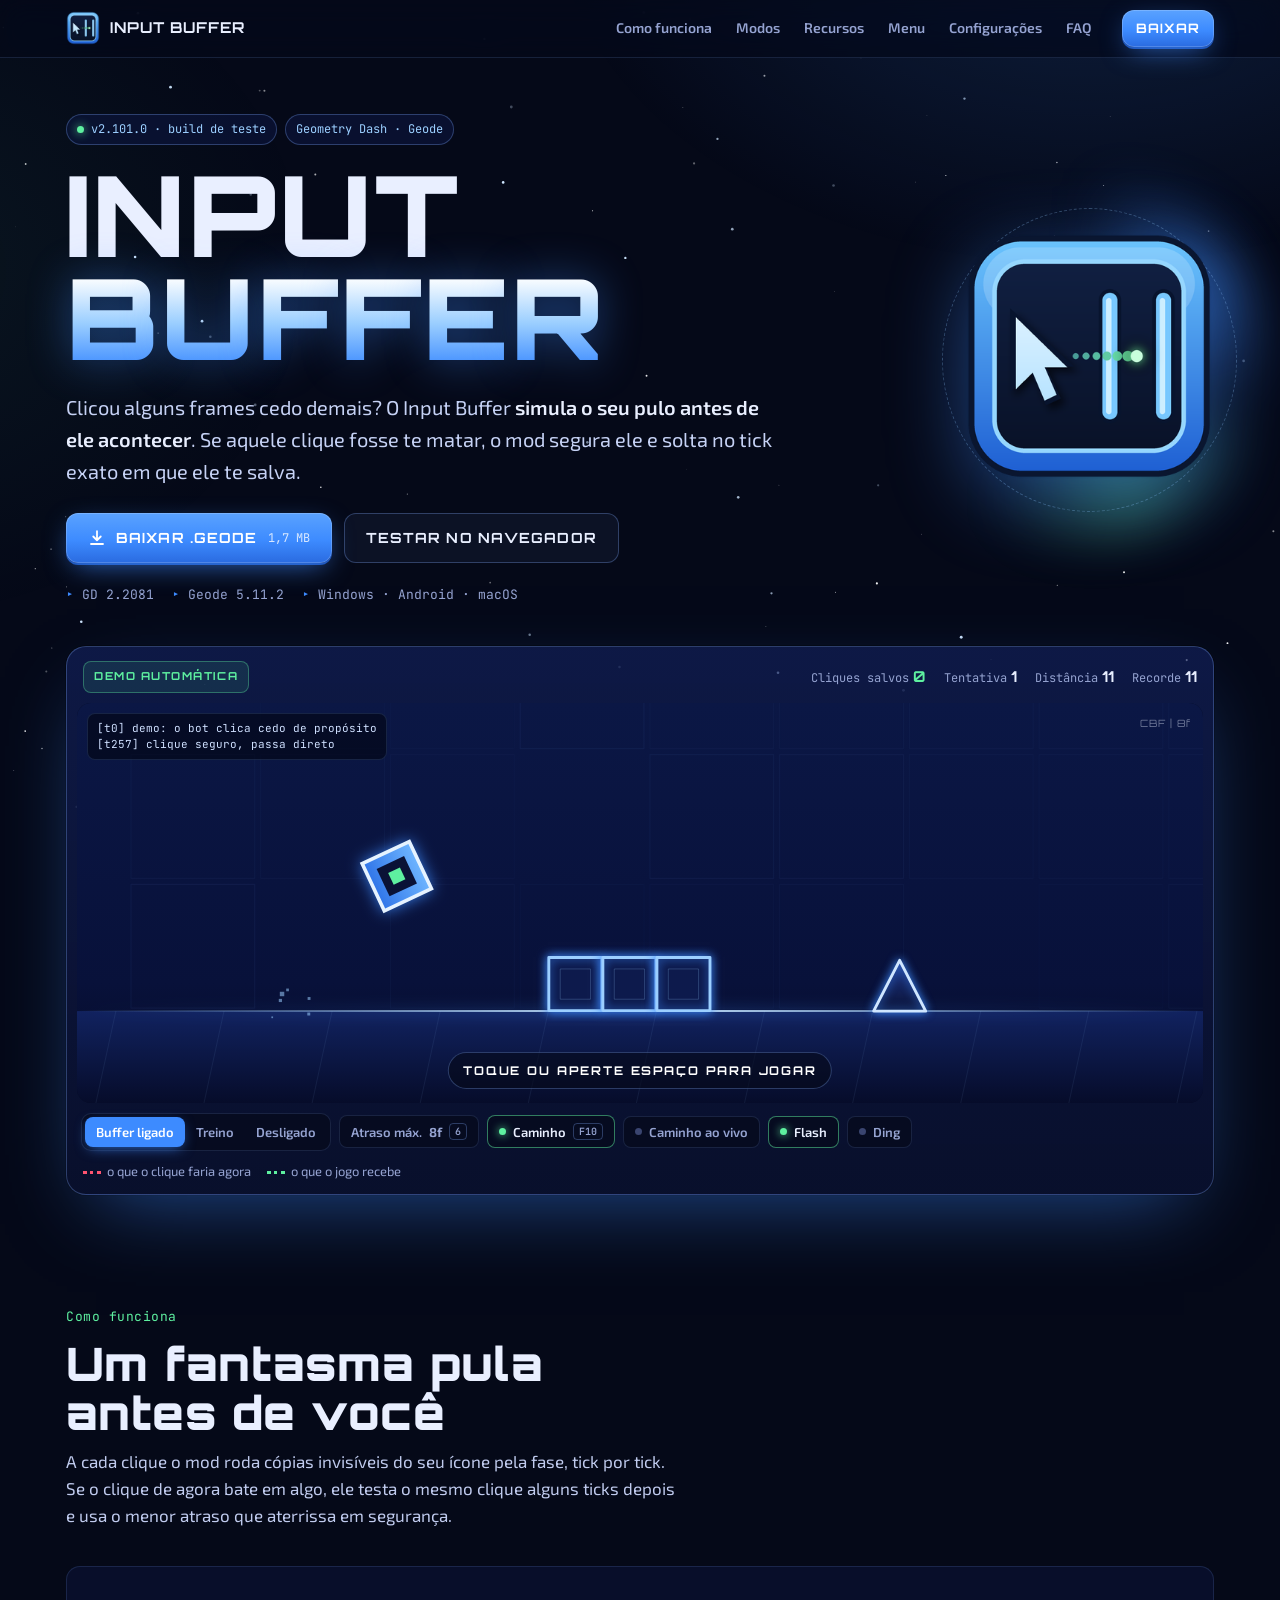
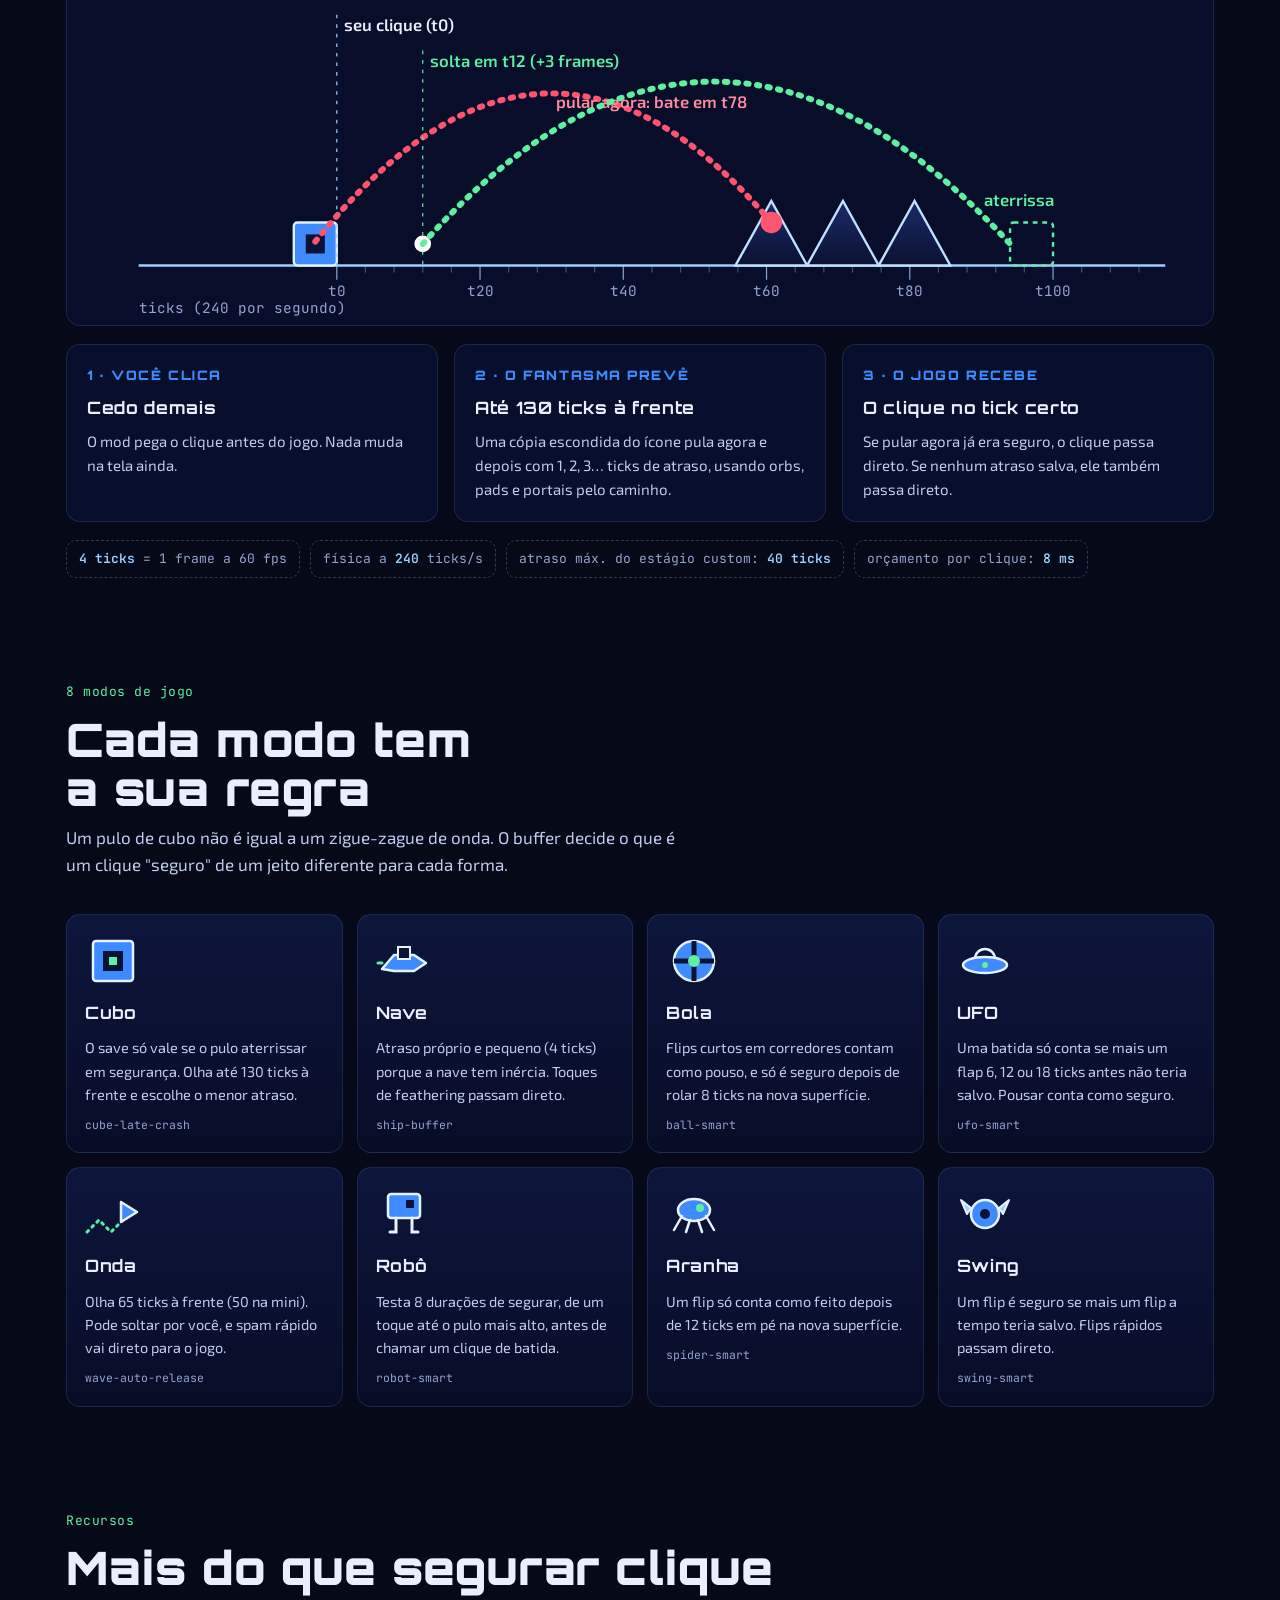
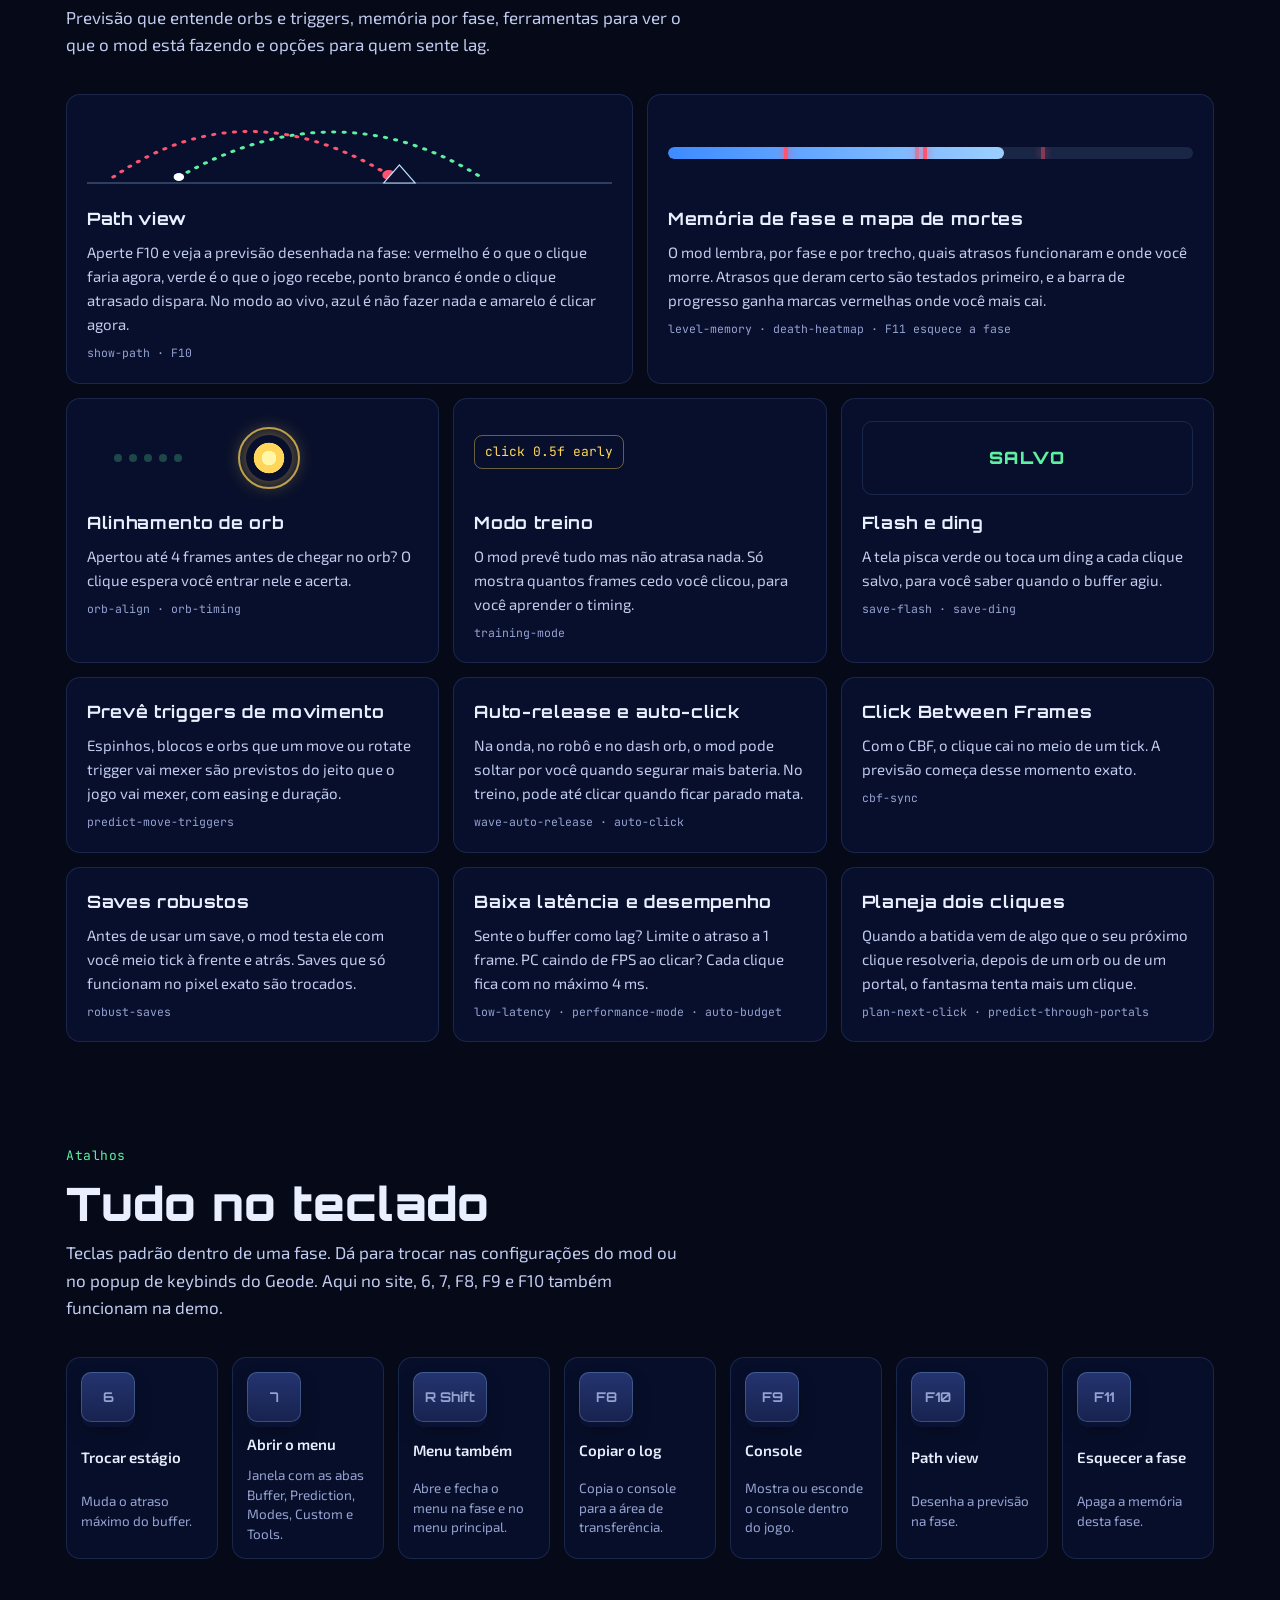
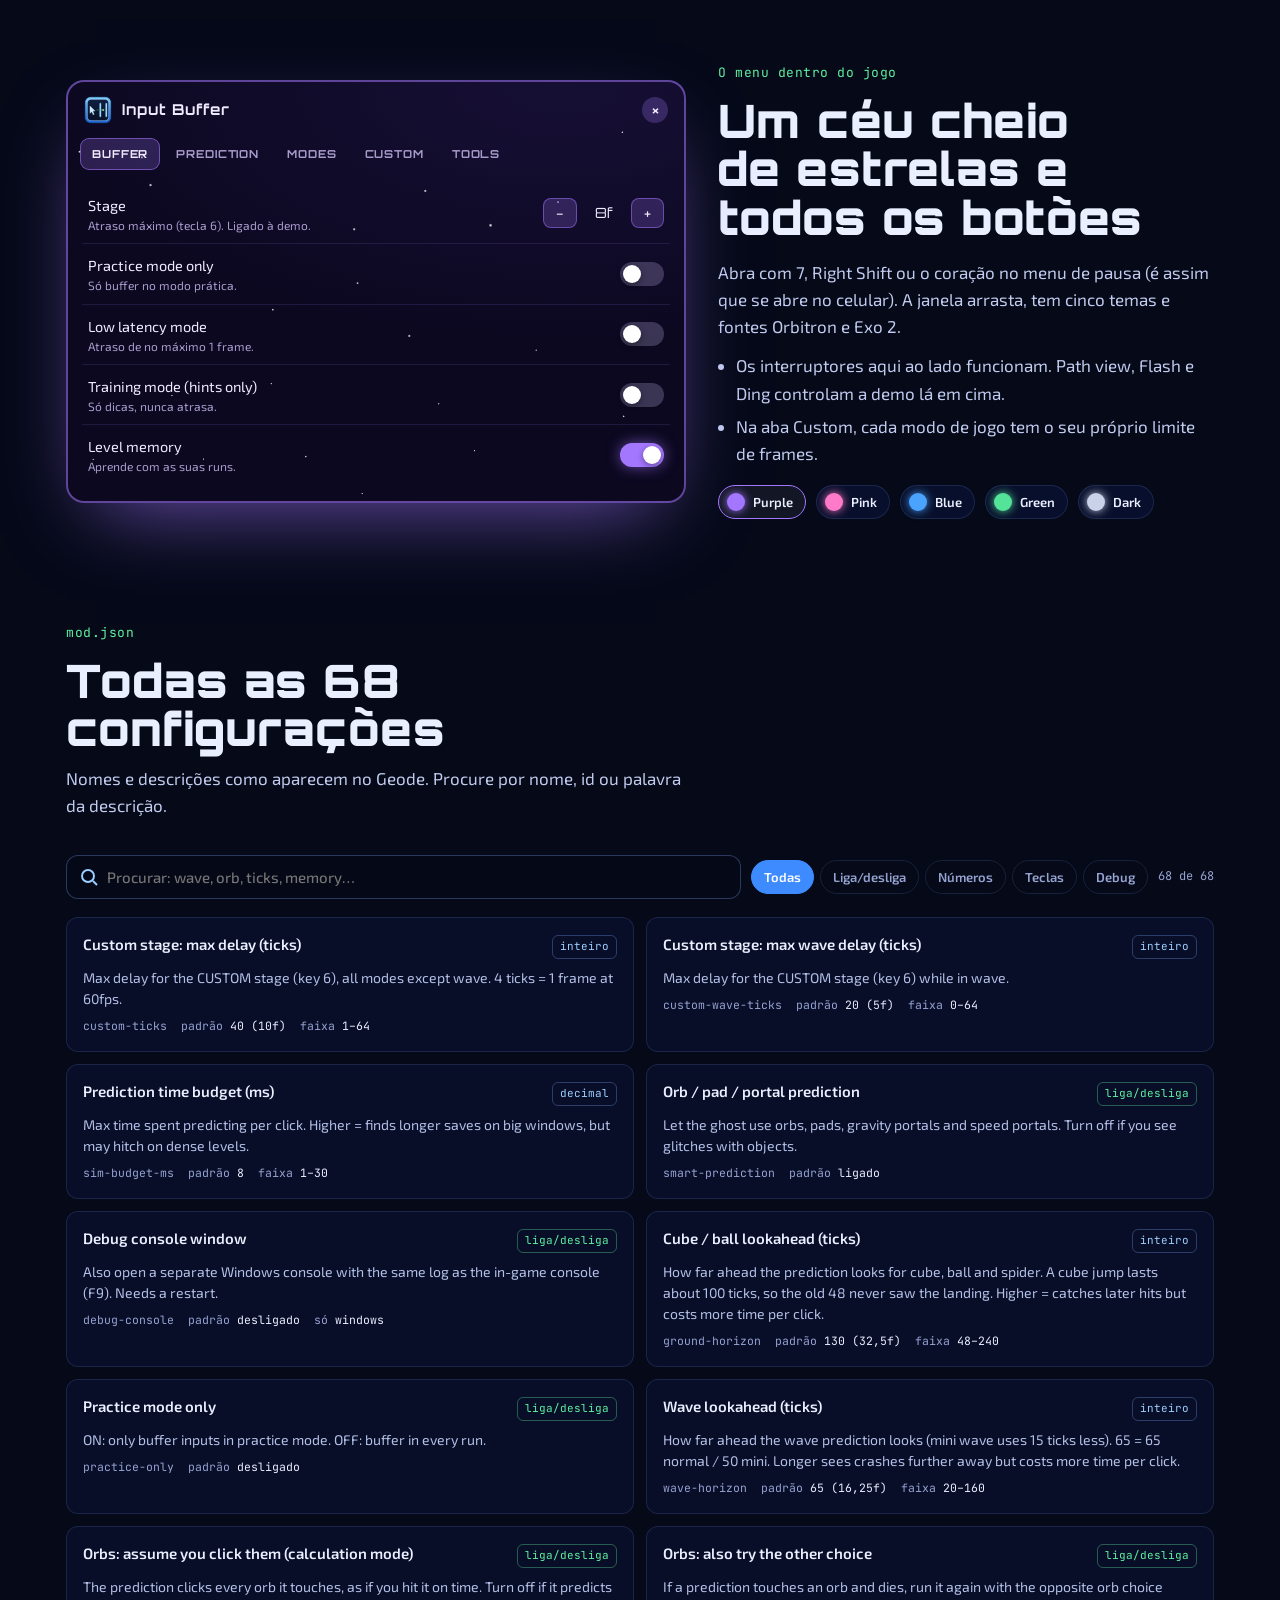
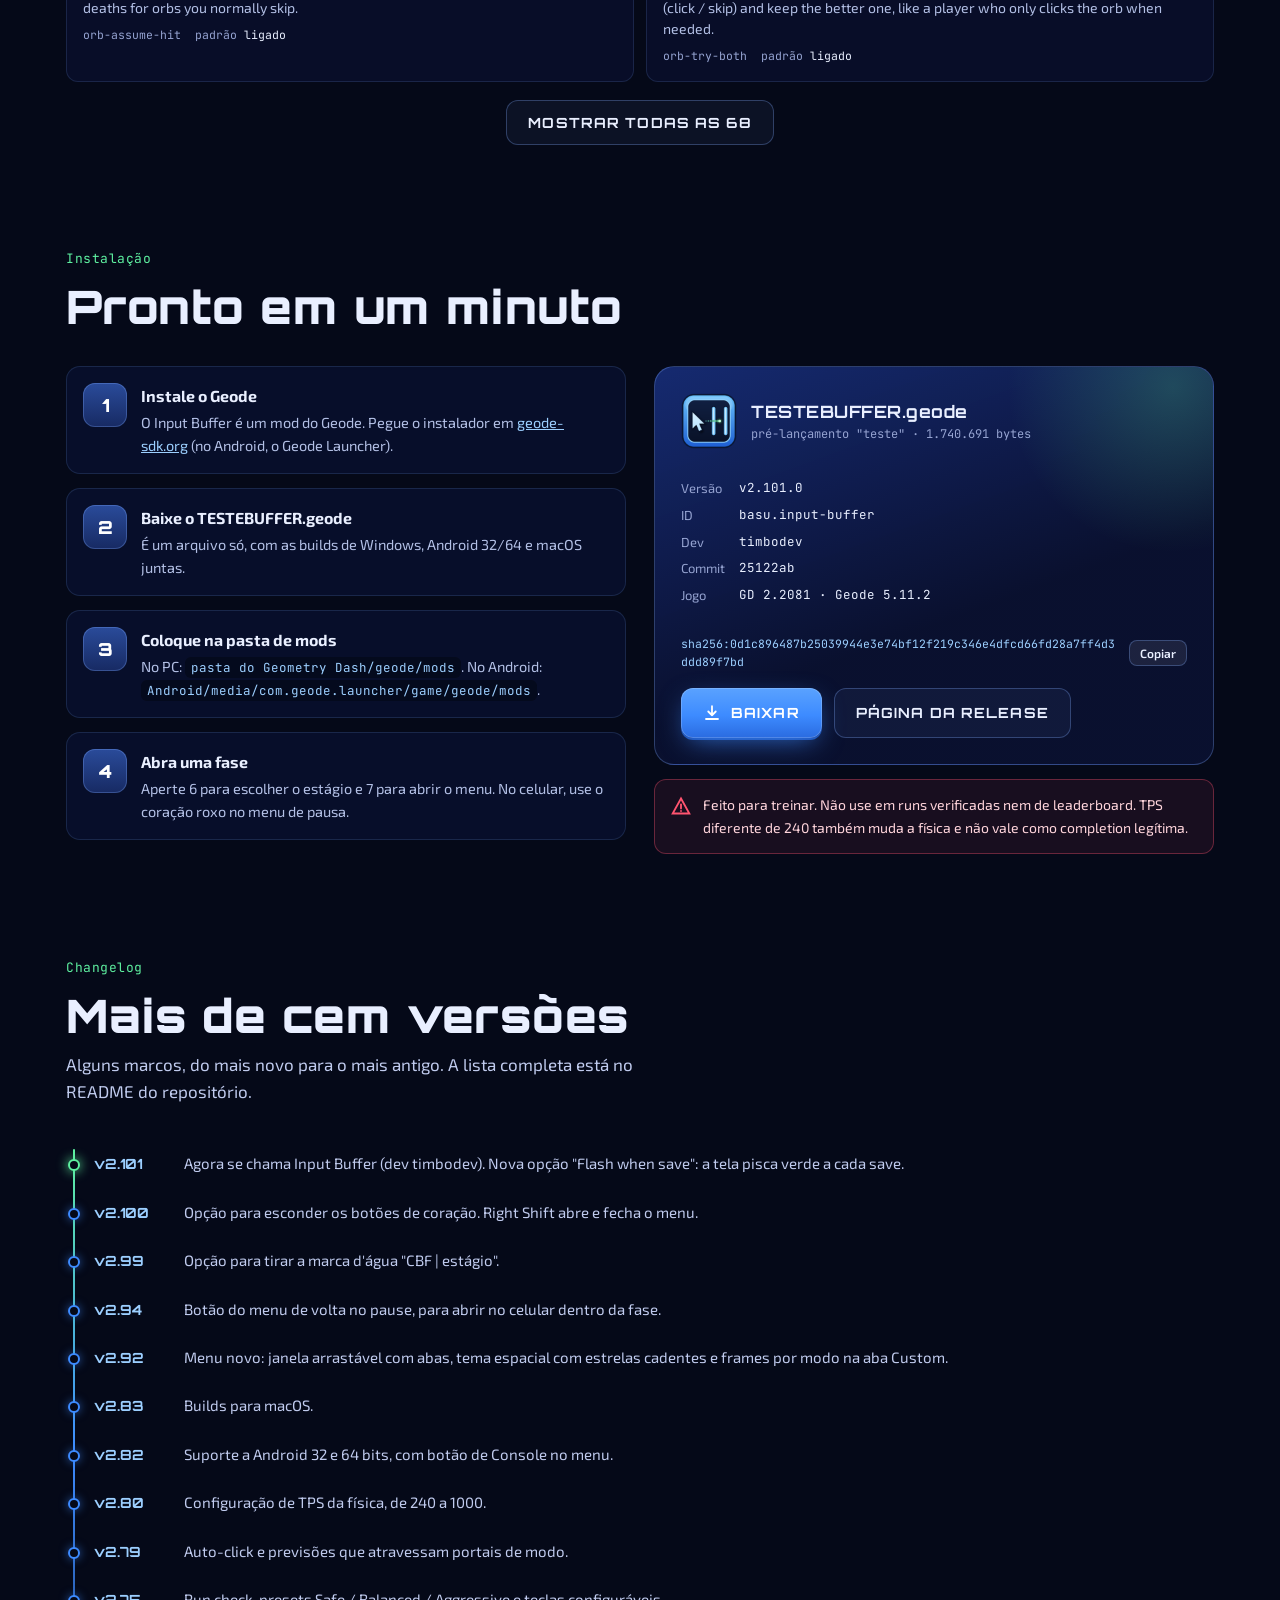
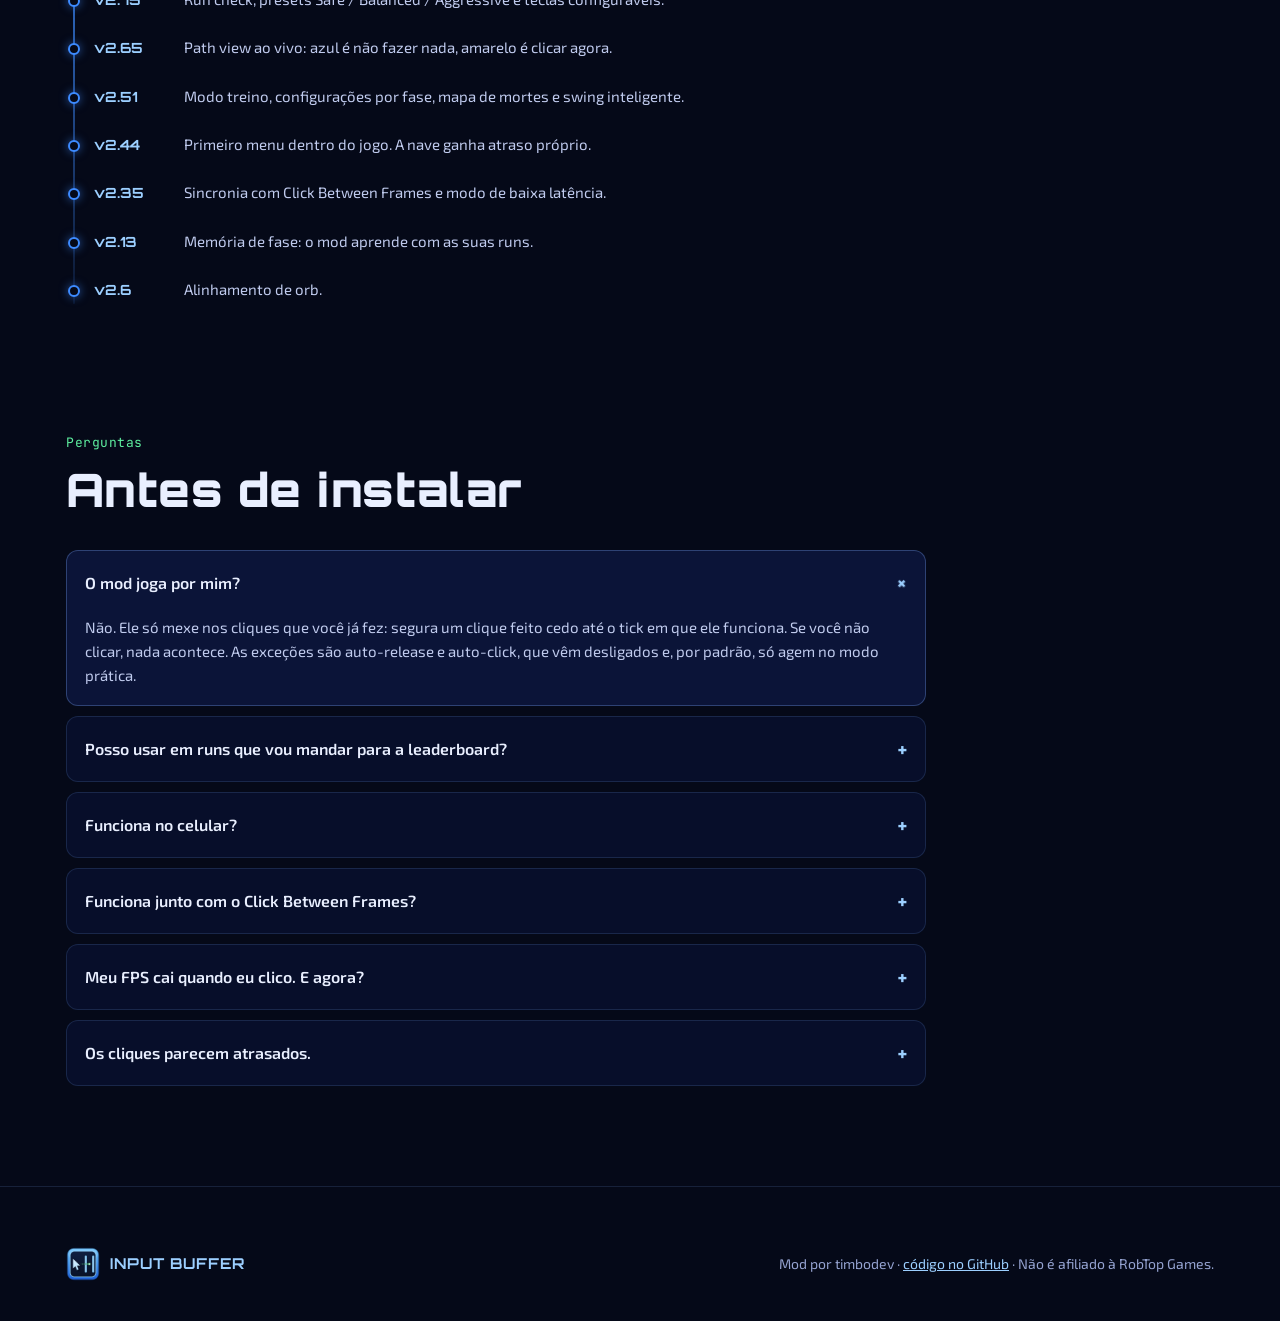
==== site/index.html @ 9e8e84a3 "Add Input Buffer website (site/) and GitHub Pages workflow Single-page site in Portuguese with a pla" ====
<!doctype html>
<html lang="pt-BR">
<head>
<meta charset="utf-8">
<meta name="viewport" content="width=device-width, initial-scale=1, viewport-fit=cover">
<title>Input Buffer</title>
<meta name="claude:viewport-fit-sides" content="cover">
<meta name="description" content="Input Buffer: mod de Geometry Dash (Geode) que segura cliques feitos cedo demais e solta no tick em que eles te salvam.">
<link rel="icon" type="image/png" href="logo.png">
<link rel="preconnect" href="https://fonts.googleapis.com">
<link rel="preconnect" href="https://fonts.gstatic.com" crossorigin>
<link rel="stylesheet" href="https://fonts.googleapis.com/css2?family=Orbitron:wght@500;700;900&family=Exo+2:ital,wght@0,400;0,500;0,600;0,700;1,400&family=JetBrains+Mono:wght@400;600&display=swap">
<style>
/* Layout: one wide playfield up top, then panels that read like the mod's own menu tabs, on a night-sky ground. */
:root {
  --ink: #050918;
  --deep: #0a1130;
  --panel: #0d1740;
  --panel-2: #122059;
  --line: rgba(130, 172, 255, 0.15);
  --line-2: rgba(130, 172, 255, 0.3);
  --fg: #e9efff;
  --muted: #95a3d1;
  --blue: #3d8bff;
  --sky: #9ccfff;
  --ghost: #5ef0a0;
  --crash: #ff5470;
  --path-y: #ffd65a;
  --f-display: "Orbitron", "Eurostile", "Arial Black", system-ui, sans-serif;
  --f-body: "Exo 2", "Segoe UI", system-ui, sans-serif;
  --f-mono: "JetBrains Mono", ui-monospace, "SFMono-Regular", Menlo, monospace;
  --r: 14px;
  --gut-l: max(16px, env(safe-area-inset-left, 0px));
  --gut-r: max(16px, env(safe-area-inset-right, 0px));
  color-scheme: dark;
}
*, *::before, *::after { box-sizing: border-box; }
html { scroll-behavior: smooth; -webkit-text-size-adjust: 100%; }
body {
  margin: 0;
  background: var(--ink);
  color: var(--fg);
  font-family: var(--f-body);
  font-size: 17px;
  line-height: 1.6;
  overflow-x: hidden;
}
img { max-width: 100%; }
a { color: var(--sky); }
:focus-visible { outline: 2px solid var(--ghost); outline-offset: 3px; border-radius: 6px; }
::selection { background: var(--blue); color: #fff; }
[hidden] { display: none !important; }

#sky { position: fixed; inset: 0; width: 100%; height: 100%; z-index: 0; pointer-events: none; }
.glow-bg {
  position: fixed; inset: 0; z-index: 0; pointer-events: none;
  background:
    radial-gradient(60vw 40vw at 85% -10%, rgba(61, 139, 255, 0.18), transparent 70%),
    radial-gradient(50vw 40vw at -10% 30%, rgba(94, 240, 160, 0.06), transparent 70%);
}
main, header.nav, footer { position: relative; z-index: 1; }
main { overflow-x: clip; }

.wrap { width: 100%; max-width: 1180px; margin: 0 auto; padding-left: var(--gut-l); padding-right: var(--gut-r); }

/* ---------- nav ---------- */
body::before { content: ""; position: fixed; inset: 0 0 auto; height: env(safe-area-inset-top, 0px); z-index: 10; background: rgba(5, 9, 24, 0.92); }
header.nav {
  position: sticky; top: env(safe-area-inset-top, 0px); z-index: 9;
  backdrop-filter: blur(14px) saturate(140%); -webkit-backdrop-filter: blur(14px) saturate(140%);
  background: rgba(5, 9, 24, 0.72);
  border-bottom: 1px solid var(--line);
}
.nav-in { display: flex; align-items: center; gap: 20px; padding-block: 10px; }
.brand { display: flex; align-items: center; gap: 10px; text-decoration: none; color: var(--fg); font-family: var(--f-display); font-weight: 700; letter-spacing: 0.06em; font-size: 15px; }
.brand img { width: 34px; height: 34px; border-radius: 9px; transition: transform .4s cubic-bezier(.2, 1.6, .4, 1); }
.brand:hover img { transform: rotate(-8deg) scale(1.08); }
.nav-links { display: flex; gap: 4px; margin-left: auto; }
.nav-links a { color: var(--muted); text-decoration: none; font-size: 14px; font-weight: 600; padding: 6px 10px; border-radius: 8px; transition: color .2s, background .2s; }
.nav-links a:hover { color: var(--fg); background: rgba(130, 172, 255, 0.08); }
.nav .btn { padding: 8px 14px; font-size: 13px; }
@media (max-width: 880px) { .nav-links { display: none; } .nav .btn { margin-left: auto; } }

/* ---------- buttons ---------- */
.btn {
  --bg: var(--blue);
  position: relative; display: inline-flex; align-items: center; gap: 10px;
  font-family: var(--f-display); font-weight: 700; font-size: 14px; letter-spacing: 0.08em; text-transform: uppercase;
  color: #fff; text-decoration: none; border: 0; cursor: pointer;
  padding: 14px 22px; border-radius: 12px;
  background: linear-gradient(180deg, #5aa2ff, var(--bg) 55%, #2a6be0);
  box-shadow: 0 0 0 1px rgba(255, 255, 255, 0.18) inset, 0 8px 28px -8px rgba(61, 139, 255, 0.8), 0 2px 0 #1b4fb3;
  transition: transform .15s, box-shadow .25s, filter .2s;
  overflow: hidden; isolation: isolate;
}
.btn::after {
  content: ""; position: absolute; inset: 0; z-index: -1;
  background: linear-gradient(110deg, transparent 30%, rgba(255, 255, 255, 0.35) 50%, transparent 70%);
  transform: translateX(-120%); transition: transform .7s;
}
.btn:hover { transform: translateY(-2px); box-shadow: 0 0 0 1px rgba(255, 255, 255, 0.25) inset, 0 14px 36px -8px rgba(61, 139, 255, 0.95), 0 2px 0 #1b4fb3; }
.btn:hover::after { transform: translateX(120%); }
.btn:active { transform: translateY(1px) scale(.98); }
.btn.ghost { background: rgba(130, 172, 255, 0.06); box-shadow: 0 0 0 1px var(--line-2) inset; color: var(--fg); }
.btn.ghost:hover { background: rgba(130, 172, 255, 0.12); box-shadow: 0 0 0 1px var(--sky) inset; }
.btn svg { width: 18px; height: 18px; flex: none; }
.btn small { font-family: var(--f-mono); font-weight: 400; letter-spacing: 0; text-transform: none; opacity: .8; font-size: 12px; }

/* ---------- hero ---------- */
.hero { padding-block: 56px 28px; }
.hero-grid { display: grid; grid-template-columns: minmax(0, 1fr) auto; gap: 32px; align-items: center; }
.eyebrow { display: flex; flex-wrap: wrap; gap: 8px; align-items: center; margin-bottom: 18px; }
.pill {
  display: inline-flex; align-items: center; gap: 7px;
  font-family: var(--f-mono); font-size: 12px; color: var(--sky);
  padding: 5px 10px; border-radius: 999px; border: 1px solid var(--line-2); background: rgba(13, 23, 64, 0.6);
}
.pill .dot { width: 7px; height: 7px; border-radius: 50%; background: var(--ghost); box-shadow: 0 0 10px var(--ghost); animation: pulse 1.6s infinite; }
@keyframes pulse { 50% { opacity: .35; } }
h1.title {
  font-family: var(--f-display); font-weight: 900; margin: 0;
  font-size: clamp(44px, 9.4vw, 112px); line-height: .92; letter-spacing: 0.02em;
  text-wrap: balance;
}
h1.title .ln { display: block; white-space: nowrap; }
h1.title .ch { display: inline-block; animation: drop .7s cubic-bezier(.2, 1.4, .4, 1) both; animation-delay: calc(var(--i) * 45ms + 120ms); }
h1.title .ln2 .ch {
  background: linear-gradient(180deg, #ffffff 10%, var(--sky) 55%, var(--blue));
  -webkit-background-clip: text; background-clip: text; color: transparent;
  filter: drop-shadow(0 0 22px rgba(61, 139, 255, 0.45));
}
h1.title .late { animation-delay: 1.05s; animation-name: dropLate; }
@keyframes drop { from { transform: translateY(-0.6em); opacity: 0; } }
@keyframes dropLate {
  0% { transform: translateY(-0.6em); opacity: 0; }
  70% { transform: translateY(0.04em); opacity: 1; filter: drop-shadow(0 0 26px var(--ghost)); }
}
.lead { max-width: 60ch; font-size: clamp(17px, 2vw, 20px); color: #c6d2f5; margin: 22px 0 26px; }
.lead b { color: var(--fg); font-weight: 600; }
.cta { display: flex; flex-wrap: wrap; gap: 12px; }
.meta { display: flex; flex-wrap: wrap; gap: 6px 18px; margin-top: 22px; font-family: var(--f-mono); font-size: 13px; color: var(--muted); }
.meta span::before { content: "▸ "; color: var(--blue); }

.logo-orb { position: relative; width: clamp(150px, 22vw, 250px); aspect-ratio: 1; max-width: 100%; }
.logo-orb img { position: relative; z-index: 1; width: 100%; height: 100%; filter: drop-shadow(0 20px 40px rgba(61, 139, 255, 0.45)); animation: bob 5s ease-in-out infinite; }
.logo-orb::before {
  content: ""; position: absolute; inset: -18%; border-radius: 50%;
  background: conic-gradient(from 0deg, transparent, rgba(61, 139, 255, 0.5), transparent 30%, rgba(94, 240, 160, 0.35), transparent 60%);
  filter: blur(26px); animation: spin 9s linear infinite;
}
.logo-orb .ring { position: absolute; inset: -9%; border-radius: 50%; border: 1px dashed rgba(156, 207, 255, 0.3); animation: spin 30s linear infinite reverse; }
@keyframes bob { 50% { transform: translateY(-10px) rotate(-2deg); } }
@keyframes spin { to { transform: rotate(360deg); } }
@media (max-width: 760px) {
  .hero { padding-top: 32px; }
  .hero-grid { grid-template-columns: 1fr; }
  .logo-orb { display: none; }
}

/* ---------- playfield ---------- */
.stage {
  margin-top: 40px; border-radius: 20px; padding: 10px;
  background: linear-gradient(180deg, rgba(18, 32, 89, 0.7), rgba(10, 17, 48, 0.85));
  border: 1px solid var(--line-2);
  box-shadow: 0 30px 80px -30px rgba(61, 139, 255, 0.55), 0 0 0 1px rgba(0, 0, 0, 0.4);
}
.stage-top { display: flex; flex-wrap: wrap; gap: 8px 16px; align-items: center; justify-content: space-between; padding: 4px 6px 10px; }
.chip {
  font-family: var(--f-display); font-size: 11px; font-weight: 700; letter-spacing: 0.14em;
  padding: 6px 10px; border-radius: 8px; color: var(--ghost);
  background: rgba(94, 240, 160, 0.1); border: 1px solid rgba(94, 240, 160, 0.35);
}
.chip.you { color: var(--path-y); background: rgba(255, 214, 90, 0.1); border-color: rgba(255, 214, 90, 0.4); }
.stats { display: flex; flex-wrap: wrap; gap: 6px 18px; font-family: var(--f-mono); font-size: 12px; color: var(--muted); }
.stats b { font-family: var(--f-display); color: var(--fg); font-size: 15px; margin-left: 4px; font-variant-numeric: tabular-nums; }
.stats .s-save b { color: var(--ghost); }

.play { position: relative; height: clamp(280px, 38vw, 400px); border-radius: 14px; overflow: hidden; cursor: pointer; touch-action: manipulation; user-select: none; -webkit-user-select: none; -webkit-tap-highlight-color: transparent; background: #070d26; }
.play canvas { position: absolute; inset: 0; width: 100%; height: 100%; display: block; }
.hint {
  position: absolute; left: 50%; bottom: 14px; transform: translateX(-50%);
  font-family: var(--f-display); font-size: 12px; letter-spacing: 0.16em; font-weight: 700;
  color: #fff; padding: 8px 14px; border-radius: 999px; white-space: nowrap;
  background: rgba(5, 9, 24, 0.6); border: 1px solid var(--line-2);
  animation: hintPulse 2.2s ease-in-out infinite; pointer-events: none;
}
@keyframes hintPulse { 50% { box-shadow: 0 0 24px rgba(156, 207, 255, 0.35); border-color: var(--sky); } }
.console {
  position: absolute; left: 10px; top: 10px; margin: 0; max-width: min(460px, calc(100% - 110px));
  font-family: var(--f-mono); font-size: 11px; line-height: 1.5; color: #cfe0ff;
  background: rgba(3, 6, 18, 0.62); border: 1px solid var(--line); border-radius: 8px;
  padding: 6px 9px; pointer-events: none; white-space: pre; overflow: hidden;
}
.console .ok { color: var(--ghost); } .console .bad { color: var(--crash); } .console .mid { color: var(--path-y); }
.wm { position: absolute; right: 12px; top: 12px; font-family: var(--f-display); font-size: 10px; letter-spacing: .1em; color: rgba(233, 239, 255, 0.45); pointer-events: none; }
@media (max-width: 560px) { .console { font-size: 9.5px; line-height: 1.45; } .hint { font-size: 10px; letter-spacing: .1em; } }
.draw-a { animation: march 1.2s linear infinite; }
.toolbar { display: flex; flex-wrap: wrap; gap: 8px; align-items: center; padding: 10px 4px 2px; }
.seg { display: inline-flex; padding: 3px; border-radius: 10px; background: rgba(5, 9, 24, 0.6); border: 1px solid var(--line); }
.seg button, .tbtn {
  font-family: var(--f-body); font-weight: 600; font-size: 13px; color: var(--muted);
  border: 0; background: transparent; padding: 7px 11px; border-radius: 8px; cursor: pointer; transition: color .2s, background .2s;
}
.seg button[aria-pressed="true"] { background: var(--blue); color: #fff; box-shadow: 0 4px 14px -4px rgba(61, 139, 255, 0.8); }
.seg button[data-v="train"][aria-pressed="true"] { background: #b88a1c; box-shadow: none; }
.seg button[data-v="off"][aria-pressed="true"] { background: #7a2335; box-shadow: none; }
.tbtn { border: 1px solid var(--line); background: rgba(5, 9, 24, 0.6); display: inline-flex; gap: 7px; align-items: center; }
.tbtn:hover { color: var(--fg); border-color: var(--line-2); }
.tbtn[aria-pressed="true"] { color: var(--fg); border-color: rgba(94, 240, 160, 0.5); }
.tbtn[aria-pressed="true"] .led { background: var(--ghost); box-shadow: 0 0 8px var(--ghost); }
.led { width: 7px; height: 7px; border-radius: 50%; background: #3a4570; transition: .2s; }
.kbd { font-family: var(--f-mono); font-size: 10px; padding: 1px 5px; border-radius: 4px; border: 1px solid var(--line-2); color: var(--muted); }
.tool-sep { flex: 1; }
.legend { display: flex; flex-wrap: wrap; gap: 4px 16px; padding: 8px 6px 2px; font-size: 13px; color: var(--muted); }
.legend i { display: inline-block; width: 18px; height: 0; border-top: 3px dotted; vertical-align: middle; margin-right: 6px; }

/* ---------- sections ---------- */
section.block { padding-block: 84px 20px; }
.sec-head { display: grid; gap: 12px; margin-bottom: 36px; max-width: 720px; }
.kicker { font-family: var(--f-mono); font-size: 13px; color: var(--ghost); letter-spacing: 0.04em; }
h2 { font-family: var(--f-display); font-weight: 900; font-size: clamp(28px, 4.4vw, 46px); line-height: 1.05; margin: 0; letter-spacing: .01em; text-wrap: balance; }
h3 { font-family: var(--f-display); font-weight: 700; font-size: 17px; letter-spacing: .04em; margin: 0; text-wrap: balance; }
.sec-head p { margin: 0; color: #c0cbee; max-width: 62ch; }

/* reveal: elements are visible by default; JS only hides those below the fold */
.rv.pre { opacity: 0; transform: translateY(26px); }
.rv { transition: opacity .8s ease, transform .8s cubic-bezier(.2, .8, .2, 1); transition-delay: var(--d, 0ms); }

/* how it works */
.diagram { border-radius: var(--r); border: 1px solid var(--line); background: rgba(10, 17, 48, 0.75); overflow-x: auto; }
.diagram svg { display: block; width: 100%; min-width: 640px; height: auto; }
.diagram .draw { stroke-dasharray: 2 7; animation: march 1.2s linear infinite; }
@keyframes march { to { stroke-dashoffset: -18; } }
.steps { display: grid; grid-template-columns: repeat(3, minmax(0, 1fr)); gap: 16px; margin-top: 18px; }
.step { padding: 20px; border-radius: var(--r); border: 1px solid var(--line); background: rgba(13, 23, 64, 0.5); display: grid; gap: 8px; align-content: start; }
.step .n { font-family: var(--f-display); font-weight: 900; font-size: 13px; color: var(--blue); letter-spacing: .12em; }
.step p { margin: 0; color: #c0cbee; font-size: 15px; }
.facts { display: flex; flex-wrap: wrap; gap: 10px; margin-top: 18px; }
.fact { font-family: var(--f-mono); font-size: 13px; padding: 8px 12px; border-radius: 10px; border: 1px dashed var(--line-2); color: var(--muted); }
.fact b { color: var(--sky); font-weight: 600; }
@media (max-width: 760px) { .steps { grid-template-columns: 1fr; } }

/* modes */
.modes { display: grid; grid-template-columns: repeat(4, minmax(0, 1fr)); gap: 14px; }
.mode {
  position: relative; padding: 18px; border-radius: var(--r);
  background: linear-gradient(180deg, rgba(18, 32, 89, 0.55), rgba(10, 17, 48, 0.6));
  border: 1px solid var(--line); display: grid; gap: 10px; align-content: start;
  transition: transform .3s cubic-bezier(.2, .8, .2, 1), border-color .3s, box-shadow .3s;
  transform-style: preserve-3d;
}
.mode:hover { border-color: var(--line-2); box-shadow: 0 20px 50px -24px rgba(61, 139, 255, 0.7); }
.mode .ico { width: 56px; height: 56px; }
.mode .ico svg { width: 100%; height: 100%; overflow: visible; }
.mode p { margin: 0; font-size: 14.5px; color: #c0cbee; }
.mode code { font-family: var(--f-mono); font-size: 11.5px; color: var(--muted); }
.mode:hover .ico .spin { animation: spin 1s cubic-bezier(.5, 0, .5, 1); }
.mode:hover .ico .hop { animation: hop .6s cubic-bezier(.3, .8, .4, 1); }
.mode:hover .ico .zig { animation: zig 1s linear infinite; }
.mode:hover .ico .flap { animation: flap .5s ease-out 2; }
@keyframes hop { 50% { transform: translateY(-9px); } }
@keyframes zig { 25% { transform: translate(4px, -6px); } 75% { transform: translate(-4px, 6px); } }
@keyframes flap { 40% { transform: translateY(-7px); } }
.ico svg * { transform-box: fill-box; transform-origin: center; }
@media (max-width: 980px) { .modes { grid-template-columns: repeat(2, minmax(0, 1fr)); } }
@media (max-width: 460px) { .modes { grid-template-columns: 1fr; } }

/* features bento */
.bento { display: grid; grid-template-columns: repeat(6, minmax(0, 1fr)); gap: 14px; }
.feat {
  position: relative; overflow: hidden; padding: 20px; border-radius: var(--r);
  border: 1px solid var(--line); background: rgba(13, 23, 64, 0.5);
  display: grid; gap: 8px; align-content: start; grid-column: span 2;
}
.feat.wide { grid-column: span 3; }
.feat p { margin: 0; color: #c0cbee; font-size: 15px; }
.feat .tag { font-family: var(--f-mono); font-size: 11.5px; color: var(--muted); }
.feat::before {
  content: ""; position: absolute; inset: 0; pointer-events: none; opacity: 0; transition: opacity .3s;
  background: radial-gradient(260px circle at var(--mx, 50%) var(--my, 50%), rgba(156, 207, 255, 0.12), transparent 60%);
}
.feat:hover::before { opacity: 1; }
.viz { height: 74px; margin: 2px 0 6px; position: relative; }
.viz svg { width: 100%; height: 100%; display: block; }
.heat { position: absolute; left: 0; right: 0; top: 30px; height: 12px; border-radius: 6px; background: rgba(156, 207, 255, 0.12); overflow: hidden; }
.heat .fill { position: absolute; inset: 0 auto 0 0; width: 64%; background: linear-gradient(90deg, var(--blue), var(--sky)); border-radius: 6px; animation: prog 5s ease-in-out infinite; }
.heat .m { position: absolute; top: 0; bottom: 0; width: 4px; background: var(--crash); box-shadow: 0 0 8px var(--crash); }
@keyframes prog { 0% { width: 4%; } 80%, 100% { width: 92%; } }
.orb { position: absolute; left: 55%; top: 50%; width: 46px; height: 46px; margin: -23px; border-radius: 50%; background: radial-gradient(circle, #fff6a8 0 22%, #ffd65a 23% 46%, transparent 48%); box-shadow: 0 0 22px rgba(255, 214, 90, 0.55); }
.orb::after { content: ""; position: absolute; inset: -8px; border-radius: 50%; border: 2px solid rgba(255, 214, 90, 0.7); animation: ringOut 1.6s ease-out infinite; }
@keyframes ringOut { from { transform: scale(.6); opacity: 1; } to { transform: scale(1.5); opacity: 0; } }
.dots { position: absolute; left: 8%; top: 50%; display: flex; gap: 7px; transform: translateY(-50%); }
.dots i { width: 8px; height: 8px; border-radius: 50%; background: var(--ghost); opacity: .25; animation: dotRun 1.6s infinite; animation-delay: calc(var(--k) * 120ms); }
@keyframes dotRun { 40% { opacity: 1; transform: scale(1.3); box-shadow: 0 0 10px var(--ghost); } }
.hintbox { font-family: var(--f-mono); font-size: 13px; color: var(--path-y); border: 1px solid rgba(255, 214, 90, 0.4); border-radius: 8px; padding: 6px 10px; display: inline-block; margin-top: 14px; animation: blink 2.4s steps(1) infinite; }
@keyframes blink { 50% { opacity: .45; } }
.flashdemo { position: absolute; inset: 0; border-radius: 10px; background: rgba(94, 240, 160, 0.0); border: 1px solid var(--line); animation: flashG 2.4s infinite; display: grid; place-items: center; font-family: var(--f-display); font-weight: 900; color: var(--ghost); letter-spacing: .1em; }
@keyframes flashG { 0%, 70% { background: rgba(94, 240, 160, 0); } 74% { background: rgba(94, 240, 160, 0.35); } 100% { background: rgba(94, 240, 160, 0); } }
@media (max-width: 980px) { .feat, .feat.wide { grid-column: span 3; } }
@media (max-width: 620px) { .bento { grid-template-columns: 1fr; } .feat, .feat.wide { grid-column: auto; } }

/* keys */
.keys { display: grid; grid-template-columns: repeat(auto-fill, minmax(150px, 1fr)); gap: 14px; }
.key { display: grid; gap: 10px; justify-items: start; padding: 14px; border-radius: var(--r); border: 1px solid var(--line); background: rgba(13, 23, 64, 0.45); cursor: pointer; text-align: left; color: var(--fg); font: inherit; transition: border-color .2s, transform .2s; }
.key:hover { border-color: var(--line-2); transform: translateY(-2px); }
.cap {
  font-family: var(--f-display); font-weight: 700; font-size: 18px; min-width: 54px; height: 50px; padding: 0 12px;
  display: grid; place-items: center; border-radius: 10px; color: #fff;
  background: linear-gradient(180deg, #24346f, #17224f);
  box-shadow: 0 5px 0 #0a1233, 0 0 0 1px rgba(156, 207, 255, 0.25) inset, 0 10px 20px -6px rgba(0, 0, 0, .6);
  transition: transform .08s, box-shadow .08s, background .2s;
}
.key.hit .cap { transform: translateY(4px); box-shadow: 0 1px 0 #0a1233, 0 0 0 1px var(--ghost) inset, 0 0 22px rgba(94, 240, 160, 0.6); background: linear-gradient(180deg, #2d4b8c, #1d2f68); }
.key b { font-weight: 600; font-size: 15px; }
.key span { color: var(--muted); font-size: 13.5px; line-height: 1.45; }

/* in-game menu mock */
.menu-grid { display: grid; grid-template-columns: minmax(0, 1.25fr) minmax(0, 1fr); gap: 32px; align-items: center; }
@media (max-width: 900px) { .menu-grid { grid-template-columns: 1fr; } }
.menu {
  --m-acc: #a477ff; --m-acc-2: #6c3fe0; --m-bg: #0c0820; --m-bg-2: #160f35; --m-text: #f0eaff; --m-muted: #a99ccc;
  position: relative; border-radius: 18px; overflow: hidden; color: var(--m-text);
  background: radial-gradient(120% 90% at 80% 0%, var(--m-bg-2), var(--m-bg) 70%);
  border: 2px solid color-mix(in srgb, var(--m-acc) 55%, transparent);
  box-shadow: 0 30px 80px -30px color-mix(in srgb, var(--m-acc) 70%, transparent);
  transition: border-color .4s, box-shadow .4s;
  isolation: isolate;
}
.menu[data-mt="pink"] { --m-acc: #ff7ac8; --m-acc-2: #d93f97; --m-bg: #1a0716; --m-bg-2: #34102b; --m-text: #ffeef8; --m-muted: #cf9fbd; }
.menu[data-mt="blue"] { --m-acc: #4aa3ff; --m-acc-2: #2364d6; --m-bg: #050d22; --m-bg-2: #0c1d45; --m-text: #eaf3ff; --m-muted: #93aed6; }
.menu[data-mt="green"] { --m-acc: #55e39a; --m-acc-2: #1f9d5f; --m-bg: #04140d; --m-bg-2: #0a2a1b; --m-text: #eafff3; --m-muted: #8fc9a9; }
.menu[data-mt="dark"] { --m-acc: #c9d2e8; --m-acc-2: #6f7a96; --m-bg: #07080c; --m-bg-2: #12141c; --m-text: #f1f3f8; --m-muted: #9aa1b3; }
.menu .stars, .menu .stars::before, .menu .stars::after {
  position: absolute; inset: 0; z-index: -1; pointer-events: none;
  background-image:
    radial-gradient(1.4px 1.4px at 12% 18%, #fff, transparent), radial-gradient(1px 1px at 33% 72%, #fff, transparent),
    radial-gradient(1.6px 1.6px at 58% 26%, #fff, transparent), radial-gradient(1px 1px at 76% 64%, #fff, transparent),
    radial-gradient(1.2px 1.2px at 90% 12%, #fff, transparent), radial-gradient(1px 1px at 22% 90%, #fff, transparent),
    radial-gradient(1.3px 1.3px at 47% 48%, #fff, transparent), radial-gradient(1px 1px at 66% 88%, #fff, transparent);
}
.menu .stars::before { content: ""; transform: translate(9%, 13%) scale(1.2); animation: twinkle 3.4s ease-in-out infinite; }
.menu .stars::after { content: ""; transform: translate(-14%, 7%) rotate(9deg); animation: twinkle 4.2s ease-in-out infinite reverse; }
@keyframes twinkle { 50% { opacity: .25; } }
.menu .shoot { position: absolute; top: 10%; left: -20%; width: 120px; height: 2px; z-index: -1; background: linear-gradient(90deg, transparent, #fff); transform: rotate(-18deg); animation: shoot 6s ease-in infinite; opacity: 0; }
@keyframes shoot { 0%, 80% { opacity: 0; transform: translate(0, 0) rotate(-18deg); } 82% { opacity: 1; } 100% { opacity: 0; transform: translate(560px, -150px) rotate(-18deg); } }
.m-head { display: flex; align-items: center; gap: 10px; padding: 14px 16px 8px; cursor: grab; }
.m-head img { width: 28px; height: 28px; border-radius: 7px; }
.m-head b { font-family: "Orbitron", var(--f-display); font-size: 15px; letter-spacing: .06em; }
.m-head .x { margin-left: auto; width: 26px; height: 26px; border-radius: 50%; display: grid; place-items: center; background: color-mix(in srgb, var(--m-acc) 25%, transparent); color: var(--m-text); font-weight: 700; font-size: 14px; }
.m-tabs { display: flex; gap: 4px; padding: 6px 12px; overflow-x: auto; scrollbar-width: none; }
.m-tabs button {
  font-family: var(--f-display); font-size: 11px; font-weight: 700; letter-spacing: .08em; text-transform: uppercase;
  color: var(--m-muted); background: transparent; border: 1px solid transparent; padding: 8px 11px; border-radius: 9px; cursor: pointer; white-space: nowrap; transition: .2s;
}
.m-tabs button[aria-selected="true"] { color: var(--m-text); background: color-mix(in srgb, var(--m-acc) 22%, transparent); border-color: color-mix(in srgb, var(--m-acc) 55%, transparent); }
.m-body { padding: 8px 14px 16px; min-height: 290px; }
.m-row { display: flex; align-items: center; gap: 12px; padding: 10px 6px; border-bottom: 1px solid color-mix(in srgb, var(--m-acc) 14%, transparent); font-size: 14.5px; }
.m-row:last-child { border-bottom: 0; }
.m-row .lbl { flex: 1; min-width: 0; }
.m-row .lbl small { display: block; color: var(--m-muted); font-size: 12px; line-height: 1.35; }
.sw { position: relative; width: 44px; height: 24px; border-radius: 999px; border: 0; cursor: pointer; flex: none; background: color-mix(in srgb, var(--m-muted) 30%, transparent); transition: background .25s; }
.sw::after { content: ""; position: absolute; top: 3px; left: 3px; width: 18px; height: 18px; border-radius: 50%; background: #fff; transition: transform .3s cubic-bezier(.2, 1.4, .4, 1); box-shadow: 0 2px 6px rgba(0, 0, 0, .4); }
.sw[aria-checked="true"] { background: var(--m-acc); box-shadow: 0 0 14px color-mix(in srgb, var(--m-acc) 60%, transparent); }
.sw[aria-checked="true"]::after { transform: translateX(20px); }
.m-btn { font-family: var(--f-body); font-weight: 600; font-size: 13px; color: var(--m-text); background: color-mix(in srgb, var(--m-acc) 22%, transparent); border: 1px solid color-mix(in srgb, var(--m-acc) 50%, transparent); padding: 6px 12px; border-radius: 8px; cursor: pointer; }
.m-btn:hover { background: color-mix(in srgb, var(--m-acc) 35%, transparent); }
.stepper { display: inline-flex; align-items: center; gap: 6px; font-family: var(--f-display); font-size: 14px; }
.stepper output { min-width: 42px; text-align: center; }
.m-row input[type="range"] { width: min(160px, 40vw); accent-color: var(--m-acc); }
.m-row .val { font-family: var(--f-mono); font-size: 12px; width: 34px; text-align: right; color: var(--m-muted); }
.m-ico { width: 22px; height: 22px; flex: none; }
.themes { display: flex; flex-wrap: wrap; gap: 10px; margin-top: 18px; }
.theme { display: inline-flex; align-items: center; gap: 8px; padding: 7px 12px 7px 8px; border-radius: 999px; border: 1px solid var(--line); background: rgba(13, 23, 64, 0.5); color: var(--fg); cursor: pointer; font: 600 13px var(--f-body); transition: .2s; }
.theme i { width: 18px; height: 18px; border-radius: 50%; background: var(--c); box-shadow: 0 0 10px var(--c); }
.theme[aria-pressed="true"] { border-color: var(--c); background: rgba(255, 255, 255, 0.06); }
.menu-copy p { color: #c0cbee; margin: 0 0 12px; }
.menu-copy ul { margin: 0; padding-left: 18px; color: #c0cbee; display: grid; gap: 6px; }
.pop { animation: popIn .5s cubic-bezier(.2, 1.5, .4, 1); }
@keyframes popIn { 0% { transform: scale(.96); } 60% { transform: scale(1.015); } }

/* settings explorer */
.sx-bar { display: flex; flex-wrap: wrap; gap: 10px; align-items: center; margin-bottom: 18px; }
.sx-bar input {
  flex: 1 1 260px; min-width: 0; font: 500 15px var(--f-body); color: var(--fg);
  padding: 12px 14px 12px 40px; border-radius: 12px; border: 1px solid var(--line-2);
  background: rgba(5, 9, 24, 0.7) url("data:image/svg+xml,%3Csvg xmlns='http://www.w3.org/2000/svg' width='18' height='18' fill='none' stroke='%239ccfff' stroke-width='2'%3E%3Ccircle cx='8' cy='8' r='6'/%3E%3Cpath d='m13 13 4 4'/%3E%3C/svg%3E") 13px 50% no-repeat;
}
.sx-bar input:focus { outline: none; border-color: var(--sky); box-shadow: 0 0 0 3px rgba(156, 207, 255, 0.15); }
.fchips { display: flex; flex-wrap: wrap; gap: 6px; }
.fchips button { font: 600 13px var(--f-body); color: var(--muted); padding: 8px 12px; border-radius: 999px; border: 1px solid var(--line); background: transparent; cursor: pointer; }
.fchips button[aria-pressed="true"] { color: #fff; background: var(--blue); border-color: var(--blue); }
.sx-count { font-family: var(--f-mono); font-size: 12px; color: var(--muted); }
.sx-list { display: grid; grid-template-columns: repeat(2, minmax(0, 1fr)); gap: 12px; }
@media (max-width: 760px) { .sx-list { grid-template-columns: 1fr; } }
.sx {
  padding: 16px; border-radius: 12px; border: 1px solid var(--line); background: rgba(10, 17, 48, 0.7);
  display: grid; gap: 8px; align-content: start; min-width: 0; animation: fadeUp .4s ease both;
}
@keyframes fadeUp { from { opacity: 0; transform: translateY(8px); } }
.sx-top { display: flex; gap: 10px; align-items: baseline; justify-content: space-between; }
.sx-top b { font-weight: 600; font-size: 15px; line-height: 1.35; }
.sx-type { flex: none; font-family: var(--f-mono); font-size: 11px; padding: 2px 7px; border-radius: 6px; border: 1px solid var(--line-2); color: var(--sky); }
.sx-type.bool { color: var(--ghost); border-color: rgba(94, 240, 160, 0.35); }
.sx-type.keybind { color: var(--path-y); border-color: rgba(255, 214, 90, 0.35); }
.sx p { margin: 0; color: #b3c0e6; font-size: 14px; line-height: 1.5; overflow-wrap: anywhere; }
.sx-meta { display: flex; flex-wrap: wrap; gap: 6px 14px; font-family: var(--f-mono); font-size: 11.5px; color: var(--muted); }
.sx-meta em { font-style: normal; color: var(--fg); }
.sx-more { margin-top: 18px; display: flex; justify-content: center; }
mark { background: rgba(255, 214, 90, 0.3); color: inherit; border-radius: 3px; }

/* install */
.install { display: grid; grid-template-columns: minmax(0, 1fr) minmax(0, 1fr); gap: 28px; align-items: start; }
@media (max-width: 900px) { .install { grid-template-columns: 1fr; } }
ol.inst { list-style: none; margin: 0; padding: 0; display: grid; gap: 14px; counter-reset: s; }
ol.inst li { counter-increment: s; display: grid; grid-template-columns: 44px minmax(0, 1fr); gap: 14px; padding: 16px; border-radius: var(--r); border: 1px solid var(--line); background: rgba(13, 23, 64, 0.45); }
ol.inst li::before { content: counter(s); font-family: var(--f-display); font-weight: 900; font-size: 18px; width: 44px; height: 44px; border-radius: 12px; display: grid; place-items: center; background: linear-gradient(180deg, #2a4b9a, #172a63); color: #fff; box-shadow: 0 0 0 1px var(--line-2) inset; }
ol.inst b { display: block; font-size: 16px; margin-bottom: 2px; }
ol.inst p { margin: 0; color: #b3c0e6; font-size: 14.5px; }
code.path { font-family: var(--f-mono); font-size: 12.5px; color: var(--sky); background: rgba(5, 9, 24, 0.7); padding: 2px 6px; border-radius: 6px; overflow-wrap: anywhere; }
.dl {
  position: relative; overflow: hidden; padding: 26px; border-radius: 20px;
  border: 1px solid var(--line-2);
  background: linear-gradient(160deg, rgba(25, 48, 128, 0.85), rgba(10, 17, 48, 0.95) 60%);
  display: grid; gap: 16px;
}
.dl::before { content: ""; position: absolute; width: 360px; height: 360px; right: -140px; top: -160px; border-radius: 50%; background: radial-gradient(circle, rgba(94, 240, 160, 0.22), transparent 65%); animation: bob 7s ease-in-out infinite; pointer-events: none; }
.file { display: flex; align-items: center; gap: 14px; }
.file img { width: 56px; height: 56px; border-radius: 12px; }
.file b { font-family: var(--f-display); font-size: 17px; letter-spacing: .03em; overflow-wrap: anywhere; }
.file small { display: block; font-family: var(--f-mono); color: var(--muted); font-size: 12px; }
.kv { display: grid; grid-template-columns: auto minmax(0, 1fr); gap: 6px 14px; font-size: 13px; }
.kv dt { color: var(--muted); }
.kv dd { margin: 0; font-family: var(--f-mono); font-size: 12.5px; overflow-wrap: anywhere; }
.sha { display: flex; gap: 8px; align-items: center; }
.sha code { flex: 1; min-width: 0; font-family: var(--f-mono); font-size: 11.5px; color: var(--sky); overflow-wrap: anywhere; }
.copy { font: 600 12px var(--f-body); color: var(--fg); background: rgba(255, 255, 255, 0.08); border: 1px solid var(--line-2); border-radius: 8px; padding: 5px 10px; cursor: pointer; flex: none; }
.warn { display: flex; gap: 12px; padding: 14px 16px; border-radius: 12px; background: rgba(255, 84, 112, 0.08); border: 1px solid rgba(255, 84, 112, 0.35); font-size: 14px; color: #ffd5dc; }
.warn svg { flex: none; width: 20px; height: 20px; color: var(--crash); margin-top: 2px; }

/* changelog */
.log { position: relative; display: grid; gap: 4px; padding-left: 28px; }
.log::before { content: ""; position: absolute; left: 7px; top: 8px; bottom: 8px; width: 2px; background: linear-gradient(180deg, var(--ghost), var(--blue) 40%, rgba(61, 139, 255, 0.1)); border-radius: 2px; }
.log li { list-style: none; position: relative; padding: 10px 0; display: grid; grid-template-columns: 76px minmax(0, 1fr); gap: 14px; align-items: baseline; }
.log li::before { content: ""; position: absolute; left: -26px; top: 18px; width: 12px; height: 12px; border-radius: 50%; background: var(--ink); border: 2px solid var(--blue); box-shadow: 0 0 10px rgba(61, 139, 255, 0.6); }
.log li:first-child::before { border-color: var(--ghost); box-shadow: 0 0 12px var(--ghost); }
.log .v { font-family: var(--f-display); font-weight: 700; font-size: 14px; color: var(--sky); }
.log p { margin: 0; color: #c0cbee; font-size: 15px; }
.log ul { margin: 0; padding: 0; }
@media (max-width: 520px) { .log li { grid-template-columns: 1fr; gap: 2px; } }

/* faq */
.faq { display: grid; gap: 10px; max-width: 860px; }
details { border-radius: 12px; border: 1px solid var(--line); background: rgba(13, 23, 64, 0.45); transition: border-color .2s, background .2s; }
details[open] { border-color: var(--line-2); background: rgba(18, 32, 89, 0.5); }
summary { cursor: pointer; list-style: none; padding: 16px 18px; font-weight: 600; font-size: 16px; display: flex; gap: 12px; align-items: center; }
summary::-webkit-details-marker { display: none; }
summary::after { content: "+"; margin-left: auto; font-family: var(--f-display); font-size: 20px; color: var(--sky); transition: transform .3s; }
details[open] summary::after { transform: rotate(45deg); }
details p { margin: 0; padding: 0 18px 18px; color: #c0cbee; font-size: 15px; }
details[open] p { animation: fadeUp .35s ease; }

footer { padding-block: 60px 40px; margin-top: 80px; border-top: 1px solid var(--line); color: var(--muted); font-size: 14px; }
.foot { display: flex; flex-wrap: wrap; gap: 16px 32px; justify-content: space-between; align-items: center; }
.foot a { color: var(--sky); }

/* buffered cursor trail */
.trail { position: fixed; left: 0; top: 0; width: 8px; height: 8px; margin: -4px; border-radius: 50%; pointer-events: none; z-index: 50; background: var(--ghost); box-shadow: 0 0 10px var(--ghost); opacity: 0; transition: opacity .3s; }
body.trail-on .trail { opacity: var(--o); }

.toast { position: fixed; left: 50%; bottom: calc(24px + env(safe-area-inset-bottom, 0px)); transform: translate(-50%, calc(100% + 60px)); visibility: hidden; z-index: 60; font: 600 14px var(--f-body); padding: 11px 16px; border-radius: 12px; background: #13235e; border: 1px solid var(--line-2); color: var(--fg); box-shadow: 0 16px 40px -10px rgba(0, 0, 0, .7); transition: transform .4s cubic-bezier(.2, 1.4, .4, 1); max-width: calc(100% - 32px); }
.toast.show { transform: translate(-50%, 0); visibility: visible; }

@media (prefers-reduced-motion: reduce) {
  *, *::before, *::after { animation-duration: .001ms !important; animation-iteration-count: 1 !important; transition-duration: .001ms !important; scroll-behavior: auto !important; }
  .rv.pre { opacity: 1; transform: none; }
}
</style>
</head>
<body>
<canvas id="sky" aria-hidden="true"></canvas>
<div class="glow-bg" aria-hidden="true"></div>

<header class="nav">
  <div class="wrap nav-in">
    <a class="brand" href="#top"><img src="logo.png" alt="" width="34" height="34">INPUT BUFFER</a>
    <nav class="nav-links" aria-label="Seções">
      <a href="#como">Como funciona</a>
      <a href="#modos">Modos</a>
      <a href="#recursos">Recursos</a>
      <a href="#menu">Menu</a>
      <a href="#config">Configurações</a>
      <a href="#faq">FAQ</a>
    </nav>
    <a class="btn" href="#baixar">Baixar</a>
  </div>
</header>

<main id="top">
  <section class="hero">
    <div class="wrap">
      <div class="hero-grid">
        <div>
          <div class="eyebrow">
            <span class="pill"><span class="dot"></span>v2.101.0 · build de teste</span>
            <span class="pill">Geometry Dash · Geode</span>
          </div>
          <h1 class="title" aria-label="Input Buffer">
            <span class="ln" aria-hidden="true" data-split>INPUT</span>
            <span class="ln ln2" aria-hidden="true" data-split data-late="0">BUFFER</span>
          </h1>
          <p class="lead">Clicou alguns frames cedo demais? O Input Buffer <b>simula o seu pulo antes de ele acontecer</b>. Se aquele clique fosse te matar, o mod segura ele e solta no tick exato em que ele te salva.</p>
          <div class="cta">
            <a class="btn" href="https://github.com/porqueijjmzm1/Click-After-Frames/releases/download/teste/TESTEBUFFER.geode">
              <svg viewBox="0 0 24 24" fill="none" stroke="currentColor" stroke-width="2.4" stroke-linecap="round" stroke-linejoin="round"><path d="M12 3v12m0 0-5-5m5 5 5-5M4 20h16"/></svg>
              Baixar .geode <small>1,7 MB</small>
            </a>
            <a class="btn ghost" href="#demo">Testar no navegador</a>
          </div>
          <div class="meta"><span>GD 2.2081</span><span>Geode 5.11.2</span><span>Windows · Android · macOS</span></div>
        </div>
        <div class="logo-orb" aria-hidden="true"><span class="ring"></span><img src="logo.png" alt="" width="250" height="250"></div>
      </div>

      <div class="stage" id="demo">
        <div class="stage-top">
          <span class="chip" id="modeChip">DEMO AUTOMÁTICA</span>
          <div class="stats" aria-live="off">
            <span class="s-save">Cliques salvos<b id="stSaves">0</b></span>
            <span>Tentativa<b id="stAtt">1</b></span>
            <span>Distância<b id="stDist">0</b></span>
            <span>Recorde<b id="stBest">0</b></span>
          </div>
        </div>
        <div class="play" id="play" role="application" aria-label="Demo jogável: toque ou aperte Espaço para pular">
          <canvas id="game"></canvas>
          <div class="hint" id="hint">TOQUE OU APERTE ESPAÇO PARA JOGAR</div>
          <pre class="console" id="console" aria-hidden="true"></pre>
          <div class="wm" id="wm">CBF | 8f</div>
        </div>
        <div class="toolbar">
          <div class="seg" role="group" aria-label="Buffer">
            <button type="button" data-v="on" aria-pressed="true">Buffer ligado</button>
            <button type="button" data-v="train" aria-pressed="false">Treino</button>
            <button type="button" data-v="off" aria-pressed="false">Desligado</button>
          </div>
          <button type="button" class="tbtn" id="bStage" title="Atraso máximo (tecla 6)">Atraso máx. <b id="stageVal">8f</b> <span class="kbd">6</span></button>
          <button type="button" class="tbtn" id="bPath" aria-pressed="true"><span class="led"></span>Caminho <span class="kbd">F10</span></button>
          <button type="button" class="tbtn" id="bLive" aria-pressed="false"><span class="led"></span>Caminho ao vivo</button>
          <button type="button" class="tbtn" id="bFlash" aria-pressed="true"><span class="led"></span>Flash</button>
          <button type="button" class="tbtn" id="bDing" aria-pressed="false"><span class="led"></span>Ding</button>
          <span class="tool-sep"></span>
          <button type="button" class="tbtn" id="bDemo" hidden>Voltar à demo</button>
        </div>
        <div class="legend">
          <span><i style="color:var(--crash)"></i>o que o clique faria agora</span>
          <span><i style="color:var(--ghost)"></i>o que o jogo recebe</span>
          <span id="lgLive" hidden><i style="color:#6aa8ff"></i>não fazer nada · <i style="color:var(--path-y);margin-left:6px"></i>clicar agora</span>
        </div>
      </div>
    </div>
  </section>

  <section class="block" id="como">
    <div class="wrap">
      <div class="sec-head rv">
        <span class="kicker">Como funciona</span>
        <h2>Um fantasma pula antes de você</h2>
        <p>A cada clique o mod roda cópias invisíveis do seu ícone pela fase, tick por tick. Se o clique de agora bate em algo, ele testa o mesmo clique alguns ticks depois e usa o menor atraso que aterrissa em segurança.</p>
      </div>
      <div class="diagram rv">
        <svg viewBox="0 0 960 300" role="img" aria-label="Diagrama: o clique em t0 bate no espinho; o mesmo clique atrasado 12 ticks passa por cima.">
          <defs>
            <linearGradient id="gSpike" x1="0" y1="0" x2="0" y2="1"><stop offset="0" stop-color="#1a2b6b"/><stop offset="1" stop-color="#0a1130"/></linearGradient>
          </defs>
          <g font-family="JetBrains Mono, monospace" font-size="12" fill="#95a3d1">
            <line x1="60" y1="250" x2="920" y2="250" stroke="#9ccfff" stroke-width="2"/>
            <g id="ruler"></g>
            <text x="60" y="290">ticks (240 por segundo)</text>
          </g>
          <!-- spikes -->
          <g stroke="#bfe0ff" stroke-width="2" fill="url(#gSpike)">
            <path d="M560 250 L590 196 L620 250 Z"/>
            <path d="M620 250 L650 196 L680 250 Z"/>
            <path d="M680 250 L710 196 L740 250 Z"/>
          </g>
          <!-- player -->
          <rect x="190" y="214" width="36" height="36" rx="3" fill="#3d8bff" stroke="#dff0ff" stroke-width="2"/>
          <rect x="200" y="224" width="16" height="16" fill="#0a1236"/>
          <!-- click marker -->
          <g>
            <line x1="226" y1="40" x2="226" y2="250" stroke="#9ccfff" stroke-dasharray="3 5"/>
            <text x="232" y="54" font-family="Exo 2, sans-serif" font-size="14" fill="#e9efff" font-weight="600">seu clique (t0)</text>
          </g>
          <!-- red path -->
          <path class="draw" d="M208 230 Q 400 -10 590 214" fill="none" stroke="#ff5470" stroke-width="5" stroke-linecap="round"/>
          <circle cx="590" cy="214" r="9" fill="#ff5470"/>
          <text x="410" y="118" font-family="Exo 2, sans-serif" font-size="14" fill="#ff8aa0" font-weight="600">pular agora: bate em t78</text>
          <!-- delay marker -->
          <g>
            <line x1="298" y1="70" x2="298" y2="250" stroke="#5ef0a0" stroke-dasharray="3 5"/>
            <circle cx="298" cy="232" r="7" fill="#fff"/>
            <text x="304" y="84" font-family="Exo 2, sans-serif" font-size="14" fill="#5ef0a0" font-weight="600">solta em t12 (+3 frames)</text>
          </g>
          <!-- green path -->
          <path class="draw" d="M298 232 Q 540 -40 790 232" fill="none" stroke="#5ef0a0" stroke-width="5" stroke-linecap="round"/>
          <rect x="790" y="214" width="36" height="36" rx="3" fill="none" stroke="#5ef0a0" stroke-width="2" stroke-dasharray="4 4"/>
          <text x="768" y="200" font-family="Exo 2, sans-serif" font-size="14" fill="#5ef0a0" font-weight="600">aterrissa</text>
        </svg>
      </div>
      <div class="steps">
        <div class="step rv" style="--d:0ms"><span class="n">1 · VOCÊ CLICA</span><h3>Cedo demais</h3><p>O mod pega o clique antes do jogo. Nada muda na tela ainda.</p></div>
        <div class="step rv" style="--d:90ms"><span class="n">2 · O FANTASMA PREVÊ</span><h3>Até 130 ticks à frente</h3><p>Uma cópia escondida do ícone pula agora e depois com 1, 2, 3… ticks de atraso, usando orbs, pads e portais pelo caminho.</p></div>
        <div class="step rv" style="--d:180ms"><span class="n">3 · O JOGO RECEBE</span><h3>O clique no tick certo</h3><p>Se pular agora já era seguro, o clique passa direto. Se nenhum atraso salva, ele também passa direto.</p></div>
      </div>
      <div class="facts rv">
        <span class="fact"><b>4 ticks</b> = 1 frame a 60 fps</span>
        <span class="fact">física a <b>240</b> ticks/s</span>
        <span class="fact">atraso máx. do estágio custom: <b>40 ticks</b></span>
        <span class="fact">orçamento por clique: <b>8 ms</b></span>
      </div>
    </div>
  </section>

  <section class="block" id="modos">
    <div class="wrap">
      <div class="sec-head rv">
        <span class="kicker">8 modos de jogo</span>
        <h2>Cada modo tem a sua regra</h2>
        <p>Um pulo de cubo não é igual a um zigue-zague de onda. O buffer decide o que é um clique "seguro" de um jeito diferente para cada forma.</p>
      </div>
      <div class="modes" id="modesGrid"></div>
    </div>
  </section>

  <section class="block" id="recursos">
    <div class="wrap">
      <div class="sec-head rv">
        <span class="kicker">Recursos</span>
        <h2>Mais do que segurar clique</h2>
        <p>Previsão que entende orbs e triggers, memória por fase, ferramentas para ver o que o mod está fazendo e opções para quem sente lag.</p>
      </div>
      <div class="bento">
        <article class="feat wide rv">
          <div class="viz"><svg viewBox="0 0 400 74" preserveAspectRatio="none" aria-hidden="true">
            <line x1="0" y1="66" x2="400" y2="66" stroke="#9ccfff" stroke-opacity=".5"/>
            <path d="M20 60 Q 120 -30 230 58" fill="none" stroke="#ff5470" stroke-width="3" stroke-dasharray="1 7" stroke-linecap="round" class="draw-a"/>
            <path d="M70 60 Q 190 -30 300 60" fill="none" stroke="#5ef0a0" stroke-width="3" stroke-dasharray="1 7" stroke-linecap="round" class="draw-a"/>
            <circle cx="230" cy="58" r="5" fill="#ff5470"/><circle cx="70" cy="60" r="4" fill="#fff"/>
            <path d="M226 66 l12 -18 l12 18z" fill="#0a1130" stroke="#bfe0ff"/>
          </svg></div>
          <h3>Path view</h3>
          <p>Aperte F10 e veja a previsão desenhada na fase: vermelho é o que o clique faria agora, verde é o que o jogo recebe, ponto branco é onde o clique atrasado dispara. No modo ao vivo, azul é não fazer nada e amarelo é clicar agora.</p>
          <span class="tag">show-path · F10</span>
        </article>
        <article class="feat wide rv" style="--d:80ms">
          <div class="viz"><div class="heat"><div class="fill"></div><span class="m" style="left:22%"></span><span class="m" style="left:47%;opacity:.6"></span><span class="m" style="left:48.5%"></span><span class="m" style="left:71%;opacity:.45"></span></div></div>
          <h3>Memória de fase e mapa de mortes</h3>
          <p>O mod lembra, por fase e por trecho, quais atrasos funcionaram e onde você morre. Atrasos que deram certo são testados primeiro, e a barra de progresso ganha marcas vermelhas onde você mais cai.</p>
          <span class="tag">level-memory · death-heatmap · F11 esquece a fase</span>
        </article>
        <article class="feat rv">
          <div class="viz"><div class="dots"><i style="--k:0"></i><i style="--k:1"></i><i style="--k:2"></i><i style="--k:3"></i><i style="--k:4"></i></div><div class="orb"></div></div>
          <h3>Alinhamento de orb</h3>
          <p>Apertou até 4 frames antes de chegar no orb? O clique espera você entrar nele e acerta.</p>
          <span class="tag">orb-align · orb-timing</span>
        </article>
        <article class="feat rv" style="--d:60ms">
          <div class="viz"><span class="hintbox">click 0.5f early</span></div>
          <h3>Modo treino</h3>
          <p>O mod prevê tudo mas não atrasa nada. Só mostra quantos frames cedo você clicou, para você aprender o timing.</p>
          <span class="tag">training-mode</span>
        </article>
        <article class="feat rv" style="--d:120ms">
          <div class="viz"><div class="flashdemo">SALVO</div></div>
          <h3>Flash e ding</h3>
          <p>A tela pisca verde ou toca um ding a cada clique salvo, para você saber quando o buffer agiu.</p>
          <span class="tag">save-flash · save-ding</span>
        </article>
        <article class="feat rv">
          <h3>Prevê triggers de movimento</h3>
          <p>Espinhos, blocos e orbs que um move ou rotate trigger vai mexer são previstos do jeito que o jogo vai mexer, com easing e duração.</p>
          <span class="tag">predict-move-triggers</span>
        </article>
        <article class="feat rv" style="--d:60ms">
          <h3>Auto-release e auto-click</h3>
          <p>Na onda, no robô e no dash orb, o mod pode soltar por você quando segurar mais bateria. No treino, pode até clicar quando ficar parado mata.</p>
          <span class="tag">wave-auto-release · auto-click</span>
        </article>
        <article class="feat rv" style="--d:120ms">
          <h3>Click Between Frames</h3>
          <p>Com o CBF, o clique cai no meio de um tick. A previsão começa desse momento exato.</p>
          <span class="tag">cbf-sync</span>
        </article>
        <article class="feat rv">
          <h3>Saves robustos</h3>
          <p>Antes de usar um save, o mod testa ele com você meio tick à frente e atrás. Saves que só funcionam no pixel exato são trocados.</p>
          <span class="tag">robust-saves</span>
        </article>
        <article class="feat rv" style="--d:60ms">
          <h3>Baixa latência e desempenho</h3>
          <p>Sente o buffer como lag? Limite o atraso a 1 frame. PC caindo de FPS ao clicar? Cada clique fica com no máximo 4 ms.</p>
          <span class="tag">low-latency · performance-mode · auto-budget</span>
        </article>
        <article class="feat rv" style="--d:120ms">
          <h3>Planeja dois cliques</h3>
          <p>Quando a batida vem de algo que o seu próximo clique resolveria, depois de um orb ou de um portal, o fantasma tenta mais um clique.</p>
          <span class="tag">plan-next-click · predict-through-portals</span>
        </article>
      </div>
    </div>
  </section>

  <section class="block" id="teclas">
    <div class="wrap">
      <div class="sec-head rv">
        <span class="kicker">Atalhos</span>
        <h2>Tudo no teclado</h2>
        <p>Teclas padrão dentro de uma fase. Dá para trocar nas configurações do mod ou no popup de keybinds do Geode. Aqui no site, 6, 7, F8, F9 e F10 também funcionam na demo.</p>
      </div>
      <div class="keys" id="keys">
        <button type="button" class="key rv" data-k="6"><span class="cap">6</span><b>Trocar estágio</b><span>Muda o atraso máximo do buffer.</span></button>
        <button type="button" class="key rv" data-k="7" style="--d:50ms"><span class="cap">7</span><b>Abrir o menu</b><span>Janela com as abas Buffer, Prediction, Modes, Custom e Tools.</span></button>
        <button type="button" class="key rv" data-k="RS" style="--d:100ms"><span class="cap">R Shift</span><b>Menu também</b><span>Abre e fecha o menu na fase e no menu principal.</span></button>
        <button type="button" class="key rv" data-k="F8" style="--d:150ms"><span class="cap">F8</span><b>Copiar o log</b><span>Copia o console para a área de transferência.</span></button>
        <button type="button" class="key rv" data-k="F9" style="--d:200ms"><span class="cap">F9</span><b>Console</b><span>Mostra ou esconde o console dentro do jogo.</span></button>
        <button type="button" class="key rv" data-k="F10" style="--d:250ms"><span class="cap">F10</span><b>Path view</b><span>Desenha a previsão na fase.</span></button>
        <button type="button" class="key rv" data-k="F11" style="--d:300ms"><span class="cap">F11</span><b>Esquecer a fase</b><span>Apaga a memória desta fase.</span></button>
      </div>
    </div>
  </section>

  <section class="block" id="menu">
    <div class="wrap menu-grid">
      <div class="menu rv" id="mMenu" data-mt="purple">
        <div class="stars"></div><div class="shoot"></div>
        <div class="m-head"><img src="logo.png" alt=""><b>Input Buffer</b><span class="x" aria-hidden="true">×</span></div>
        <div class="m-tabs" role="tablist" aria-label="Abas do menu">
          <button role="tab" aria-selected="true" data-tab="buffer">Buffer</button>
          <button role="tab" aria-selected="false" data-tab="prediction">Prediction</button>
          <button role="tab" aria-selected="false" data-tab="modes">Modes</button>
          <button role="tab" aria-selected="false" data-tab="custom">Custom</button>
          <button role="tab" aria-selected="false" data-tab="tools">Tools</button>
        </div>
        <div class="m-body" id="mBody" role="tabpanel"></div>
      </div>
      <div class="menu-copy rv" style="--d:100ms">
        <div class="sec-head" style="margin-bottom:18px">
          <span class="kicker">O menu dentro do jogo</span>
          <h2>Um céu cheio de estrelas e todos os botões</h2>
        </div>
        <p>Abra com 7, Right Shift ou o coração no menu de pausa (é assim que se abre no celular). A janela arrasta, tem cinco temas e fontes Orbitron e Exo 2.</p>
        <ul>
          <li>Os interruptores aqui ao lado funcionam. Path view, Flash e Ding controlam a demo lá em cima.</li>
          <li>Na aba Custom, cada modo de jogo tem o seu próprio limite de frames.</li>
        </ul>
        <div class="themes" id="themes" role="group" aria-label="Tema do menu">
          <button type="button" class="theme" data-t="purple" aria-pressed="true" style="--c:#a477ff"><i></i>Purple</button>
          <button type="button" class="theme" data-t="pink" aria-pressed="false" style="--c:#ff7ac8"><i></i>Pink</button>
          <button type="button" class="theme" data-t="blue" aria-pressed="false" style="--c:#4aa3ff"><i></i>Blue</button>
          <button type="button" class="theme" data-t="green" aria-pressed="false" style="--c:#55e39a"><i></i>Green</button>
          <button type="button" class="theme" data-t="dark" aria-pressed="false" style="--c:#c9d2e8"><i></i>Dark</button>
        </div>
      </div>
    </div>
  </section>

  <section class="block" id="config">
    <div class="wrap">
      <div class="sec-head rv">
        <span class="kicker">mod.json</span>
        <h2>Todas as <span id="sxTotal">68</span> configurações</h2>
        <p>Nomes e descrições como aparecem no Geode. Procure por nome, id ou palavra da descrição.</p>
      </div>
      <div class="sx-bar">
        <input id="sxQ" type="search" placeholder="Procurar: wave, orb, ticks, memory…" aria-label="Procurar configuração" autocomplete="off">
        <div class="fchips" id="sxF" role="group" aria-label="Filtrar por tipo">
          <button type="button" data-f="all" aria-pressed="true">Todas</button>
          <button type="button" data-f="bool" aria-pressed="false">Liga/desliga</button>
          <button type="button" data-f="num" aria-pressed="false">Números</button>
          <button type="button" data-f="keybind" aria-pressed="false">Teclas</button>
          <button type="button" data-f="debug" aria-pressed="false">Debug</button>
        </div>
        <span class="sx-count" id="sxCount"></span>
      </div>
      <div class="sx-list" id="sxList"></div>
      <div class="sx-more"><button type="button" class="btn ghost" id="sxMore">Mostrar todas</button></div>
    </div>
  </section>

  <section class="block" id="baixar">
    <div class="wrap">
      <div class="sec-head rv">
        <span class="kicker">Instalação</span>
        <h2>Pronto em um minuto</h2>
      </div>
      <div class="install">
        <ol class="inst rv">
          <li><div><b>Instale o Geode</b><p>O Input Buffer é um mod do Geode. Pegue o instalador em <a href="https://geode-sdk.org" rel="noopener">geode-sdk.org</a> (no Android, o Geode Launcher).</p></div></li>
          <li><div><b>Baixe o TESTEBUFFER.geode</b><p>É um arquivo só, com as builds de Windows, Android 32/64 e macOS juntas.</p></div></li>
          <li><div><b>Coloque na pasta de mods</b><p>No PC: <code class="path">pasta do Geometry Dash/geode/mods</code>. No Android: <code class="path">Android/media/com.geode.launcher/game/geode/mods</code>.</p></div></li>
          <li><div><b>Abra uma fase</b><p>Aperte 6 para escolher o estágio e 7 para abrir o menu. No celular, use o coração roxo no menu de pausa.</p></div></li>
        </ol>
        <div class="rv" style="--d:100ms;display:grid;gap:14px">
          <div class="dl">
            <div class="file"><img src="logo.png" alt=""><div><b>TESTEBUFFER.geode</b><small>pré-lançamento "teste" · 1.740.691 bytes</small></div></div>
            <dl class="kv">
              <dt>Versão</dt><dd>v2.101.0</dd>
              <dt>ID</dt><dd>basu.input-buffer</dd>
              <dt>Dev</dt><dd>timbodev</dd>
              <dt>Commit</dt><dd>25122ab</dd>
              <dt>Jogo</dt><dd>GD 2.2081 · Geode 5.11.2</dd>
            </dl>
            <div class="sha"><code id="sha">sha256:0d1c896487b25039944e3e74bf12f219c346e4dfcd66fd28a7ff4d3ddd89f7bd</code><button type="button" class="copy" id="copySha">Copiar</button></div>
            <div class="cta">
              <a class="btn" href="https://github.com/porqueijjmzm1/Click-After-Frames/releases/download/teste/TESTEBUFFER.geode">
                <svg viewBox="0 0 24 24" fill="none" stroke="currentColor" stroke-width="2.4" stroke-linecap="round" stroke-linejoin="round"><path d="M12 3v12m0 0-5-5m5 5 5-5M4 20h16"/></svg>
                Baixar
              </a>
              <a class="btn ghost" href="https://github.com/porqueijjmzm1/Click-After-Frames/releases/tag/teste">Página da release</a>
            </div>
          </div>
          <div class="warn"><svg viewBox="0 0 24 24" fill="none" stroke="currentColor" stroke-width="2.2" stroke-linecap="round"><path d="M12 3 2 21h20L12 3z"/><path d="M12 10v5M12 18h.01"/></svg><span>Feito para treinar. Não use em runs verificadas nem de leaderboard. TPS diferente de 240 também muda a física e não vale como completion legítima.</span></div>
        </div>
      </div>
    </div>
  </section>

  <section class="block" id="changelog">
    <div class="wrap">
      <div class="sec-head rv">
        <span class="kicker">Changelog</span>
        <h2>Mais de cem versões</h2>
        <p>Alguns marcos, do mais novo para o mais antigo. A lista completa está no README do repositório.</p>
      </div>
      <ul class="log rv">
        <li><span class="v">v2.101</span><p>Agora se chama Input Buffer (dev timbodev). Nova opção "Flash when save": a tela pisca verde a cada save.</p></li>
        <li><span class="v">v2.100</span><p>Opção para esconder os botões de coração. Right Shift abre e fecha o menu.</p></li>
        <li><span class="v">v2.99</span><p>Opção para tirar a marca d'água "CBF | estágio".</p></li>
        <li><span class="v">v2.94</span><p>Botão do menu de volta no pause, para abrir no celular dentro da fase.</p></li>
        <li><span class="v">v2.92</span><p>Menu novo: janela arrastável com abas, tema espacial com estrelas cadentes e frames por modo na aba Custom.</p></li>
        <li><span class="v">v2.83</span><p>Builds para macOS.</p></li>
        <li><span class="v">v2.82</span><p>Suporte a Android 32 e 64 bits, com botão de Console no menu.</p></li>
        <li><span class="v">v2.80</span><p>Configuração de TPS da física, de 240 a 1000.</p></li>
        <li><span class="v">v2.79</span><p>Auto-click e previsões que atravessam portais de modo.</p></li>
        <li><span class="v">v2.75</span><p>Run check, presets Safe / Balanced / Aggressive e teclas configuráveis.</p></li>
        <li><span class="v">v2.65</span><p>Path view ao vivo: azul é não fazer nada, amarelo é clicar agora.</p></li>
        <li><span class="v">v2.51</span><p>Modo treino, configurações por fase, mapa de mortes e swing inteligente.</p></li>
        <li><span class="v">v2.44</span><p>Primeiro menu dentro do jogo. A nave ganha atraso próprio.</p></li>
        <li><span class="v">v2.35</span><p>Sincronia com Click Between Frames e modo de baixa latência.</p></li>
        <li><span class="v">v2.13</span><p>Memória de fase: o mod aprende com as suas runs.</p></li>
        <li><span class="v">v2.6</span><p>Alinhamento de orb.</p></li>
      </ul>
    </div>
  </section>

  <section class="block" id="faq">
    <div class="wrap">
      <div class="sec-head rv">
        <span class="kicker">Perguntas</span>
        <h2>Antes de instalar</h2>
      </div>
      <div class="faq rv">
        <details open><summary>O mod joga por mim?</summary><p>Não. Ele só mexe nos cliques que você já fez: segura um clique feito cedo até o tick em que ele funciona. Se você não clicar, nada acontece. As exceções são auto-release e auto-click, que vêm desligados e, por padrão, só agem no modo prática.</p></details>
        <details><summary>Posso usar em runs que vou mandar para a leaderboard?</summary><p>Não. O mod é para treino. Fora do modo prática aparece a marca d'água "CBF | estágio" enquanto o buffer está ligado, e qualquer TPS diferente de 240 muda a física do jogo.</p></details>
        <details><summary>Funciona no celular?</summary><p>Sim, no Android (32 e 64 bits). Como não tem teclado, abra o menu pelo coração roxo no menu de pausa; o console tem um botão no próprio menu. iOS ainda não tem build.</p></details>
        <details><summary>Funciona junto com o Click Between Frames?</summary><p>Sim. Com a opção "Click Between Frames sync", a previsão começa do ponto exato dentro do tick em que o clique caiu.</p></details>
        <details><summary>Meu FPS cai quando eu clico. E agora?</summary><p>Ligue o modo desempenho: cada clique fica com no máximo 4 ms de previsão. O "Auto time budget" já faz isso sozinho quando o jogo está perdendo frames.</p></details>
        <details><summary>Os cliques parecem atrasados.</summary><p>Ligue o modo de baixa latência (atraso de no máximo 1 frame) ou diminua o estágio com a tecla 6. Para aprender o timing sem atraso nenhum, use o modo treino.</p></details>
      </div>
    </div>
  </section>
</main>

<footer>
  <div class="wrap foot">
    <a class="brand" href="#top"><img src="logo.png" alt="" width="34" height="34">INPUT BUFFER</a>
    <span>Mod por timbodev · <a href="https://github.com/porqueijjmzm1/Click-After-Frames">código no GitHub</a> · Não é afiliado à RobTop Games.</span>
  </div>
</footer>

<div class="toast" id="toast" role="status" aria-live="polite"></div>

<script>
// ===== ENGINE START =====
// World units: 1 block = 30. Physics runs at 240 ticks/s like the game (4 ticks = 1 frame at 60 fps).
const B = 30, TPS = 240, SPEED = 1.3, G = 0.0528, V0 = 2.64, PW = 30;
const HOLD = 6, STAND = 8, LOOK = 160;
const SL = 0.36 * B, SR = 0.64 * B, SH = 0.62 * B; // spike hitbox (inner strip, like the game's small spike box)

function lowerBound(obs, x) {
  let lo = 0, hi = obs.length;
  while (lo < hi) { const m = (lo + hi) >> 1; if (obs[m].x < x) lo = m + 1; else hi = m; }
  return lo;
}
function newPlayer() { return { x: 0, y: 0, vy: 0, g: true, dead: false, jumps: 0, landed: false }; }

function step(s, held, obs) {
  if (s.g && held) { s.vy = V0; s.g = false; s.jumps++; }
  const py = s.y;
  s.landed = false;
  s.x += SPEED;
  if (!s.g) { s.vy -= G; s.y += s.vy; }
  let supported = false;
  if (s.y <= 0) { s.y = 0; if (!s.g) s.landed = true; s.vy = 0; s.g = true; supported = true; }
  for (let i = lowerBound(obs, s.x - B - 2); i < obs.length; i++) {
    const o = obs[i];
    if (o.x > s.x + PW) break;
    if (o.k === 1) {
      const top = o.y + B;
      if (s.x + PW > o.x + 1 && s.x < o.x + B - 1) {
        if (s.y < top - 0.001 && s.y + PW > o.y + 0.001) {
          if (py >= top - 9 && s.vy <= 0) { s.y = top; s.vy = 0; if (!s.g) s.landed = true; s.g = true; supported = true; }
          else { s.dead = true; return s; }
        } else if (Math.abs(s.y - top) < 0.01) supported = true;
      }
    } else {
      const L = o.x + SL, R = o.x + SR, bot = o.y, tp = o.y + SH;
      if (s.x + PW - 2 > L && s.x + 2 < R && s.y < tp && s.y + PW - 2 > bot) { s.dead = true; return s; }
    }
  }
  if (s.g && !supported) { s.g = false; s.vy = 0; }
  return s;
}

// Run a hidden copy of the player. pressAt < 0 = never press.
// A press counts as safe once its jump has landed and the player stood STAND ticks.
function ghost(s0, pressAt, maxT, obs, pts) {
  const s = { ...s0 };
  const j0 = s0.jumps;
  let stood = 0;
  for (let t = 0; t < maxT; t++) {
    const held = pressAt >= 0 && t >= pressAt && t < pressAt + HOLD;
    step(s, held, obs);
    if (pts && (t % 3 === 0 || s.dead)) pts.push(s.x, s.y);
    if (s.dead) return { dead: true, t, jumped: s.jumps > j0 };
    if (s.jumps > j0) {
      if (s.g) { if (++stood >= STAND) return { dead: false, t, jumped: true }; }
      else stood = 0;
    }
  }
  return { dead: false, t: maxT, jumped: s.jumps > j0 };
}

// What the buffer does with a press made right now.
function decide(s, maxD, obs, withPaths) {
  const nowPts = withPaths ? [] : null;
  const now = ghost(s, 0, LOOK, obs, nowPts);
  if (!now.jumped && !now.dead) return { kind: 'air', d: 0 };
  if (!now.dead) return { kind: 'safe', d: 0, nowPts };
  for (let d = 1; d <= maxD; d++) {
    const r = ghost(s, d, d + LOOK, obs, null);
    if (r.dead && r.t < d) break; // waiting already kills you
    if (!r.dead && r.jumped) {
      let chosen = null;
      if (withPaths) { chosen = []; ghost(s, d, d + LOOK, obs, chosen); }
      return { kind: 'save', d, nowPts, chosen, crash: now.t };
    }
  }
  return { kind: 'nosave', d: 0, nowPts, crash: now.t };
}

// The demo bot: finds the first tick a jump is safe, then clicks a few ticks before it on purpose.
function botPlan(s, obs, rnd) {
  const idle = ghost(s, -1, 90, obs, null);
  if (!idle.dead) return -1;
  let a = -1;
  for (let d = 0; d <= idle.t; d++) {
    const r = ghost(s, d, d + LOOK, obs, null);
    if (!r.dead && r.jumped) { a = d; break; }
  }
  if (a < 0) return 0;
  if (a < 4 || rnd() < 0.18) return a;
  const early = Math.min(a, 6 + Math.floor(rnd() * 22));
  return a - early;
}

const PATTERNS = [
  { w: 1, o: [[0, 0, 0]], p: 3 },
  { w: 2, o: [[0, 0, 0], [0, 1, 0]], p: 3 },
  { w: 3, o: [[0, 0, 0], [0, 1, 0], [0, 2, 0]], p: 2 },
  { w: 4, o: [[1, 0, 0], [1, 1, 0], [1, 2, 0], [1, 3, 0]], p: 1 },
  { w: 7, o: [[1, 0, 0], [1, 1, 0], [1, 2, 0], [0, 6, 0]], p: 2 },
  { w: 5, o: [[1, 0, 0], [1, 1, 0], [1, 2, 0], [1, 3, 0], [1, 4, 0], [0, 4, 1]], p: 2 },
  { w: 4, o: [[1, 0, 0], [0, 1, 0], [0, 2, 0], [1, 3, 0]], p: 2 },
  { w: 6, o: [[1, 0, 0], [1, 3, 0], [1, 3, 1], [1, 4, 0], [1, 4, 1], [1, 5, 0], [1, 5, 1]], p: 1 },
];
const PSUM = PATTERNS.reduce((a, p) => a + p.p, 0);

function mulberry32(a) {
  return function () {
    a |= 0; a = (a + 0x6D2B79F5) | 0;
    let t = Math.imul(a ^ (a >>> 15), 1 | a);
    t = (t + Math.imul(t ^ (t >>> 7), 61 | t)) ^ t;
    return ((t ^ (t >>> 14)) >>> 0) / 4294967296;
  };
}
function makeLevel(seed) { return { obs: [], genX: 16 * B, rnd: mulberry32(seed) }; }
function extendLevel(L, upTo) {
  while (L.genX < upTo) {
    let r = L.rnd() * PSUM, p = PATTERNS[0];
    for (const q of PATTERNS) { r -= q.p; if (r <= 0) { p = q; break; } }
    const objs = p.o.map(([k, bx, by]) => ({ k, x: L.genX + bx * B, y: by * B })).sort((a, b) => a.x - b.x);
    for (const o of objs) L.obs.push(o);
    L.genX += (p.w + 6 + Math.floor(L.rnd() * 5)) * B;
  }
}
// ===== ENGINE END =====

(() => {
const $ = (s, r = document) => r.querySelector(s);
const $$ = (s, r = document) => Array.from(r.querySelectorAll(s));
const reduce = matchMedia('(prefers-reduced-motion: reduce)').matches;

/* ---------- toast ---------- */
let toastT;
function toast(msg) {
  const t = $('#toast'); t.textContent = msg; t.classList.add('show');
  clearTimeout(toastT); toastT = setTimeout(() => t.classList.remove('show'), 2200);
}
function copyText(text, okMsg) {
  const done = () => toast(okMsg);
  try {
    navigator.clipboard.writeText(text).then(done, () => toast('Não deu para copiar aqui. Selecione o texto e copie.'));
  } catch (e) { toast('Não deu para copiar aqui. Selecione o texto e copie.'); }
}

/* ---------- hero title split ---------- */
$$('[data-split]').forEach((el, li) => {
  const txt = el.textContent; el.textContent = '';
  [...txt].forEach((c, i) => {
    const s = document.createElement('span'); s.className = 'ch'; s.textContent = c;
    s.style.setProperty('--i', li * 5 + i);
    if (el.dataset.late !== undefined && i === Number(el.dataset.late)) s.classList.add('late');
    el.appendChild(s);
  });
});

/* ---------- star sky ---------- */
(function sky() {
  const c = $('#sky'), x = c.getContext('2d');
  let w, h, dpr, stars = [], shoot = null, last = 0;
  function size() {
    dpr = Math.min(devicePixelRatio || 1, 2); w = innerWidth; h = innerHeight;
    c.width = w * dpr; c.height = h * dpr; x.setTransform(dpr, 0, 0, dpr, 0, 0);
    const n = Math.min(260, Math.round(w * h / 7000));
    stars = Array.from({ length: n }, () => ({ x: Math.random() * w, y: Math.random() * h * 1.6, r: Math.random() * 1.2 + 0.25, p: Math.random() * 6.28, s: 0.4 + Math.random() * 1.4, z: 0.02 + Math.random() * 0.08 }));
  }
  function draw(t) {
    x.clearRect(0, 0, w, h);
    const sy = scrollY;
    for (const s of stars) {
      const a = reduce ? 0.7 : 0.3 + 0.7 * (0.5 + 0.5 * Math.sin(s.p + t / 1000 * s.s));
      let y = (s.y - sy * s.z) % (h * 1.6); if (y < 0) y += h * 1.6;
      if (y > h) continue;
      x.globalAlpha = a; x.fillStyle = s.r > 1.1 ? '#cfe6ff' : '#ffffff';
      x.beginPath(); x.arc(s.x, y, s.r, 0, 6.283); x.fill();
    }
    if (!reduce) {
      if (!shoot && Math.random() < 0.004) shoot = { x: Math.random() * w * 0.7, y: Math.random() * h * 0.4, l: 0 };
      if (shoot) {
        shoot.l += 0.02; const k = shoot.l, len = 140;
        const hx = shoot.x + k * 520, hy = shoot.y + k * 200;
        const g = x.createLinearGradient(hx - len, hy - len * 0.38, hx, hy);
        g.addColorStop(0, 'rgba(255,255,255,0)'); g.addColorStop(1, 'rgba(255,255,255,' + (1 - k) + ')');
        x.globalAlpha = 1; x.strokeStyle = g; x.lineWidth = 1.6;
        x.beginPath(); x.moveTo(hx - len, hy - len * 0.38); x.lineTo(hx, hy); x.stroke();
        if (k >= 1) shoot = null;
      }
    }
    x.globalAlpha = 1;
  }
  function loop(t) { if (t - last > 33) { last = t; draw(t); } requestAnimationFrame(loop); }
  size(); addEventListener('resize', size);
  if (reduce) { draw(0); addEventListener('scroll', () => draw(0), { passive: true }); } else requestAnimationFrame(loop);
})();

/* ---------- buffered cursor trail ---------- */
if (!reduce && matchMedia('(pointer: fine)').matches) {
  const N = 6, dots = [];
  for (let i = 0; i < N; i++) {
    const d = document.createElement('div'); d.className = 'trail';
    d.style.setProperty('--o', (1 - i / N) * 0.85); d.style.transform = 'scale(' + (1 - i * 0.11) + ')';
    document.body.appendChild(d); dots.push({ el: d, x: -50, y: -50 });
  }
  let mx = -50, my = -50, on = false;
  addEventListener('pointermove', e => { mx = e.clientX; my = e.clientY; if (!on) { on = true; document.body.classList.add('trail-on'); } }, { passive: true });
  document.addEventListener('pointerleave', () => { on = false; document.body.classList.remove('trail-on'); });
  (function f() {
    let px = mx, py = my;
    dots.forEach((d, i) => {
      d.x += (px - d.x) * (i === 0 ? 0.5 : 0.32); d.y += (py - d.y) * (i === 0 ? 0.5 : 0.32);
      d.el.style.translate = (d.x + 14 + i * 2) + 'px ' + (d.y + 10) + 'px';
      px = d.x; py = d.y;
    });
    requestAnimationFrame(f);
  })();
}

/* ---------- reveal on scroll (only for things below the fold at load) ---------- */
if (!reduce && 'IntersectionObserver' in window) {
  const io = new IntersectionObserver(es => es.forEach(e => { if (e.isIntersecting) { e.target.classList.remove('pre'); io.unobserve(e.target); } }), { rootMargin: '0px 0px -8% 0px' });
  requestAnimationFrame(() => $$('.rv').forEach(el => {
    if (el.getBoundingClientRect().top > innerHeight) { el.classList.add('pre'); io.observe(el); }
  }));
}

/* ---------- spotlight on feature cards ---------- */
$$('.feat').forEach(el => el.addEventListener('pointermove', e => {
  const r = el.getBoundingClientRect();
  el.style.setProperty('--mx', (e.clientX - r.left) + 'px'); el.style.setProperty('--my', (e.clientY - r.top) + 'px');
}));

/* ======================================================================
   Playable demo
   ====================================================================== */
const Game = (() => {
  const play = $('#play'), cv = $('#game'), cx = cv.getContext('2d');
  const STAGES = [16, 24, 32, 40];
  const st = { mode: 'bot', buffer: 'on', path: true, live: false, flash: true, ding: false, console: true, stage: 2 };
  let L, p, T, sched, held, plan, botRel, curDelay, pendingDown, paths, live, parts, floats, flash, flashCol, shake, deadAt, rot, rotV, lastInput;
  let saves = 0, attempts = 1, best = 0;
  let inq = [];
  const logLines = [];
  let cw = 0, ch = 0, dpr = 1, k = 1, gy = 0, bgGrad, groundGrad;
  let visible = true, ignoreUp = false, audioCtx = null;

  const fr = d => (d / 4).toFixed(1).replace('.', ',');
  function log(html) {
    logLines.push({ t: T, html });
    if (logLines.length > 80) logLines.shift();
    drawConsole();
  }
  function drawConsole() {
    const el = $('#console');
    el.hidden = !st.console;
    el.innerHTML = logLines.slice(innerWidth < 560 ? -2 : -4).map(l => '[t' + l.t + '] ' + l.html).join('\n') || '[t0] buffer pronto';
  }
  function reset() {
    L = makeLevel((Math.random() * 1e9) | 0);
    p = newPlayer(); T = 0; sched = []; held = false; plan = -1; botRel = -1; curDelay = 0; pendingDown = -1;
    paths = []; live = null; parts = []; floats = []; flash = 0; shake = 0; deadAt = 0; rot = 0; rotV = 0; inq = [];
  }

  function ding() {
    try {
      audioCtx = audioCtx || new (window.AudioContext || window.webkitAudioContext)();
      const o = audioCtx.createOscillator(), g = audioCtx.createGain(), n = audioCtx.currentTime;
      o.type = 'sine'; o.frequency.setValueAtTime(1320, n); o.frequency.exponentialRampToValueAtTime(1980, n + 0.06);
      g.gain.setValueAtTime(0.0001, n); g.gain.exponentialRampToValueAtTime(0.18, n + 0.01); g.gain.exponentialRampToValueAtTime(0.0001, n + 0.35);
      o.connect(g).connect(audioCtx.destination); o.start(n); o.stop(n + 0.4);
    } catch (e) { /* no audio */ }
  }

  function press() {
    if (pendingDown > T) return;
    let d = 0;
    if (st.buffer !== 'off') {
      const r = decide(p, STAGES[st.stage], L.obs, st.path);
      if (r.kind === 'save') {
        if (st.buffer === 'on') {
          d = r.d; saves++;
          log('<span class="ok">clique salvo: +' + d + 't (' + fr(d) + 'f)</span>');
          floats.push({ x: p.x + PW / 2, y: p.y + PW + 10, txt: '+' + fr(d) + 'f', life: 1, col: '#5ef0a0' });
          if (st.flash) { flash = 1; flashCol = '94,240,160'; }
          if (st.ding) ding();
          if (st.path) paths.push({ now: r.nowPts, chosen: r.chosen, fire: [p.x + d * SPEED, p.y], born: performance.now() });
        } else {
          log('<span class="mid">treino: clique ' + fr(r.d) + 'f cedo</span>');
          floats.push({ x: p.x + PW / 2, y: p.y + PW + 10, txt: fr(r.d) + 'f cedo', life: 1, col: '#ffd65a' });
          if (st.path) paths.push({ now: r.nowPts, chosen: null, born: performance.now() });
        }
      } else if (r.kind === 'safe') {
        log('clique seguro, passa direto');
      } else if (r.kind === 'nosave') {
        log('<span class="bad">sem save: bate em ' + r.crash + 't</span>');
        if (st.path) paths.push({ now: r.nowPts, chosen: null, born: performance.now() });
      }
    }
    curDelay = d; pendingDown = T + d;
    sched.push({ t: T + d, down: true, d });
    sched.sort((a, b) => a.t - b.t);
  }
  function release() {
    const t = Math.max(T + curDelay, pendingDown + 1);
    sched.push({ t, down: false });
    sched.sort((a, b) => a.t - b.t);
  }

  function burst(x, y, n, col, spd, life) {
    for (let i = 0; i < n; i++) {
      const a = Math.random() * Math.PI * 2, v = spd * (0.3 + Math.random());
      parts.push({ x, y, vx: Math.cos(a) * v, vy: Math.sin(a) * v + spd * 0.4, life, max: life, col, s: 2 + Math.random() * 4 });
    }
  }

  function tick() {
    if (p.dead) return;
    extendLevel(L, p.x + 2400);
    while (inq.length) { const e = inq.shift(); if (e === 'd') press(); else release(); }
    if (st.mode === 'bot') {
      if (plan < 0 && botRel < 0 && p.g && !held && sched.length === 0) {
        const d = botPlan(p, L.obs, Math.random);
        if (d >= 0) plan = T + d;
      }
      if (plan >= 0 && T >= plan) { plan = -1; press(); botRel = T + HOLD; }
      if (botRel >= 0 && T >= botRel) { botRel = -1; release(); }
    }
    while (sched.length && sched[0].t <= T) {
      const e = sched.shift(); held = e.down;
      if (e.down && e.d > 0) burst(p.x + PW / 2, p.y + PW / 2, 10, '255,255,255', 1.6, 0.35);
    }
    const j = p.jumps;
    step(p, held, L.obs);
    if (p.jumps !== j) burst(p.x + 4, p.y + 2, 6, '156,207,255', 1.2, 0.4);
    if (p.landed) burst(p.x + PW / 2, p.y, 8, '156,207,255', 1, 0.35);
    if (!p.g) rot += Math.PI / 100;
    else { const target = Math.round(rot / (Math.PI / 2)) * (Math.PI / 2); rot += (target - rot) * 0.25; }
    if (p.dead) die();
    if (st.live && T % 4 === 0) {
      const a = [], b = [];
      ghost(p, -1, LOOK, L.obs, a); ghost(p, 0, LOOK, L.obs, b);
      live = { idle: a, now: b };
    }
    T++;
  }

  function die() {
    deadAt = performance.now();
    burst(p.x + PW / 2, p.y + PW / 2, 34, '255,84,112', 3.2, 0.9);
    burst(p.x + PW / 2, p.y + PW / 2, 16, '156,207,255', 2.2, 0.7);
    shake = 14; flash = 0.8; flashCol = '255,84,112';
    log('<span class="bad">morreu em ' + Math.floor(p.x / B) + ' blocos</span>');
  }

  function resize() {
    const r = play.getBoundingClientRect();
    cw = r.width; ch = r.height; dpr = Math.min(devicePixelRatio || 1, 2);
    cv.width = Math.round(cw * dpr); cv.height = Math.round(ch * dpr);
    k = ch / (B * 7.4);
    gy = ch - 1.7 * B * k;
    bgGrad = cx.createLinearGradient(0, 0, 0, ch);
    bgGrad.addColorStop(0, '#0b1745'); bgGrad.addColorStop(0.7, '#08113a'); bgGrad.addColorStop(1, '#050a24');
    groundGrad = cx.createLinearGradient(0, gy, 0, ch);
    groundGrad.addColorStop(0, '#11225f'); groundGrad.addColorStop(1, '#060c2a');
  }

  function dotsPath(pts, camX, col, alpha, every) {
    if (!pts || pts.length < 4) return;
    cx.fillStyle = 'rgba(' + col + ',' + alpha + ')';
    for (let i = 0; i < pts.length; i += 2 * every) {
      const X = (pts[i] - camX + PW / 2) * k, Y = gy - (pts[i + 1] + PW / 2) * k;
      cx.beginPath(); cx.arc(X, Y, Math.max(1.6, k * 1.6), 0, 6.283); cx.fill();
    }
  }

  function draw(now, dt) {
    cx.setTransform(dpr, 0, 0, dpr, 0, 0);
    cx.fillStyle = bgGrad; cx.fillRect(0, 0, cw, ch);
    let ox = 0, oy = 0;
    if (shake > 0.3) { ox = (Math.random() - 0.5) * shake; oy = (Math.random() - 0.5) * shake; shake *= 0.88; }
    cx.save(); cx.translate(ox, oy);
    const lead = Math.min(cw * 0.26, 6 * B * k);
    const camX = p.x - lead / k;

    // parallax background squares
    const S = B * k * 2.4, par = (camX * 0.2 * k) % S;
    cx.lineWidth = 1;
    for (let i = -1; i < cw / S + 2; i++) {
      const wi = Math.floor((camX * 0.2 * k) / S) + i;
      for (let r = 0; r * S < gy; r++) {
        const hsh = Math.sin(wi * 12.9898 + r * 78.233) * 43758.5453;
        const a = (hsh - Math.floor(hsh)) * 0.07;
        if (a < 0.02) continue;
        cx.strokeStyle = 'rgba(120,170,255,' + a.toFixed(3) + ')';
        cx.strokeRect(i * S - par + 3, gy - (r + 1) * S + 3, S - 6, S - 6);
      }
    }

    // ground
    cx.fillStyle = groundGrad; cx.fillRect(0, gy, cw, ch - gy);
    cx.strokeStyle = 'rgba(156,207,255,0.08)';
    const gs = B * k * 2, goff = (camX * k) % gs;
    for (let x = -goff; x < cw; x += gs) { cx.beginPath(); cx.moveTo(x, gy); cx.lineTo(x - 20, ch); cx.stroke(); }
    const lg = cx.createLinearGradient(0, 0, cw, 0);
    lg.addColorStop(0, 'rgba(156,207,255,0)'); lg.addColorStop(0.5, 'rgba(200,230,255,1)'); lg.addColorStop(1, 'rgba(156,207,255,0)');
    cx.save(); cx.shadowColor = '#3d8bff'; cx.shadowBlur = 14; cx.strokeStyle = lg; cx.lineWidth = 2;
    cx.beginPath(); cx.moveTo(0, gy); cx.lineTo(cw, gy); cx.stroke(); cx.restore();

    // obstacles
    const obs = L.obs, bk = B * k;
    cx.save(); cx.shadowColor = 'rgba(61,139,255,0.9)'; cx.shadowBlur = 10; cx.lineJoin = 'round';
    for (let i = lowerBound(obs, camX - B); i < obs.length; i++) {
      const o = obs[i]; if (o.x > camX + cw / k + B) break;
      const X = (o.x - camX) * k, Y = gy - o.y * k;
      if (o.k === 0) {
        const g = cx.createLinearGradient(0, Y - bk, 0, Y);
        g.addColorStop(0, '#203a8f'); g.addColorStop(1, '#0a1235');
        cx.fillStyle = g; cx.strokeStyle = '#cfe6ff'; cx.lineWidth = Math.max(1.4, k * 1.6);
        cx.beginPath(); cx.moveTo(X + 1, Y); cx.lineTo(X + bk / 2, Y - bk * 0.94); cx.lineTo(X + bk - 1, Y); cx.closePath(); cx.fill(); cx.stroke();
      } else {
        cx.fillStyle = '#0d1a4c'; cx.strokeStyle = '#9ccfff'; cx.lineWidth = Math.max(1.4, k * 1.6);
        cx.fillRect(X, Y - bk, bk, bk); cx.strokeRect(X + 0.5, Y - bk + 0.5, bk - 1, bk - 1);
        cx.save(); cx.shadowBlur = 0; cx.strokeStyle = 'rgba(156,207,255,0.22)'; cx.lineWidth = 1;
        cx.strokeRect(X + bk * 0.22, Y - bk * 0.78, bk * 0.56, bk * 0.56); cx.restore();
      }
    }
    cx.restore();

    // predicted paths
    if (st.live && live) { dotsPath(live.idle, camX, '106,168,255', 0.55, 2); dotsPath(live.now, camX, '255,214,90', 0.7, 2); }
    paths = paths.filter(pp => now - pp.born < 1800);
    for (const pp of paths) {
      const a = Math.max(0, 1 - (now - pp.born) / 1800);
      dotsPath(pp.now, camX, '255,84,112', 0.9 * a, 1);
      if (pp.now && pp.now.length) {
        const n = pp.now.length;
        cx.fillStyle = 'rgba(255,84,112,' + a + ')';
        cx.beginPath(); cx.arc((pp.now[n - 2] - camX + PW / 2) * k, gy - (pp.now[n - 1] + PW / 2) * k, Math.max(4, k * 5), 0, 6.283); cx.fill();
      }
      if (pp.chosen) {
        dotsPath(pp.chosen, camX, '94,240,160', 0.95 * a, 1);
        cx.fillStyle = 'rgba(255,255,255,' + a + ')';
        cx.beginPath(); cx.arc((pp.fire[0] - camX + PW / 2) * k, gy - (pp.fire[1] + PW / 2) * k, Math.max(4, k * 4.5), 0, 6.283); cx.fill();
      }
    }

    // player
    if (!p.dead) {
      const s = PW * k, X = (p.x - camX) * k, Y = gy - p.y * k - s;
      cx.save(); cx.translate(X + s / 2, Y + s / 2); cx.rotate(rot);
      cx.shadowColor = 'rgba(61,139,255,0.9)'; cx.shadowBlur = 16;
      const g = cx.createLinearGradient(0, -s / 2, 0, s / 2);
      g.addColorStop(0, '#6fb6ff'); g.addColorStop(1, '#2f74e8');
      cx.fillStyle = g; cx.fillRect(-s / 2, -s / 2, s, s);
      cx.shadowBlur = 0;
      cx.strokeStyle = '#e6f3ff'; cx.lineWidth = Math.max(1.5, k * 2); cx.strokeRect(-s / 2 + 1, -s / 2 + 1, s - 2, s - 2);
      cx.fillStyle = '#0a1236'; cx.fillRect(-s * 0.28, -s * 0.28, s * 0.56, s * 0.56);
      cx.fillStyle = '#5ef0a0'; cx.fillRect(-s * 0.12, -s * 0.12, s * 0.24, s * 0.24);
      cx.restore();
    }

    // particles
    for (const q of parts) {
      q.life -= dt; q.x += q.vx * dt * 60; q.y += q.vy * dt * 60; q.vy -= 0.12 * dt * 60;
      const a = Math.max(0, q.life / q.max);
      cx.fillStyle = 'rgba(' + q.col + ',' + a + ')';
      const sz = q.s * (0.5 + a * 0.5);
      cx.fillRect((q.x - camX) * k - sz / 2, gy - q.y * k - sz / 2, sz, sz);
    }
    parts = parts.filter(q => q.life > 0);

    // floating labels
    cx.textAlign = 'center'; cx.font = '900 ' + Math.max(13, Math.round(k * 15)) + 'px Orbitron, sans-serif';
    for (const f of floats) {
      f.life -= dt * 0.9; f.y += dt * 60;
      cx.globalAlpha = Math.max(0, Math.min(1, f.life * 2));
      cx.fillStyle = f.col; cx.shadowColor = f.col; cx.shadowBlur = 12;
      cx.fillText(f.txt, (f.x - camX) * k, gy - f.y * k);
    }
    cx.globalAlpha = 1; cx.shadowBlur = 0;
    floats = floats.filter(f => f.life > 0);
    cx.restore();

    if (flash > 0.01) {
      const g = cx.createRadialGradient(cw / 2, ch / 2, ch * 0.2, cw / 2, ch / 2, Math.max(cw, ch) * 0.75);
      g.addColorStop(0, 'rgba(' + flashCol + ',' + (flash * 0.08) + ')'); g.addColorStop(1, 'rgba(' + flashCol + ',' + (flash * 0.42) + ')');
      cx.fillStyle = g; cx.fillRect(0, 0, cw, ch);
      flash *= Math.pow(0.02, dt);
    }
  }

  let last = performance.now(), acc = 0, statT = 0;
  function frame(now) {
    const dt = Math.min(0.1, (now - last) / 1000); last = now;
    if (visible && !document.hidden) {
      if (!p.dead) { acc += dt * TPS; let n = 0; while (acc >= 1 && n < 60) { tick(); acc -= 1; n++; } if (n >= 60) acc = 0; }
      else if (now - deadAt > 750) {
        best = Math.max(best, Math.floor(p.x / B)); attempts++; reset();
      }
      draw(now, dt);
      if (now - statT > 150) {
        statT = now;
        $('#stSaves').textContent = saves; $('#stAtt').textContent = attempts;
        $('#stDist').textContent = Math.floor(p.x / B); $('#stBest').textContent = Math.max(best, Math.floor(p.x / B));
      }
      if (st.mode === 'player' && now - lastInput > 25000) setMode('bot');
    }
    requestAnimationFrame(frame);
  }

  function setMode(m) {
    st.mode = m; saves = 0; attempts = 1; best = 0; reset();
    const chip = $('#modeChip');
    chip.textContent = m === 'bot' ? 'DEMO AUTOMÁTICA' : 'VOCÊ ESTÁ JOGANDO';
    chip.classList.toggle('you', m === 'player');
    $('#hint').hidden = m !== 'bot';
    $('#bDemo').hidden = m === 'bot';
    log(m === 'bot' ? 'demo: o bot clica cedo de propósito' : 'sua vez: clique cedo e veja o buffer agir');
  }
  function down() {
    lastInput = performance.now();
    if (st.mode === 'bot') { setMode('player'); ignoreUp = true; return; }
    inq.push('d');
  }
  function up() {
    if (ignoreUp) { ignoreUp = false; return; }
    if (st.mode === 'player') inq.push('u');
  }

  play.addEventListener('pointerdown', e => { if (e.button !== 0) return; e.preventDefault(); play.setPointerCapture?.(e.pointerId); down(); });
  play.addEventListener('pointerup', up);
  play.addEventListener('pointercancel', up);
  play.addEventListener('contextmenu', e => e.preventDefault());

  new IntersectionObserver(es => { visible = es[0].isIntersecting; last = performance.now(); }).observe(play);
  new ResizeObserver(resize).observe(play);

  const sync = () => {
    $$('.seg button').forEach(b => b.setAttribute('aria-pressed', String(b.dataset.v === st.buffer)));
    $('#bPath').setAttribute('aria-pressed', String(st.path));
    $('#bLive').setAttribute('aria-pressed', String(st.live));
    $('#bFlash').setAttribute('aria-pressed', String(st.flash));
    $('#bDing').setAttribute('aria-pressed', String(st.ding));
    $('#lgLive').hidden = !st.live;
    const f = STAGES[st.stage] / 4 + 'f';
    $('#stageVal').textContent = f; $('#wm').textContent = 'CBF | ' + f;
    document.dispatchEvent(new CustomEvent('game-sync', { detail: st }));
  };
  $$('.seg button').forEach(b => b.addEventListener('click', () => {
    st.buffer = b.dataset.v; sync();
    log(st.buffer === 'on' ? 'buffer ligado' : st.buffer === 'train' ? 'modo treino: só dicas, sem atraso' : '<span class="bad">buffer desligado</span>');
  }));
  const api = {
    st,
    setStage(i) { st.stage = i; sync(); log('estágio: atraso máx. ' + STAGES[i] + 't (' + STAGES[i] / 4 + 'f)'); },
    cycleStage() { api.setStage((st.stage + 1) % STAGES.length); },
    set(key, v) { st[key] = v; if (key === 'live' && !v) live = null; sync(); },
    toggle(key) { api.set(key, !st[key]); },
    toggleConsole() { st.console = !st.console; drawConsole(); },
    copyLog() { copyText(logLines.map(l => '[t' + l.t + '] ' + l.html.replace(/<[^>]+>/g, '')).join('\n') || '(log vazio)', 'Log da demo copiado'); },
    forget() { saves = 0; attempts = 1; best = 0; reset(); log('memória da fase apagada'); },
    down, up,
    get onScreen() { return visible; },
  };
  $('#bStage').addEventListener('click', api.cycleStage);
  $('#bPath').addEventListener('click', () => api.toggle('path'));
  $('#bLive').addEventListener('click', () => api.toggle('live'));
  $('#bFlash').addEventListener('click', () => api.toggle('flash'));
  $('#bDing').addEventListener('click', () => { api.toggle('ding'); if (st.ding) ding(); });
  $('#bDemo').addEventListener('click', () => setMode('bot'));

  reset(); resize(); sync(); lastInput = performance.now();
  log('demo: o bot clica cedo de propósito');
  requestAnimationFrame(frame);
  return api;
})();

/* ---------- modes ---------- */
const MODES = [
  { n: 'Cubo', id: 'cube-late-crash', t: 'O save só vale se o pulo aterrissar em segurança. Olha até 130 ticks à frente e escolhe o menor atraso.',
    svg: '<g class="spin"><rect x="8" y="8" width="40" height="40" rx="3" fill="#3d8bff" stroke="#e6f3ff" stroke-width="2.5"/><rect x="18" y="18" width="20" height="20" fill="#0a1236"/><rect x="24" y="24" width="8" height="8" fill="#5ef0a0"/></g>' },
  { n: 'Nave', id: 'ship-buffer', t: 'Atraso próprio e pequeno (4 ticks) porque a nave tem inércia. Toques de feathering passam direto.',
    svg: '<g class="flap"><path d="M6 36 L18 22 H38 L50 30 L38 38 H18 Z" fill="#3d8bff" stroke="#e6f3ff" stroke-width="2.5" stroke-linejoin="round"/><rect x="22" y="14" width="12" height="12" fill="#0a1236" stroke="#e6f3ff" stroke-width="2"/><path d="M6 30 h-4" stroke="#5ef0a0" stroke-width="3" stroke-linecap="round"/></g>' },
  { n: 'Bola', id: 'ball-smart', t: 'Flips curtos em corredores contam como pouso, e só é seguro depois de rolar 8 ticks na nova superfície.',
    svg: '<g class="spin"><circle cx="28" cy="28" r="20" fill="#3d8bff" stroke="#e6f3ff" stroke-width="2.5"/><path d="M28 8 V48 M8 28 H48" stroke="#0a1236" stroke-width="5"/><circle cx="28" cy="28" r="6" fill="#5ef0a0"/></g>' },
  { n: 'UFO', id: 'ufo-smart', t: 'Uma batida só conta se mais um flap 6, 12 ou 18 ticks antes não teria salvo. Pousar conta como seguro.',
    svg: '<g class="flap"><path d="M18 26 a10 10 0 0 1 20 0" fill="#0a1236" stroke="#e6f3ff" stroke-width="2.5"/><ellipse cx="28" cy="32" rx="22" ry="8" fill="#3d8bff" stroke="#e6f3ff" stroke-width="2.5"/><circle cx="28" cy="32" r="3" fill="#5ef0a0"/></g>' },
  { n: 'Onda', id: 'wave-auto-release', t: 'Olha 65 ticks à frente (50 na mini). Pode soltar por você, e spam rápido vai direto para o jogo.',
    svg: '<path d="M2 46 L14 34 L26 46 L38 34" fill="none" stroke="#5ef0a0" stroke-width="3" stroke-dasharray="2 5" stroke-linecap="round"/><g class="zig"><path d="M36 16 L52 26 L36 36 Z" fill="#3d8bff" stroke="#e6f3ff" stroke-width="2.5" stroke-linejoin="round"/></g>' },
  { n: 'Robô', id: 'robot-smart', t: 'Testa 8 durações de segurar, de um toque até o pulo mais alto, antes de chamar um clique de batida.',
    svg: '<g class="hop"><rect x="12" y="8" width="32" height="24" rx="3" fill="#3d8bff" stroke="#e6f3ff" stroke-width="2.5"/><rect x="30" y="14" width="8" height="8" fill="#0a1236"/><path d="M20 32 V46 H14 M36 32 V46 H42" stroke="#e6f3ff" stroke-width="3" fill="none" stroke-linecap="round"/></g>' },
  { n: 'Aranha', id: 'spider-smart', t: 'Um flip só conta como feito depois de 12 ticks em pé na nova superfície.',
    svg: '<g class="hop"><ellipse cx="28" cy="24" rx="16" ry="11" fill="#3d8bff" stroke="#e6f3ff" stroke-width="2.5"/><circle cx="34" cy="22" r="4" fill="#5ef0a0"/><path d="M16 30 L8 44 M24 34 L20 46 M32 34 L36 46 M40 30 L48 44" stroke="#e6f3ff" stroke-width="2.5" stroke-linecap="round"/></g>' },
  { n: 'Swing', id: 'swing-smart', t: 'Um flip é seguro se mais um flip a tempo teria salvo. Flips rápidos passam direto.',
    svg: '<g class="flap"><circle cx="28" cy="28" r="14" fill="#3d8bff" stroke="#e6f3ff" stroke-width="2.5"/><path d="M14 22 L4 14 L10 28 Z M42 22 L52 14 L46 28 Z" fill="#9ccfff" stroke="#e6f3ff" stroke-width="2" stroke-linejoin="round"/><circle cx="28" cy="28" r="5" fill="#0a1236"/></g>' },
];
$('#modesGrid').innerHTML = MODES.map((m, i) =>
  '<article class="mode rv" style="--d:' + (i % 4) * 60 + 'ms"><div class="ico"><svg viewBox="0 0 56 56" aria-hidden="true">' + m.svg + '</svg></div><h3>' + m.n + '</h3><p>' + m.t + '</p><code>' + m.id + '</code></article>').join('');
if (!reduce && matchMedia('(pointer: fine)').matches) {
  $$('.mode').forEach(el => {
    el.addEventListener('pointermove', e => {
      const r = el.getBoundingClientRect(), x = (e.clientX - r.left) / r.width - 0.5, y = (e.clientY - r.top) / r.height - 0.5;
      el.style.transform = 'perspective(700px) rotateX(' + (-y * 8) + 'deg) rotateY(' + (x * 10) + 'deg) translateY(-4px)';
    });
    el.addEventListener('pointerleave', () => { el.style.transform = ''; });
  });
}

/* ---------- in-game menu mock ---------- */
const MENU = {
  buffer: [
    ['stage', 'Stage', 'Atraso máximo (tecla 6). Ligado à demo.'],
    ['sw', 'practice-only', 'Practice mode only', 'Só buffer no modo prática.', false],
    ['sw', 'low-latency', 'Low latency mode', 'Atraso de no máximo 1 frame.', false],
    ['sw', 'training-mode', 'Training mode (hints only)', 'Só dicas, nunca atrasa.', false],
    ['sw', 'level-memory', 'Level memory', 'Aprende com as suas runs.', true],
  ],
  prediction: [
    ['sw', 'smart-prediction', 'Orb / pad / portal prediction', 'O fantasma usa orbs, pads e portais.', true],
    ['sw', 'predict-move-triggers', 'Predict move triggers', 'Prevê objetos que triggers vão mexer.', true],
    ['sw', 'robust-saves', 'Robust saves', 'Testa meio tick à frente e atrás.', true],
    ['sw', 'predict-through-portals', 'Predict through portals', 'Troca de modo dentro da previsão.', true],
    ['sw', 'plan-next-click', 'Plan two clicks ahead', 'Tenta mais um clique depois de orbs.', true],
  ],
  modes: [
    ['sw', 'ship-buffer', 'Ship: buffer inputs', '', true],
    ['sw', 'ball-smart', 'Ball: smart flips', '', true],
    ['sw', 'ufo-smart', 'UFO: smart flaps', '', true],
    ['sw', 'robot-smart', 'Robot: smart jumps', '', true],
    ['sw', 'spider-smart', 'Spider: smart flips', '', true],
    ['sw', 'swing-smart', 'Swing: smart flips', '', true],
  ],
  custom: [
    ['rg', 'Cube', 10], ['rg', 'Ship', 1], ['rg', 'Ball', 8], ['rg', 'UFO', 6], ['rg', 'Wave', 5], ['rg', 'Robot', 8], ['rg', 'Spider', 6], ['rg', 'Swing', 5],
  ],
  tools: [
    ['sw', 'show-path', 'Path view', 'Previsão desenhada na fase (F10).', true, 'path'],
    ['sw', 'save-flash', 'Flash when save', 'Tela pisca verde a cada save.', true, 'flash'],
    ['sw', 'save-ding', 'Ding on save', 'Toca um ding a cada save.', false, 'ding'],
    ['sw', 'death-heatmap', 'Death heatmap', 'Marcas na barra de progresso.', true],
    ['sw', 'remove-watermark', 'Remove watermark', 'Esconde o "CBF | estágio".', false],
    ['sw', 'hide-menu-buttons', 'Hide menu buttons', 'Esconde os corações.', false],
    ['bt', 'Console log', 'Copy log', 'copy'],
    ['bt', 'This level', 'Forget level', 'forget'],
  ],
};
const MENU_STATE = {};
const MODE_ICON = { Cube: 0, Ship: 1, Ball: 2, UFO: 3, Wave: 4, Robot: 5, Spider: 6, Swing: 7 };
let mTab = 'buffer';
function renderMenu() {
  const rows = MENU[mTab].map(r => {
    if (r[0] === 'stage') {
      const f = [16, 24, 32, 40][Game.st.stage] / 4;
      return '<div class="m-row"><div class="lbl">' + r[1] + '<small>' + r[2] + '</small></div><div class="stepper"><button type="button" class="m-btn" data-stage="-1" aria-label="Diminuir">−</button><output>' + f + 'f</output><button type="button" class="m-btn" data-stage="1" aria-label="Aumentar">+</button></div></div>';
    }
    if (r[0] === 'sw') {
      const [, id, name, desc, def, link] = r;
      const on = link ? Game.st[link] : (id in MENU_STATE ? MENU_STATE[id] : def);
      return '<div class="m-row"><div class="lbl">' + name + (desc ? '<small>' + desc + '</small>' : '') + '</div><button type="button" class="sw" role="switch" aria-checked="' + on + '" aria-label="' + name + '" data-id="' + id + '"' + (link ? ' data-link="' + link + '"' : '') + '></button></div>';
    }
    if (r[0] === 'rg') {
      const id = 'rg-' + r[1].toLowerCase(), v = id in MENU_STATE ? MENU_STATE[id] : r[2];
      return '<div class="m-row"><svg class="m-ico" viewBox="0 0 56 56" aria-hidden="true">' + MODES[MODE_ICON[r[1]]].svg + '</svg><label class="lbl" for="' + id + '">' + r[1] + '</label><input type="range" id="' + id + '" min="0" max="16" value="' + v + '"><span class="val">' + v + 'f</span></div>';
    }
    return '<div class="m-row"><div class="lbl">' + r[1] + '</div><button type="button" class="m-btn" data-act="' + r[3] + '">' + r[2] + '</button></div>';
  }).join('');
  $('#mBody').innerHTML = rows;
}
$$('.m-tabs button').forEach(b => b.addEventListener('click', () => {
  mTab = b.dataset.tab;
  $$('.m-tabs button').forEach(x => x.setAttribute('aria-selected', String(x === b)));
  renderMenu();
}));
$('#mBody').addEventListener('click', e => {
  const sw = e.target.closest('.sw');
  if (sw) {
    const on = sw.getAttribute('aria-checked') !== 'true';
    sw.setAttribute('aria-checked', String(on));
    if (sw.dataset.link) Game.set(sw.dataset.link, on); else MENU_STATE[sw.dataset.id] = on;
    if (sw.dataset.id === 'training-mode') { Game.st.buffer = on ? 'train' : 'on'; $$('.seg button').forEach(b => b.setAttribute('aria-pressed', String(b.dataset.v === Game.st.buffer))); }
    return;
  }
  const s = e.target.closest('[data-stage]');
  if (s) { Game.setStage((Game.st.stage + Number(s.dataset.stage) + 4) % 4); return; }
  const a = e.target.closest('[data-act]');
  if (a) { if (a.dataset.act === 'copy') Game.copyLog(); else { Game.forget(); toast('Memória da fase apagada'); } }
});
$('#mBody').addEventListener('input', e => {
  if (e.target.type === 'range') { MENU_STATE[e.target.id] = e.target.value; e.target.nextElementSibling.textContent = e.target.value + 'f'; }
});
document.addEventListener('game-sync', () => { if (mTab === 'tools' || mTab === 'buffer') renderMenu(); });
$$('#themes .theme').forEach(b => b.addEventListener('click', () => {
  $('#mMenu').dataset.mt = b.dataset.t;
  $$('#themes .theme').forEach(x => x.setAttribute('aria-pressed', String(x === b)));
}));
renderMenu();
// drag the menu window by its title bar (like in the game)
(() => {
  const m = $('#mMenu'), h = $('.m-head', m); let sx, sy, ox = 0, oy = 0, drag = false;
  h.addEventListener('pointerdown', e => { drag = true; sx = e.clientX - ox; sy = e.clientY - oy; h.setPointerCapture(e.pointerId); h.style.cursor = 'grabbing'; });
  h.addEventListener('pointermove', e => { if (!drag) return; ox = Math.max(-60, Math.min(60, e.clientX - sx)); oy = Math.max(-40, Math.min(40, e.clientY - sy)); m.style.translate = ox + 'px ' + oy + 'px'; });
  const end = () => { if (!drag) return; drag = false; h.style.cursor = ''; m.style.transition = 'translate .5s cubic-bezier(.2,1.4,.4,1)'; ox = oy = 0; m.style.translate = '0 0'; setTimeout(() => { m.style.transition = ''; }, 520); };
  h.addEventListener('pointerup', end); h.addEventListener('pointercancel', end);
})();
function openMenu() {
  const m = $('#mMenu');
  m.scrollIntoView({ behavior: reduce ? 'auto' : 'smooth', block: 'center' });
  m.classList.remove('pop'); void m.offsetWidth; m.classList.add('pop');
}

/* ---------- keys ---------- */
function hitKey(k) {
  const el = $('.key[data-k="' + k + '"]'); if (!el) return;
  el.classList.add('hit'); setTimeout(() => el.classList.remove('hit'), 160);
}
function keyAction(k) {
  hitKey(k);
  if (k === '6') { Game.cycleStage(); toast('Atraso máximo: ' + [16, 24, 32, 40][Game.st.stage] / 4 + ' frames'); }
  else if (k === '7' || k === 'RS') openMenu();
  else if (k === 'F8') Game.copyLog();
  else if (k === 'F9') { Game.toggleConsole(); toast(Game.st.console ? 'Console visível' : 'Console escondido'); }
  else if (k === 'F10') { Game.toggle('path'); toast(Game.st.path ? 'Path view ligado' : 'Path view desligado'); }
  else if (k === 'F11') { Game.forget(); toast('Memória da fase apagada'); }
}
$$('.key').forEach(b => b.addEventListener('click', () => keyAction(b.dataset.k)));
addEventListener('keydown', e => {
  if (e.target.closest && e.target.closest('input, textarea, select, [contenteditable]')) return;
  if (e.code === 'Space' || e.code === 'ArrowUp' || e.code === 'KeyW') {
    if (Game.onScreen && !e.ctrlKey && !e.metaKey && !e.altKey) { e.preventDefault(); if (!e.repeat) Game.down(); }
    return;
  }
  if (e.repeat || e.ctrlKey || e.metaKey || e.altKey) return;
  const map = { Digit6: '6', Numpad6: '6', Digit7: '7', Numpad7: '7', ShiftRight: 'RS', F8: 'F8', F9: 'F9', F10: 'F10' };
  const k = map[e.code];
  if (k) { if (k.startsWith('F')) e.preventDefault(); keyAction(k); }
});
addEventListener('keyup', e => {
  if (e.code === 'Space' || e.code === 'ArrowUp' || e.code === 'KeyW') Game.up();
});

/* ---------- settings explorer ---------- */
const SETTINGS = [{"id":"custom-ticks","n":"Custom stage: max delay (ticks)","t":"int","d":"Max delay for the CUSTOM stage (key 6), all modes except wave. 4 ticks = 1 frame at 60fps.","v":40,"min":1,"max":64},{"id":"custom-wave-ticks","n":"Custom stage: max wave delay (ticks)","t":"int","d":"Max delay for the CUSTOM stage (key 6) while in wave.","v":20,"min":0,"max":64},{"id":"sim-budget-ms","n":"Prediction time budget (ms)","t":"float","d":"Max time spent predicting per click. Higher = finds longer saves on big windows, but may hitch on dense levels.","v":8.0,"min":1.0,"max":30.0},{"id":"smart-prediction","n":"Orb / pad / portal prediction","t":"bool","d":"Let the ghost use orbs, pads, gravity portals and speed portals. Turn off if you see glitches with objects.","v":true},{"id":"debug-console","n":"Debug console window","t":"bool","d":"Also open a separate Windows console with the same log as the in-game console (F9). Needs a restart.","v":false,"pl":["windows"]},{"id":"ground-horizon","n":"Cube / ball lookahead (ticks)","t":"int","d":"How far ahead the prediction looks for cube, ball and spider. A cube jump lasts about 100 ticks, so the old 48 never saw the landing. Higher = catches later hits but costs more time per click.","v":130,"min":48,"max":240},{"id":"practice-only","n":"Practice mode only","t":"bool","d":"ON: only buffer inputs in practice mode. OFF: buffer in every run.","v":false},{"id":"wave-horizon","n":"Wave lookahead (ticks)","t":"int","d":"How far ahead the wave prediction looks (mini wave uses 15 ticks less). 65 = 65 normal / 50 mini. Longer sees crashes further away but costs more time per click.","v":65,"min":20,"max":160},{"id":"orb-assume-hit","n":"Orbs: assume you click them (calculation mode)","t":"bool","d":"The prediction clicks every orb it touches, as if you hit it on time. Turn off if it predicts deaths for orbs you normally skip.","v":true},{"id":"orb-try-both","n":"Orbs: also try the other choice","t":"bool","d":"If a prediction touches an orb and dies, run it again with the opposite orb choice (click / skip) and keep the better one, like a player who only clicks the orb when needed.","v":true},{"id":"avoid-moving-objects","n":"Don't buffer near moving objects","t":"bool","d":"Experimental. The prediction sees the level frozen at your click. If the ghost's path touches spikes or blocks that moved recently (move/rotate triggers), the input goes through untouched instead of being delayed. Can cancel good saves on levels with lots of movement.","v":false},{"id":"wave-auto-release","n":"Wave auto-release","t":"bool","d":"While you hold in wave, if holding would crash within the window below and letting go clearly survives, the mod lets go for you. Your own release is then ignored. Practice mode only, unless 'Auto-release in normal runs' is on.","v":false},{"id":"auto-release-window","n":"Auto-release window (ticks)","t":"int","d":"Auto-release only fires when holding would crash within this many ticks. Small = lets go at the last moment. 4 ticks = 1 frame at 60fps.","v":6,"min":2,"max":24},{"id":"drift-check","n":"Drift check (debug)","t":"bool","d":"After each input, compare where the prediction said you'd go with where you actually went, and log the biggest gap in the in-game console (F9). Use it to see how precise the predictions are on a level.","v":false},{"id":"wave-spam-gap","n":"Wave spam: max gap (ticks)","t":"int","d":"Presses/releases closer together than this count as spam. After enough in a row (see the next setting), wave inputs go straight to the game until you pause. 16 ticks = 4 frames at 60fps (about 7 clicks/sec). Raise it if spam still gets buffered, lower it if tight wave parts stop being buffered.","v":16,"min":4,"max":40},{"id":"wave-spam-streak","n":"Wave spam: fast inputs before spam","t":"int","d":"How many fast presses/releases in a row it takes before spam goes straight to the game. The inputs before that are still buffered, so lower it (2) if the start of your spam feels off, raise it if quick wave zigzags stop being buffered.","v":3,"min":2,"max":6},{"id":"orb-align","n":"Orb alignment","t":"bool","d":"If you press a little before reaching an orb (and the press wouldn't hit it), the press is held back until you're inside the orb so it hits. Works for every mode except ship and wave. Needs 'Orb / pad / portal prediction' on.","v":true},{"id":"orb-align-ticks","n":"Orb alignment: max delay (ticks)","t":"int","d":"How early a press may be and still be moved onto the orb. 16 ticks = 4 frames at 60fps.","v":16,"min":1,"max":64},{"id":"wave-v46","n":"Wave: old v4.6 logic","t":"bool","d":"Use the old v4.6 wave rules (big-gain bar, 1-tick queued opposite). Off = the cube-style wave: a crash you could still turn away from counts as safe, and the smallest delay that clears the obstacle wins.","v":false},{"id":"wave-safety-margin","n":"Wave: safety margin","t":"bool","d":"When a wave save is found, use a delay with one tick of room on both sides instead of the one that only just clears the spike, so tiny differences in the real run can't clip it. Can add 1 tick (0.25f) to some saves.","v":true},{"id":"show-path","n":"Path view on at start","t":"bool","d":"Draw the predicted path in the level after each input (toggle any time with F10). Red = what the input would do right now, green = what the game actually gets, white dot = where a delayed input fires, red dot = crash. Costs two extra predictions per click while on.","v":false},{"id":"orb-align-ground","n":"Orb alignment: also from the ground","t":"bool","d":"Off: presses made while standing on the ground are normal jumps and never get moved onto an orb. On: a ground jump made just before an orb can be turned into an orb hit.","v":false},{"id":"full-ghost-state","n":"Full ghost state (v2.8)","t":"bool","d":"Copy the full player state (slopes, timers, forces, dash...) into the prediction ghost. Turn off to go back to the v2.7 ghost if predictions feel worse.","v":true},{"id":"robot-smart","n":"Robot: smart jumps","t":"bool","d":"A robot press only counts as a crash if no hold length saves it (your usual hold, then 8 holds from a tap to a full-height jump, nearest to yours first). Saves are found for presses that need a different jump height, and presses you can still control aren't delayed. Robot releases are judged the same way: a delayed release has to make the jump land safely.","v":true},{"id":"robot-auto-release","n":"Robot auto-release","t":"bool","d":"While you hold a robot jump, if holding longer would crash within the auto-release window and letting go survives, the mod lets go for you. Your own release is then ignored. Practice mode only, unless 'Auto-release in normal runs' is on.","v":false},{"id":"auto-click","n":"Auto-click (clicks for you)","t":"bool","d":"When you're not holding and doing nothing would crash within the auto-release window, but a click right now (with your usual hold) is fully safe, the mod clicks for you. Your own click, if it still comes, is ignored. Cube, ball, UFO, robot, spider and swing (not wave / ship). Practice mode only, unless 'Auto-release in normal runs' is on; then AUTO INPUTS ON shows on screen. Runs with this aren't legit.","v":false},{"id":"level-memory","n":"Level memory (learns from your runs)","t":"bool","d":"Remembers, per level and per spot, which delays worked, where saves ended in deaths and where you keep dying. Delays that worked before are tried first; spots where saves keep failing are left alone; orange dots in the path view mark spots where you die a lot. F11 forgets the current level.","v":true},{"id":"auto-release-normal-runs","n":"Auto-release in normal runs","t":"bool","d":"Let auto-release (wave / robot / dash) and auto-click also work outside practice mode. While they can act, an 'AUTO INPUTS ON' tag is shown on screen. Never use it for verified or leaderboard runs.","v":false},{"id":"spider-smart","n":"Spider: smart flips","t":"bool","d":"A spider flip counts as done once you stand on the new surface for 12 ticks, and a crash you could have avoided by flipping back counts as safe. Stops the spider from delaying flips because of obstacles that need your next click.","v":true},{"id":"dash-auto-release","n":"Dash orb auto-release","t":"bool","d":"While you hold a dash, if holding longer would crash within the auto-release window and letting go survives, the mod lets go for you (your own release is then ignored). Practice mode only, unless 'Auto-release in normal runs' is on.","v":false},{"id":"perf-log","n":"Performance log (debug)","t":"bool","d":"After each click, log in the console (F9) how long its predictions took, how many runs and ghost ticks it used, and the cost per ghost tick. Changes nothing about the decisions.","v":false},{"id":"ship-buffer","n":"Ship: buffer inputs","t":"bool","d":"Buffer ship presses and releases. A crash only counts if you couldn't have recovered (the opposite input 8 / 16 / 24 ticks before it is tried), the smallest delay that clears wins, and only very fast taps go straight through (ship spam gap). Off = ship is never touched.","v":true},{"id":"ship-max-delay","n":"Ship: max delay (ticks)","t":"int","d":"Ship's own max delay, used instead of the stage (key 6). Ship has momentum, so small delays are enough and big ones feel laggy. 4 ticks = 1 frame at 60fps.","v":4,"min":0,"max":16},{"id":"orb-timing","n":"Orb timing","t":"bool","d":"For orbs that only work at a specific moment inside them: a press already inside an orb that would crash is moved 1-6 ticks later in the orb if that survives, the orb timing that worked at a spot before is tried first, and predictions also try clicking later orbs 3 and 6 ticks into them.","v":true},{"id":"cube-late-crash","n":"Cube: ignore crashes after (ticks)","t":"int","d":"If pressing now only crashes after a normal cube / ball jump would have landed, the crash is the next obstacle's, not this click's: no delay can help, so the mod skips the search (saves time and stutter). 90 ticks = about 0.37 s. 0 = always search.","v":90,"min":0,"max":240},{"id":"predict-moving-objects","n":"Predict moving objects (experimental)","t":"bool","d":"Spikes, saws and blocks near your path that are moving right now (move / rotate triggers) are moved along their current motion during predictions: straight lines, curved / circular paths and spinning, so saves account for where they will be. Easing (speeding up / slowing down) isn't predicted. Turn 'Don't buffer near moving objects' off when using this.","v":false},{"id":"predict-move-triggers","n":"Predict move triggers","t":"bool","d":"Spikes, blocks and orbs that a trigger ahead of you will move are predicted the way the game will move them: move triggers (offset, duration, easing), rotate triggers (spinning around their center group or in place), toggle triggers that switch a group off or on, and spawn triggers, followed through their delays to the move / rotate / toggle triggers they set off (also spawns the game already started with a delay). Moves / rotations already in progress at your click follow their real path. Plain triggers only: target / follow / aim modes and lock to player / camera aren't predicted, touch triggers only once they've fired, and spawn triggers with random delays, remaps or ordered spawning aren't followed. The mod also checks itself: when a real trigger moves something, it compares the result with what it would have predicted, and if a level's triggers keep coming out wrong it turns this off for that level (the log says so). Turn off if saves near moving parts look wrong.","v":true},{"id":"no-hitch-searches","n":"No-hitch searches","t":"bool","d":"When a search runs out of time before it tried every delay, your click waits one tick and the search goes on from there with fresh time (up to 4 times), instead of giving up on the save. The delays it already tried all crashed, so waiting a tick loses nothing, and busy parts don't stutter from long searches. If it still finds no save, the click goes through then. A new input of yours meanwhile ends the search. Turn off if clicks in busy parts feel late.","v":true},{"id":"plan-next-click","n":"Plan two clicks ahead","t":"bool","d":"When a predicted run crashes into something your next click would handle (after an orb, or right after a mode portal), the ghost tries one more click (at least 24 ticks later). If that saves it, the crash isn't blamed on this click: an orb click is left alone or moved to a timing that works with your next click, and inputs before a portal aren't delayed for nothing. Turn off if saves after orbs / portals feel late.","v":true},{"id":"robust-saves","n":"Robust saves","t":"bool","d":"Before a save is used, it is also tested with you slightly ahead of and behind your real position (about half a tick). Saves that only work at the exact spot are swapped for a nearby delay that survives all three, if there is one. Costs a few extra predictions per save, never per normal click.","v":true},{"id":"ignore-touching-hazards","n":"Ignore hazards you're touching","t":"bool","d":"Spikes / saws that overlap you at the moment of the click while you're alive can't be what kills you (e.g. a spike the level makes follow the player, or noclip), so predictions ignore them. Fixes predictions that died on their very first tick (GRIEF's wave).","v":true},{"id":"death-log","n":"Death log (debug)","t":"bool","d":"On every 'no save', log what killed the prediction ghost (object ID, type, where it is relative to you, hitboxes). Ghost deaths in the first 3 ticks are always logged. Use it with F8 when a level predicts badly.","v":false},{"id":"explain-inputs","n":"Explain every input (debug)","t":"bool","d":"Also log the inputs that were passed straight to the game and why: safe as it is, spam guard, late-crash rule, max delay 0. Busy log; turn on to see what the mod does in a part, then use F8.","v":false},{"id":"remove-watermark","n":"Remove watermark","t":"bool","d":"Hide the 'CBF | stage' label shown in the bottom left of levels while the buffer is on.","v":false},{"id":"hide-menu-buttons","n":"Hide menu buttons","t":"bool","d":"Hide the heart buttons on the main menu and the pause menu. The menu still opens with Right Shift (or the menu key). Phones without a keyboard: turn this off here to get the buttons back.","v":false},{"id":"cbf-sync","n":"Click Between Frames sync","t":"bool","d":"With the Click Between Frames mod, a click lands partway through a physics tick. The prediction then starts from that exact moment, and delayed inputs land on the tick the prediction tested. Has no effect without CBF.","v":true},{"id":"low-latency","n":"Low latency mode","t":"bool","d":"For players who feel the buffer as lag or delayed clicks: clicks made while a delay is waiting are not shifted after it (no chain of delayed clicks), delays are at most 1 frame, searches are capped at 3 ms (no frame hitches), and robust saves / wave margin (which can add a tick) are off. On by default, and the same in every level.","v":true},{"id":"ufo-smart","n":"UFO: smart flaps","t":"bool","d":"A UFO crash only counts if one more flap 6 / 12 / 18 ticks before it couldn't have saved you, landing on something counts as safe, the smallest delay that works wins, and fast flapping goes straight through (spam guard). Off = UFO uses the plain rules like before.","v":true},{"id":"more-time-death-spots","n":"More time at spots you keep dying","t":"bool","d":"At a spot where level memory has seen you die 2+ times, an input that is only safe if your next input comes in time (wave / ship / UFO / spider) gets the small delay that pushes the crash furthest away, so you have more time to react. Normal play elsewhere is not affected. Needs Level memory.","v":true},{"id":"ship-spam-gap","n":"Ship: spam gap (ticks)","t":"int","d":"Ship is steered by feathering, so only taps closer together than this count as spam and go straight through. The normal spam gap (16) made almost every ship input spam, so ship was barely buffered. 4 ticks = 1 frame at 60fps.","v":6,"min":2,"max":40},{"id":"ball-smart","n":"Ball: smart flips","t":"bool","d":"Ball flips that land after only a few ticks (tight corridors) count as landings, a flip is only called safe after rolling 8 ticks on the new surface (spikes right after the landing spot), and fast flipping goes straight through (spam guard).","v":true},{"id":"swing-smart","n":"Swing: smart flips","t":"bool","d":"A swing flip counts as safe if one more flip in time would have saved it (like the UFO), and fast flipping goes straight through (spam guard).","v":true},{"id":"training-mode","n":"Training mode (hints only)","t":"bool","d":"The buffer still predicts every input but never delays it. When an input would have been saved, a hint shows how early you were (e.g. 'click 0.5f early'), so you learn the timing yourself.","v":false},{"id":"per-level-settings","n":"Per-level settings","t":"bool","d":"The menu switches are remembered for each level and come back when you open it again. Your stage (key 6) and low latency are the same in every level. Off by default: every level uses the same switches.","v":false},{"id":"death-heatmap","n":"Death heatmap","t":"bool","d":"Red marks on the progress bar where level memory saw you die; brighter = more deaths.","v":true},{"id":"save-ding","n":"Ding on save","t":"bool","d":"Plays a short ding every time the buffer saves one of your clicks.","v":true},{"id":"save-flash","n":"Flash when save","t":"bool","d":"Flashes the screen green every time the buffer saves one of your clicks.","v":false},{"id":"performance-mode","n":"Performance mode","t":"bool","d":"For PCs that drop frames when you click: predictions get at most 4 ms per click, no extra robustness checks, orbs are only tried with a normal click (no late-click retries), and the drift check and live path view are off. Saves can be a little less precise.","v":false},{"id":"predict-through-portals","n":"Predict through portals","t":"bool","d":"Predictions keep going through mode portals (cube, ship, ball, UFO, wave, robot, spider, swing): the hidden ghost switches mode there instead of the prediction stopping, so clicks right before a portal can be saved. The new mode's floor / ceiling isn't known to the prediction. Teleport portals move the ghost to the orange end, and after a solo portal only P1 goes on (v2.84). After a dual portal P2 appears with P1, upside down, and both go on (v2.85). Teleports with forces / redirects / gravity changes still stop it. Turn off if saves around portals look wrong.","v":true},{"id":"auto-budget","n":"Auto time budget","t":"bool","d":"While the game is already dropping frames (a frame took over twice as long as it should, and over 20 ms), clicks get at most 4 ms of prediction time so it doesn't get worse. Otherwise the time budget setting is used as it is.","v":true},{"id":"menu-theme","n":"Menu theme","t":"string","d":"Colours of the in-game menu.","v":"Purple","opts":["Purple","Pink","Blue","Green","Dark"]},{"id":"bind-stage","n":"Key: change stage","t":"keybind","d":"Works inside a level. Change it here or in Geode's keybinds popup.","v":["Six"]},{"id":"bind-menu","n":"Key: open menu","t":"keybind","d":"Works inside a level. Change it here or in Geode's keybinds popup.","v":["Seven"]},{"id":"bind-export","n":"Key: copy console log","t":"keybind","d":"Works inside a level. Change it here or in Geode's keybinds popup.","v":["F8"]},{"id":"bind-console","n":"Key: show / hide console","t":"keybind","d":"Works inside a level. Change it here or in Geode's keybinds popup.","v":["F9"]},{"id":"bind-path","n":"Key: path view","t":"keybind","d":"Works inside a level. Change it here or in Geode's keybinds popup.","v":["F10"]},{"id":"bind-forget","n":"Key: forget this level","t":"keybind","d":"Works inside a level. Change it here or in Geode's keybinds popup.","v":["F11"]},{"id":"tps","n":"Physics TPS","t":"int","d":"Physics steps per second in levels. 240 is the normal game. Higher values change the physics, so runs at anything but 240 aren't legit completions. The buffer's windows scale with it automatically.","v":240,"min":240,"max":1000}];
const KEYN = { Zero: '0', One: '1', Two: '2', Three: '3', Four: '4', Five: '5', Six: '6', Seven: '7', Eight: '8', Nine: '9' };
const TYPE_PT = { bool: 'liga/desliga', int: 'inteiro', float: 'decimal', keybind: 'tecla', string: 'opção' };
const esc = s => String(s).replace(/[&<>"]/g, c => ({ '&': '&amp;', '<': '&lt;', '>': '&gt;', '"': '&quot;' }[c]));
function fmtDefault(s) {
  if (s.t === 'bool') return s.v ? 'ligado' : 'desligado';
  if (s.t === 'keybind') return (s.v || []).map(k => KEYN[k] || k).join(', ') || 'nenhuma';
  if (s.t === 'int' && /ticks/i.test(s.n) && s.v) return s.v + ' (' + (s.v / 4).toString().replace('.', ',') + 'f)';
  return String(s.v);
}
let sxAll = false, sxF = 'all';
function hl(text, q) {
  const t = esc(text); if (!q) return t;
  const i = t.toLowerCase().indexOf(q.toLowerCase());
  return i < 0 ? t : t.slice(0, i) + '<mark>' + t.slice(i, i + q.length) + '</mark>' + t.slice(i + q.length);
}
function renderSettings() {
  const q = $('#sxQ').value.trim();
  const ql = q.toLowerCase();
  const list = SETTINGS.filter(s => {
    if (sxF === 'bool' && s.t !== 'bool') return false;
    if (sxF === 'num' && !(s.t === 'int' || s.t === 'float')) return false;
    if (sxF === 'keybind' && s.t !== 'keybind') return false;
    if (sxF === 'debug' && !/debug/i.test(s.n)) return false;
    return !ql || (s.n + ' ' + s.id + ' ' + s.d).toLowerCase().includes(ql);
  });
  const show = (sxAll || q || sxF !== 'all') ? list : list.slice(0, 10);
  $('#sxList').innerHTML = show.map((s, i) =>
    '<article class="sx" style="animation-delay:' + Math.min(i, 12) * 25 + 'ms"><div class="sx-top"><b>' + hl(s.n, q) + '</b><span class="sx-type ' + s.t + '">' + TYPE_PT[s.t] + '</span></div><p>' + hl(s.d, q) + '</p><div class="sx-meta"><span>' + hl(s.id, q) + '</span><span>padrão <em>' + esc(fmtDefault(s)) + '</em></span>' +
    ('min' in s ? '<span>faixa <em>' + s.min + '–' + s.max + '</em></span>' : '') +
    (s.opts ? '<span>opções <em>' + s.opts.join(' · ') + '</em></span>' : '') +
    (s.pl ? '<span>só <em>' + s.pl.join(', ') + '</em></span>' : '') + '</div></article>').join('') ||
    '<p style="color:var(--muted)">Nenhuma configuração com "' + esc(q) + '". Tente outra palavra, como wave ou orb.</p>';
  $('#sxCount').textContent = list.length + ' de ' + SETTINGS.length;
  const more = $('#sxMore');
  more.hidden = sxAll || !!q || sxF !== 'all' || list.length <= 10;
  more.textContent = 'Mostrar todas as ' + SETTINGS.length;
}
$('#sxTotal').textContent = SETTINGS.length;
$('#sxQ').addEventListener('input', renderSettings);
$$('#sxF button').forEach(b => b.addEventListener('click', () => {
  sxF = b.dataset.f; $$('#sxF button').forEach(x => x.setAttribute('aria-pressed', String(x === b))); renderSettings();
}));
$('#sxMore').addEventListener('click', () => { sxAll = true; renderSettings(); });
renderSettings();

/* ---------- download ---------- */
$('#copySha').addEventListener('click', () => copyText($('#sha').textContent.replace('sha256:', ''), 'SHA-256 copiado'));

/* ---------- diagram ruler ---------- */
(() => {
  const g = document.getElementById('ruler'); let s = '';
  for (let t = 0; t <= 140; t += 4) {
    const x = 226 + t * 6;
    if (x > 920) break;
    const big = t % 20 === 0;
    s += '<line x1="' + x + '" y1="250" x2="' + x + '" y2="' + (big ? 262 : 256) + '" stroke="#9ccfff" stroke-opacity="' + (big ? .8 : .35) + '"/>';
    if (big) s += '<text x="' + x + '" y="276" text-anchor="middle">t' + t + '</text>';
  }
  g.innerHTML = s;
})();
})();
</script>
</body>
</html>
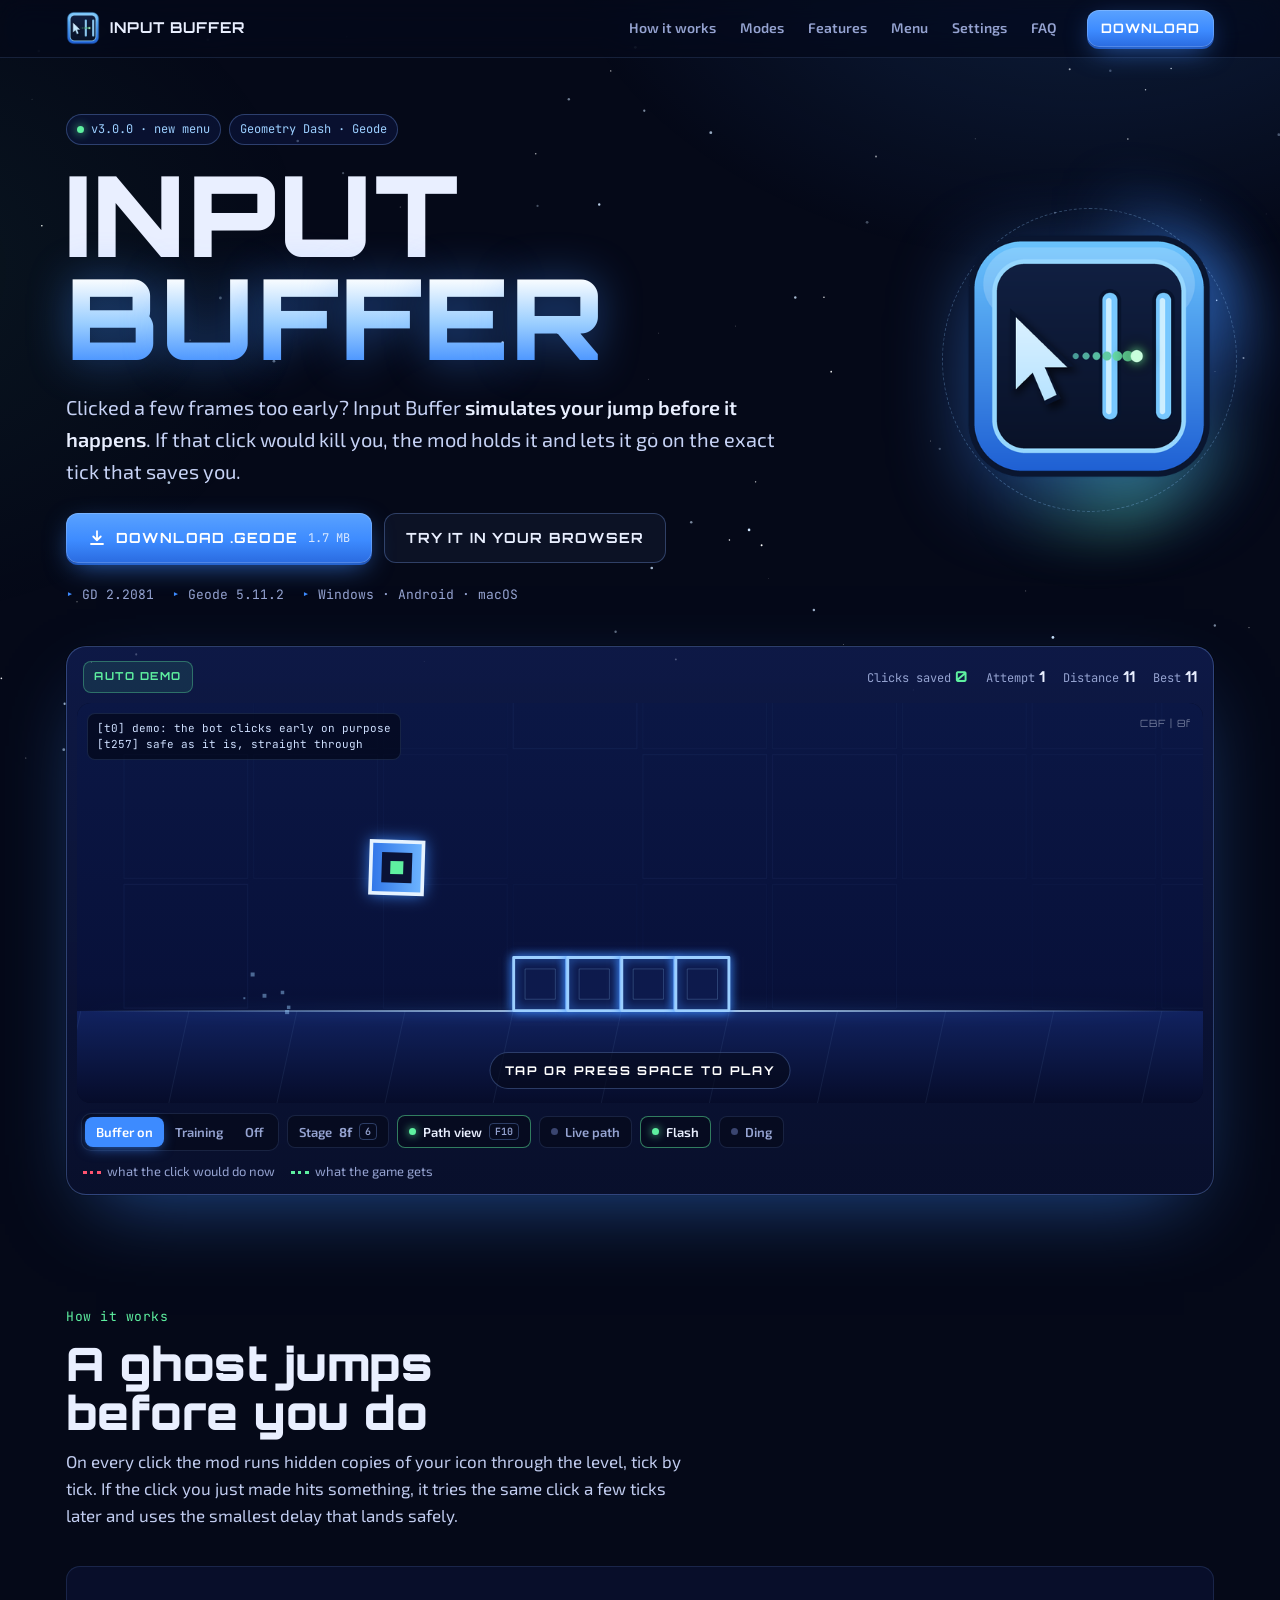
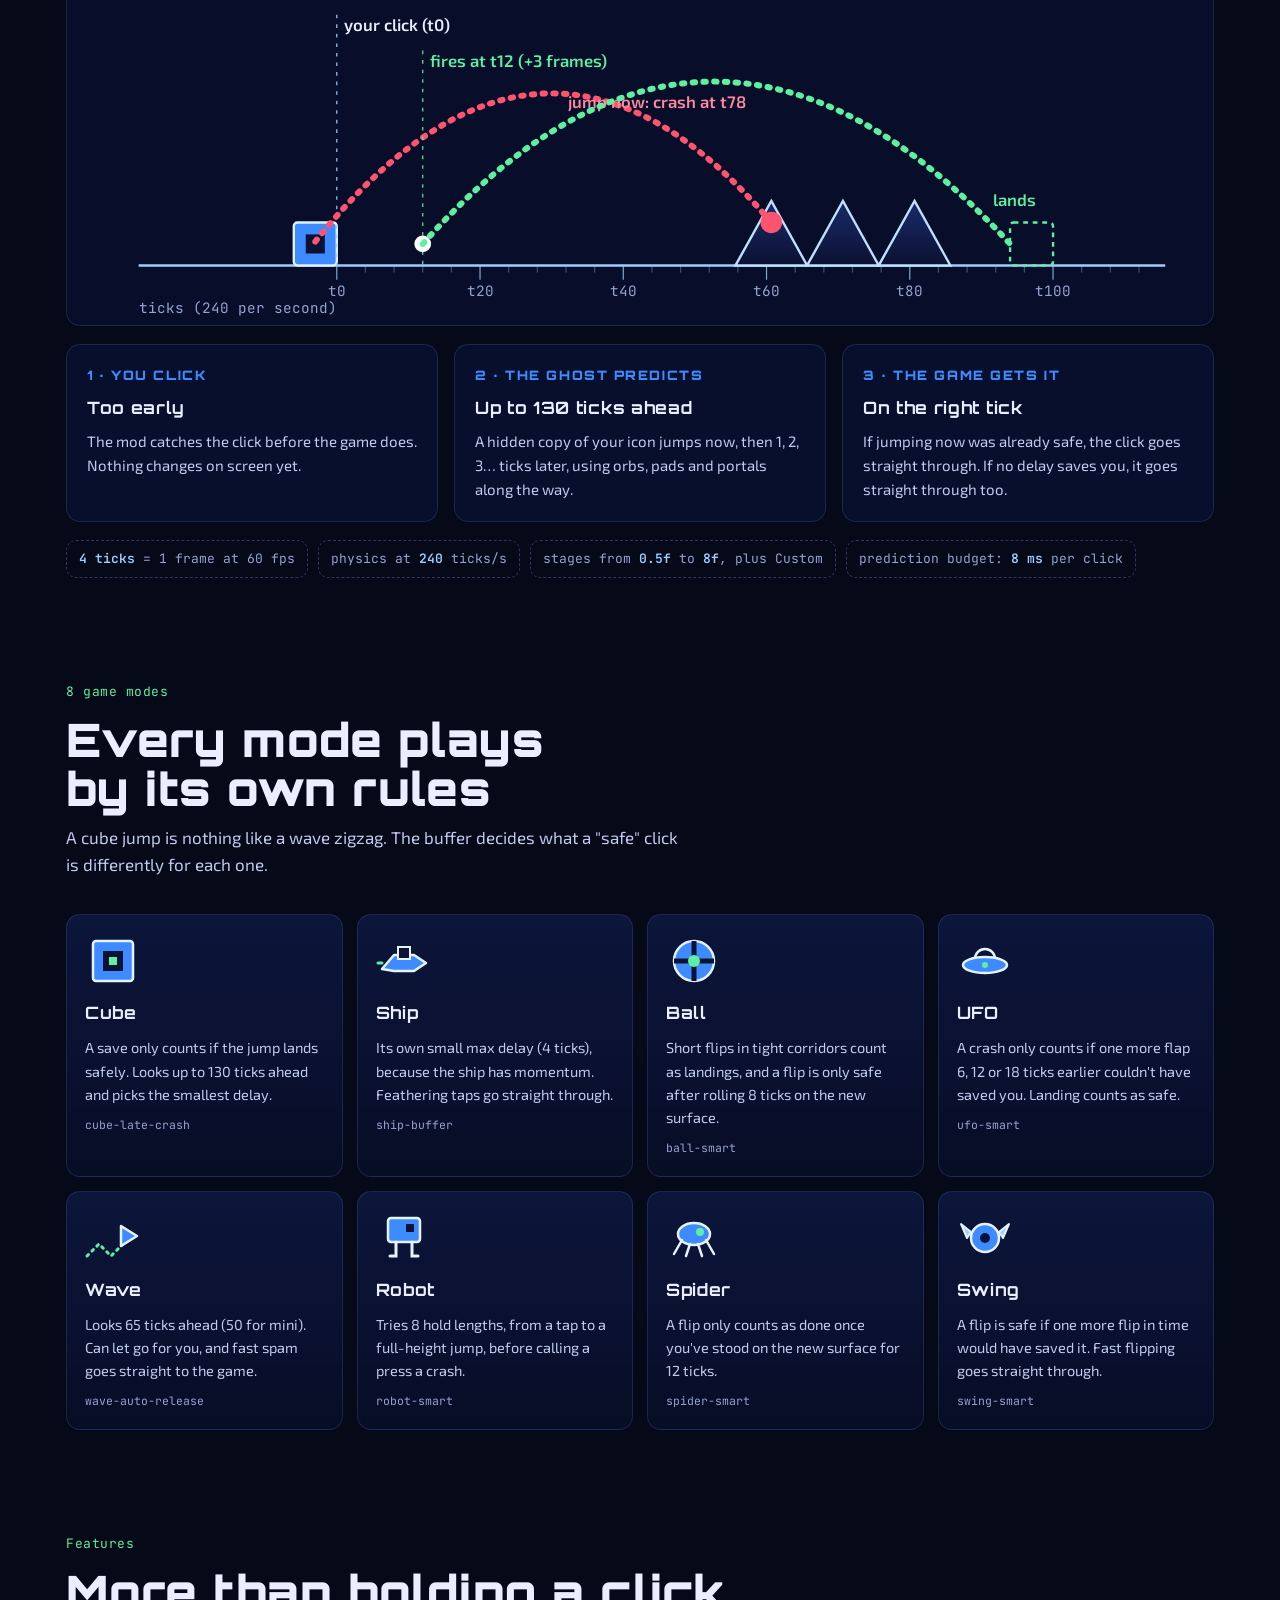
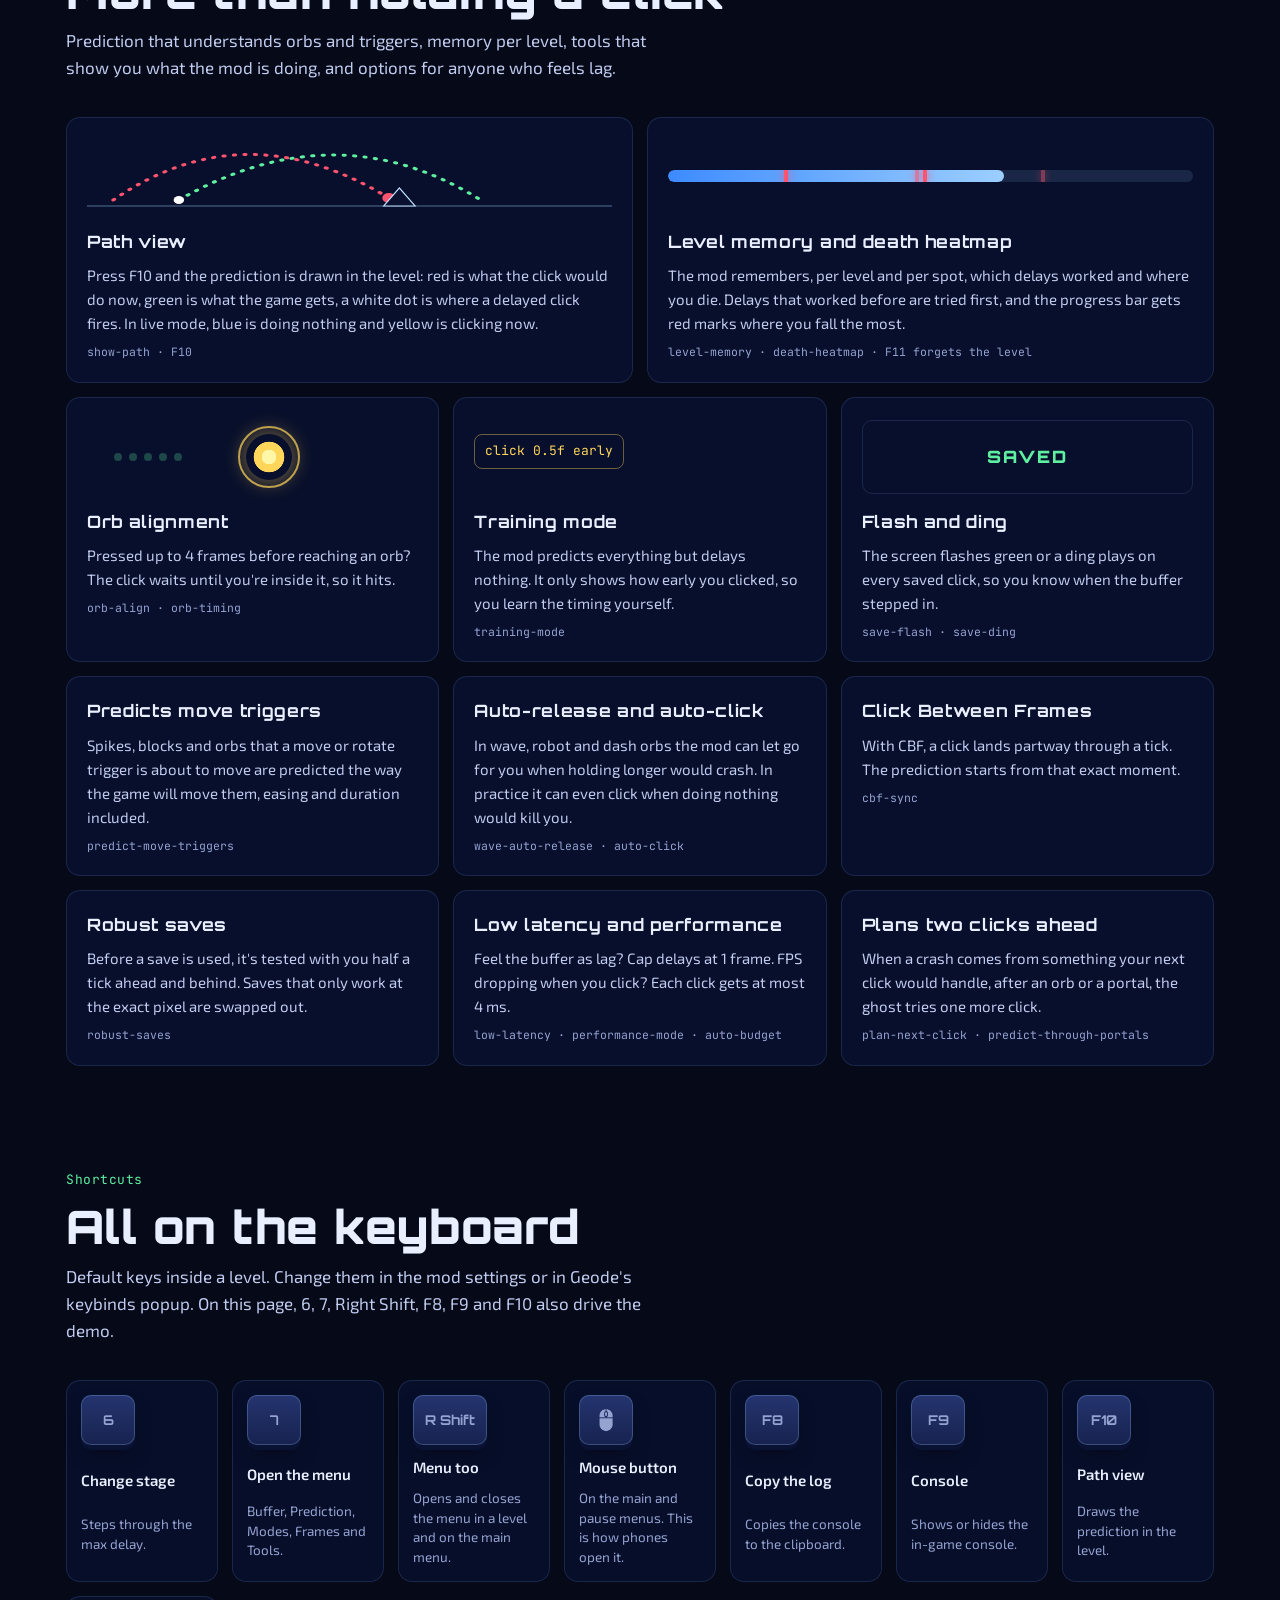
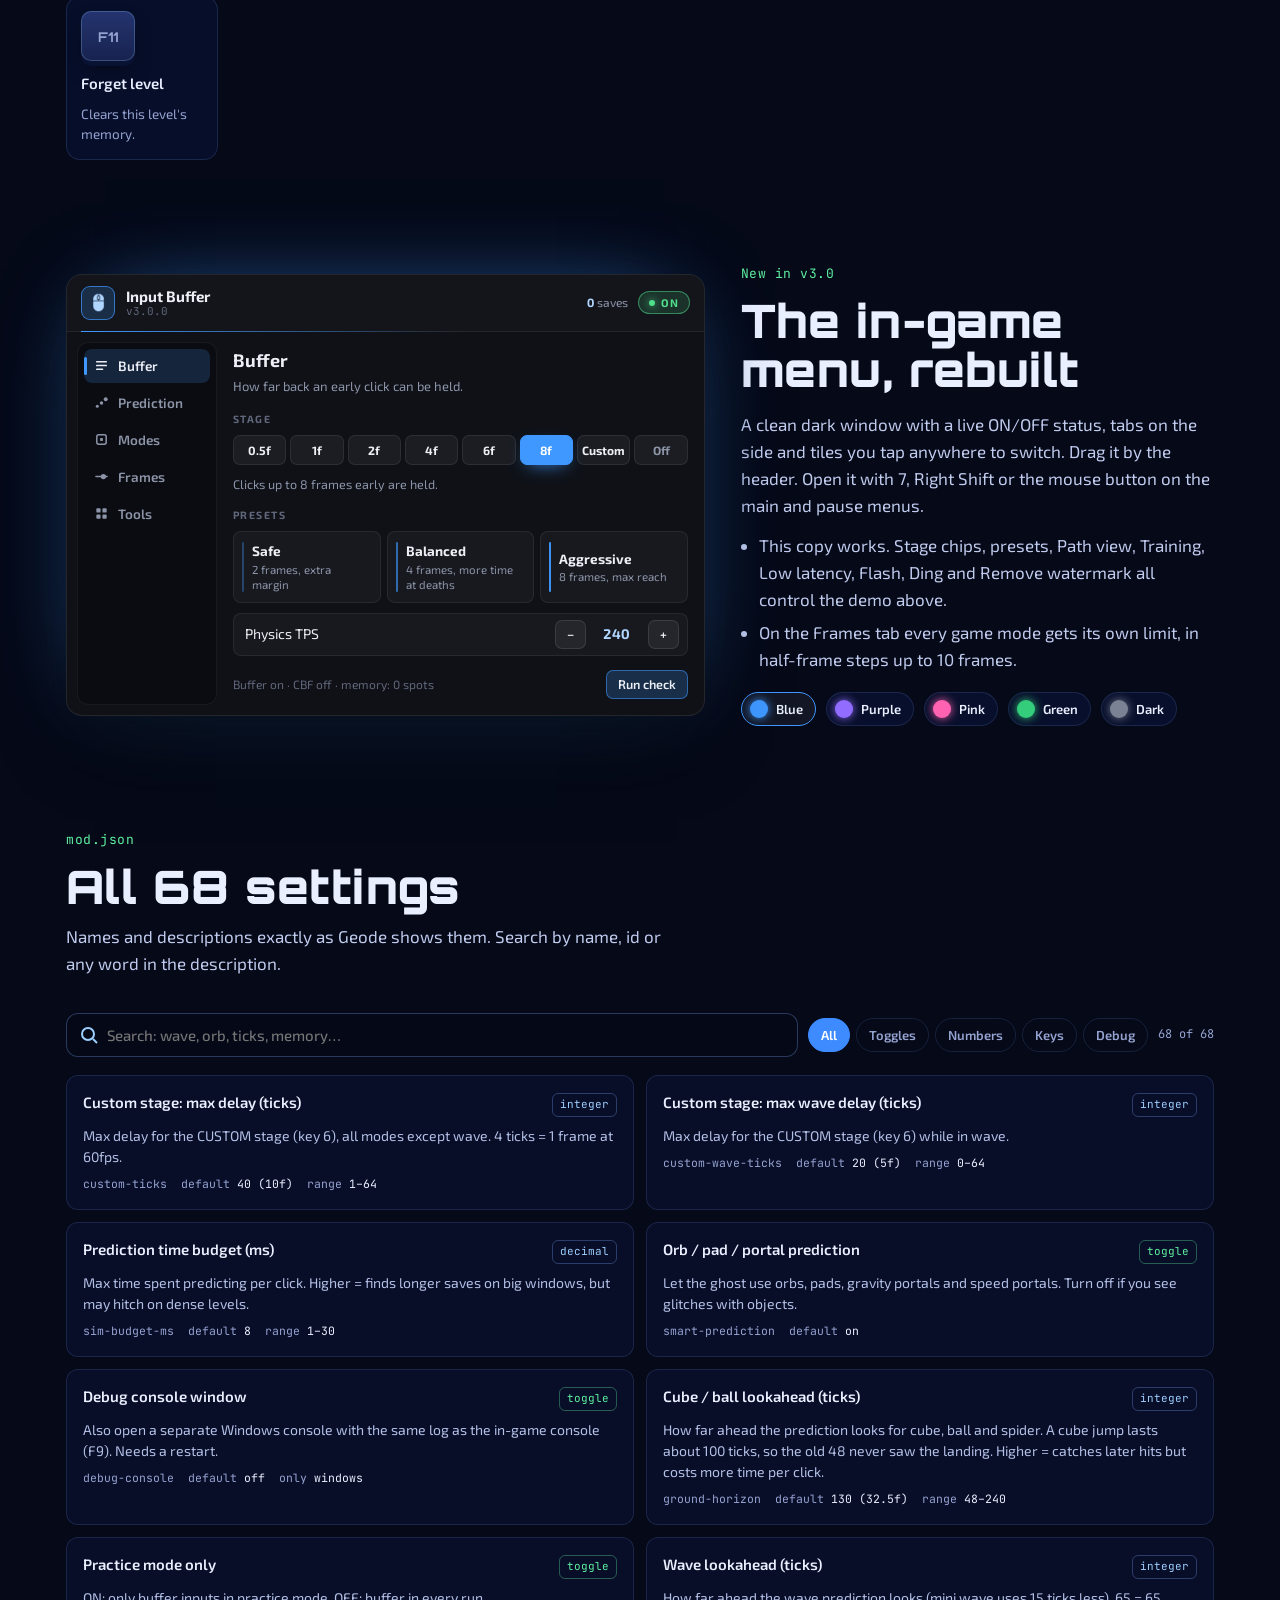
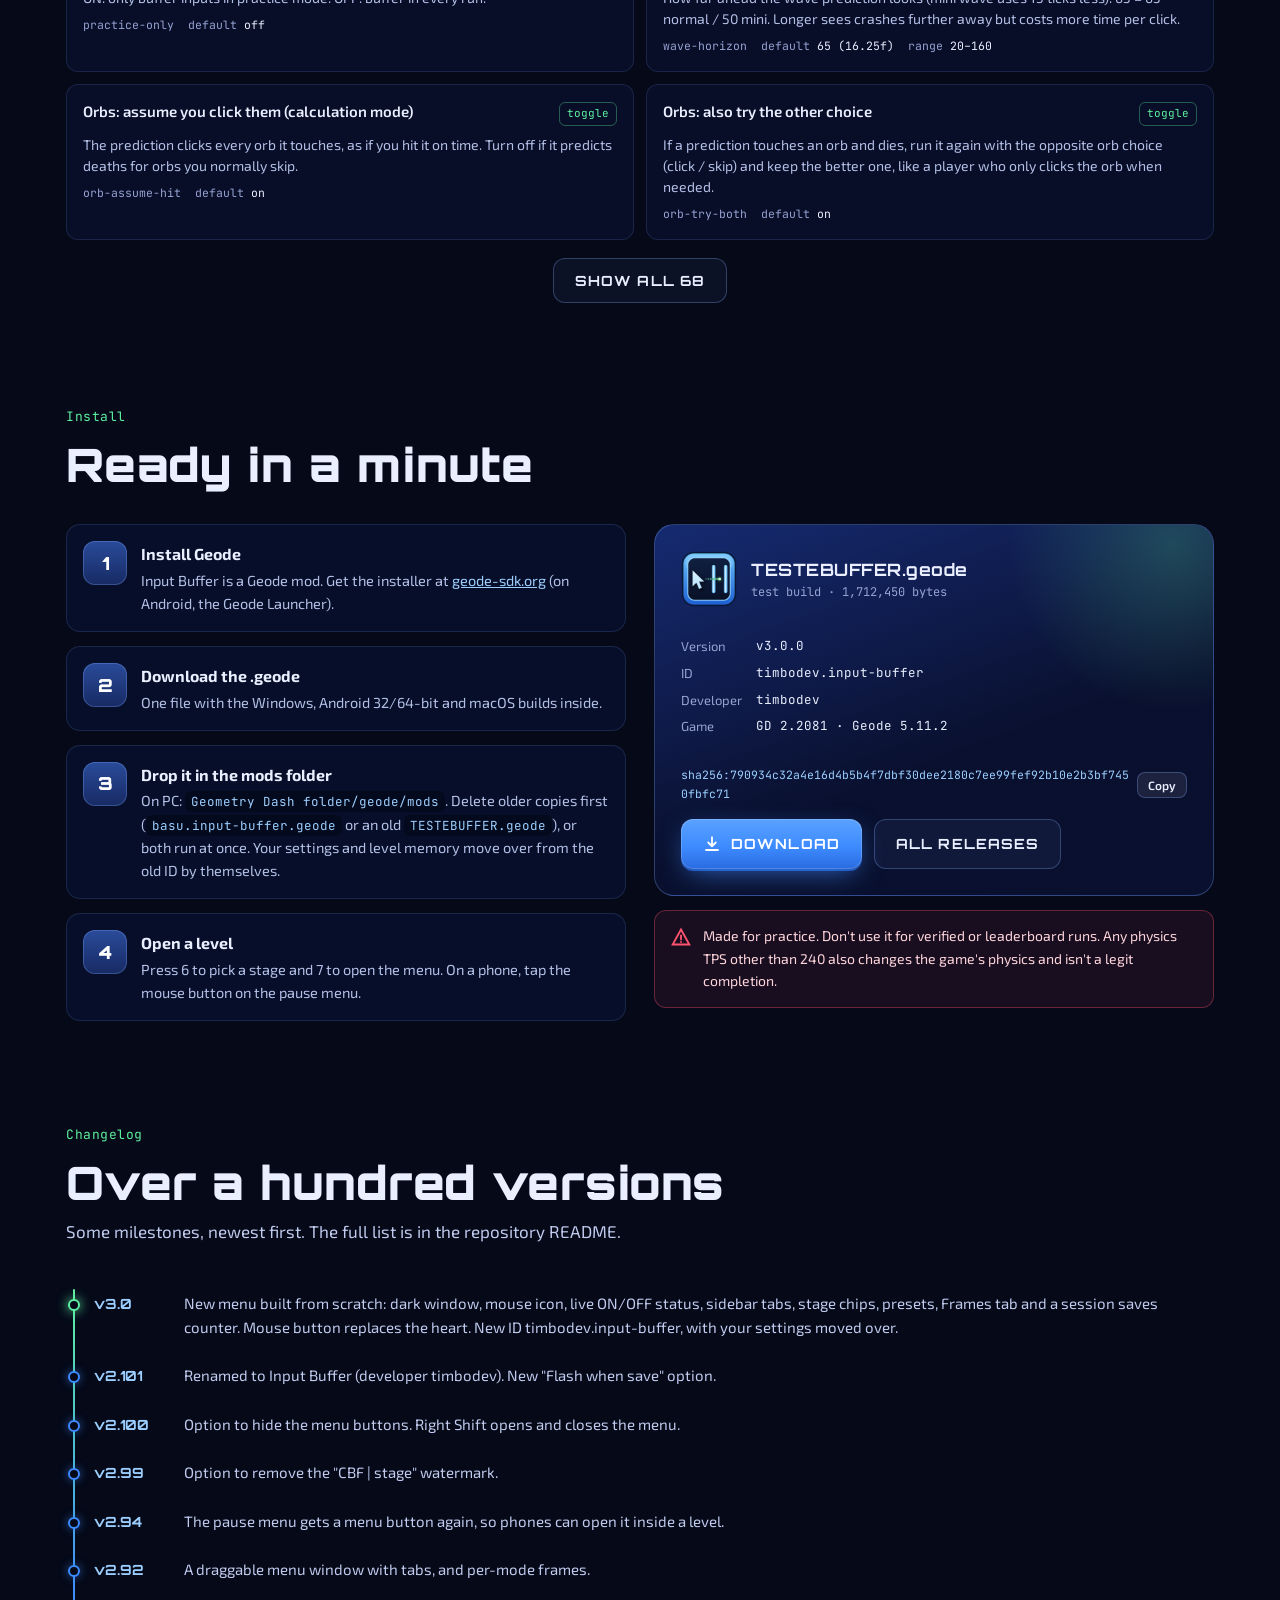
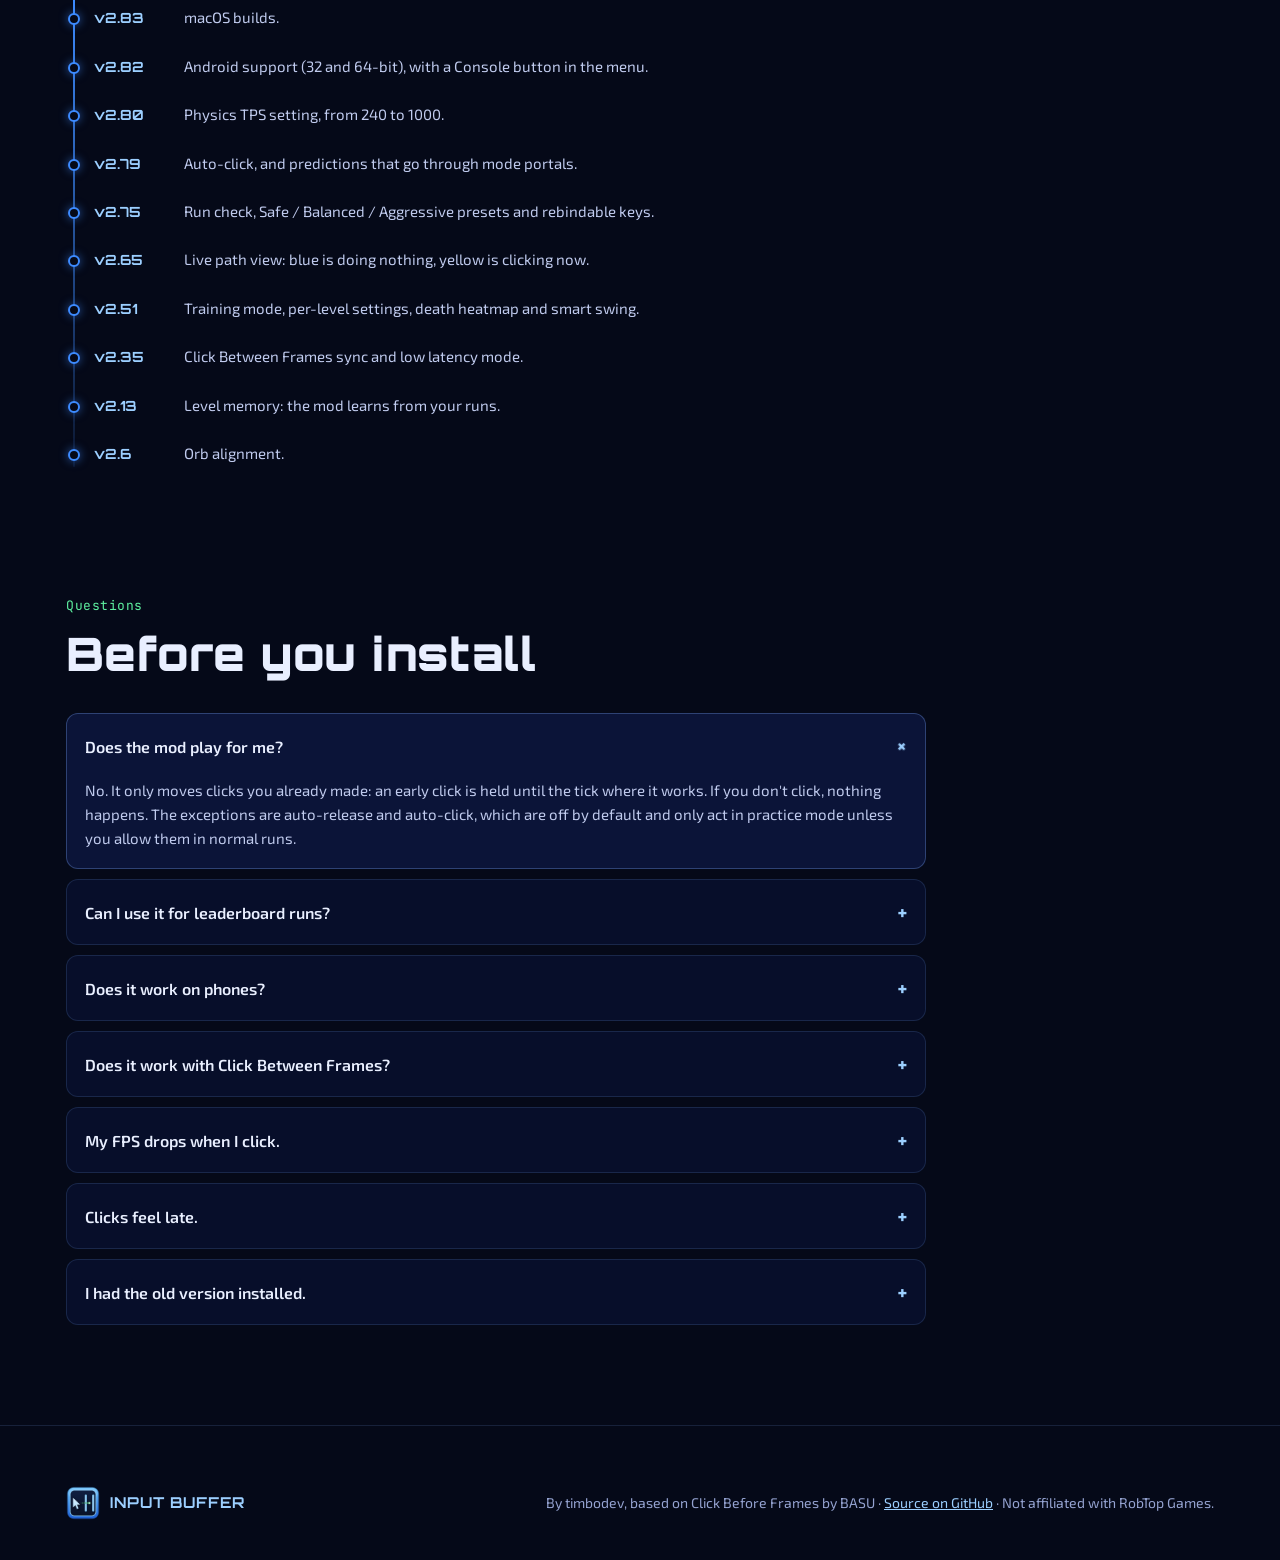
==== commit 8f90ba41: "Website: English, v3.0.0 menu and mouse icon - All copy in English. - Menu section rebuilt to match " ====
--- a/site/index.html
+++ b/site/index.html
@@ -1,16 +1,17 @@
 <!doctype html>
-<html lang="pt-BR">
+<html lang="en">
 <head>
 <meta charset="utf-8">
 <meta name="viewport" content="width=device-width, initial-scale=1, viewport-fit=cover">
 <title>Input Buffer</title>
 <meta name="claude:viewport-fit-sides" content="cover">
-<meta name="description" content="Input Buffer: mod de Geometry Dash (Geode) que segura cliques feitos cedo demais e solta no tick em que eles te salvam.">
+<meta name="description" content="Input Buffer: a Geometry Dash mod (Geode) that holds clicks you made too early and lets them go on the tick where they save you.">
 <link rel="icon" type="image/png" href="logo.png">
 <link rel="preconnect" href="https://fonts.googleapis.com">
 <link rel="preconnect" href="https://fonts.gstatic.com" crossorigin>
 <link rel="stylesheet" href="https://fonts.googleapis.com/css2?family=Orbitron:wght@500;700;900&family=Exo+2:ital,wght@0,400;0,500;0,600;0,700;1,400&family=JetBrains+Mono:wght@400;600&display=swap">
 <style>
+
 /* Layout: one wide playfield up top, then panels that read like the mod's own menu tabs, on a night-sky ground. */
 :root {
   --ink: #050918;
@@ -314,61 +315,96 @@
 .key b { font-weight: 600; font-size: 15px; }
 .key span { color: var(--muted); font-size: 13.5px; line-height: 1.45; }
 
-/* in-game menu mock */
-.menu-grid { display: grid; grid-template-columns: minmax(0, 1.25fr) minmax(0, 1fr); gap: 32px; align-items: center; }
-@media (max-width: 900px) { .menu-grid { grid-template-columns: 1fr; } }
+/* in-game menu (v3): dark window, sidebar tabs, tiles you tap anywhere */
+.mouse-i { display: inline-block; width: 1em; height: 1em; background: currentColor; -webkit-mask: url(mouse.png) center / contain no-repeat; mask: url(mouse.png) center / contain no-repeat; }
+.menu-grid { display: grid; grid-template-columns: minmax(0, 1.35fr) minmax(0, 1fr); gap: 36px; align-items: center; }
+@media (max-width: 960px) { .menu-grid { grid-template-columns: 1fr; } }
 .menu {
-  --m-acc: #a477ff; --m-acc-2: #6c3fe0; --m-bg: #0c0820; --m-bg-2: #160f35; --m-text: #f0eaff; --m-muted: #a99ccc;
-  position: relative; border-radius: 18px; overflow: hidden; color: var(--m-text);
-  background: radial-gradient(120% 90% at 80% 0%, var(--m-bg-2), var(--m-bg) 70%);
-  border: 2px solid color-mix(in srgb, var(--m-acc) 55%, transparent);
-  box-shadow: 0 30px 80px -30px color-mix(in srgb, var(--m-acc) 70%, transparent);
-  transition: border-color .4s, box-shadow .4s;
-  isolation: isolate;
-}
-.menu[data-mt="pink"] { --m-acc: #ff7ac8; --m-acc-2: #d93f97; --m-bg: #1a0716; --m-bg-2: #34102b; --m-text: #ffeef8; --m-muted: #cf9fbd; }
-.menu[data-mt="blue"] { --m-acc: #4aa3ff; --m-acc-2: #2364d6; --m-bg: #050d22; --m-bg-2: #0c1d45; --m-text: #eaf3ff; --m-muted: #93aed6; }
-.menu[data-mt="green"] { --m-acc: #55e39a; --m-acc-2: #1f9d5f; --m-bg: #04140d; --m-bg-2: #0a2a1b; --m-text: #eafff3; --m-muted: #8fc9a9; }
-.menu[data-mt="dark"] { --m-acc: #c9d2e8; --m-acc-2: #6f7a96; --m-bg: #07080c; --m-bg-2: #12141c; --m-text: #f1f3f8; --m-muted: #9aa1b3; }
-.menu .stars, .menu .stars::before, .menu .stars::after {
-  position: absolute; inset: 0; z-index: -1; pointer-events: none;
-  background-image:
-    radial-gradient(1.4px 1.4px at 12% 18%, #fff, transparent), radial-gradient(1px 1px at 33% 72%, #fff, transparent),
-    radial-gradient(1.6px 1.6px at 58% 26%, #fff, transparent), radial-gradient(1px 1px at 76% 64%, #fff, transparent),
-    radial-gradient(1.2px 1.2px at 90% 12%, #fff, transparent), radial-gradient(1px 1px at 22% 90%, #fff, transparent),
-    radial-gradient(1.3px 1.3px at 47% 48%, #fff, transparent), radial-gradient(1px 1px at 66% 88%, #fff, transparent);
-}
-.menu .stars::before { content: ""; transform: translate(9%, 13%) scale(1.2); animation: twinkle 3.4s ease-in-out infinite; }
-.menu .stars::after { content: ""; transform: translate(-14%, 7%) rotate(9deg); animation: twinkle 4.2s ease-in-out infinite reverse; }
-@keyframes twinkle { 50% { opacity: .25; } }
-.menu .shoot { position: absolute; top: 10%; left: -20%; width: 120px; height: 2px; z-index: -1; background: linear-gradient(90deg, transparent, #fff); transform: rotate(-18deg); animation: shoot 6s ease-in infinite; opacity: 0; }
-@keyframes shoot { 0%, 80% { opacity: 0; transform: translate(0, 0) rotate(-18deg); } 82% { opacity: 1; } 100% { opacity: 0; transform: translate(560px, -150px) rotate(-18deg); } }
-.m-head { display: flex; align-items: center; gap: 10px; padding: 14px 16px 8px; cursor: grab; }
-.m-head img { width: 28px; height: 28px; border-radius: 7px; }
-.m-head b { font-family: "Orbitron", var(--f-display); font-size: 15px; letter-spacing: .06em; }
-.m-head .x { margin-left: auto; width: 26px; height: 26px; border-radius: 50%; display: grid; place-items: center; background: color-mix(in srgb, var(--m-acc) 25%, transparent); color: var(--m-text); font-weight: 700; font-size: 14px; }
-.m-tabs { display: flex; gap: 4px; padding: 6px 12px; overflow-x: auto; scrollbar-width: none; }
-.m-tabs button {
-  font-family: var(--f-display); font-size: 11px; font-weight: 700; letter-spacing: .08em; text-transform: uppercase;
-  color: var(--m-muted); background: transparent; border: 1px solid transparent; padding: 8px 11px; border-radius: 9px; cursor: pointer; white-space: nowrap; transition: .2s;
-}
-.m-tabs button[aria-selected="true"] { color: var(--m-text); background: color-mix(in srgb, var(--m-acc) 22%, transparent); border-color: color-mix(in srgb, var(--m-acc) 55%, transparent); }
-.m-body { padding: 8px 14px 16px; min-height: 290px; }
-.m-row { display: flex; align-items: center; gap: 12px; padding: 10px 6px; border-bottom: 1px solid color-mix(in srgb, var(--m-acc) 14%, transparent); font-size: 14.5px; }
-.m-row:last-child { border-bottom: 0; }
-.m-row .lbl { flex: 1; min-width: 0; }
-.m-row .lbl small { display: block; color: var(--m-muted); font-size: 12px; line-height: 1.35; }
-.sw { position: relative; width: 44px; height: 24px; border-radius: 999px; border: 0; cursor: pointer; flex: none; background: color-mix(in srgb, var(--m-muted) 30%, transparent); transition: background .25s; }
-.sw::after { content: ""; position: absolute; top: 3px; left: 3px; width: 18px; height: 18px; border-radius: 50%; background: #fff; transition: transform .3s cubic-bezier(.2, 1.4, .4, 1); box-shadow: 0 2px 6px rgba(0, 0, 0, .4); }
-.sw[aria-checked="true"] { background: var(--m-acc); box-shadow: 0 0 14px color-mix(in srgb, var(--m-acc) 60%, transparent); }
-.sw[aria-checked="true"]::after { transform: translateX(20px); }
-.m-btn { font-family: var(--f-body); font-weight: 600; font-size: 13px; color: var(--m-text); background: color-mix(in srgb, var(--m-acc) 22%, transparent); border: 1px solid color-mix(in srgb, var(--m-acc) 50%, transparent); padding: 6px 12px; border-radius: 8px; cursor: pointer; }
-.m-btn:hover { background: color-mix(in srgb, var(--m-acc) 35%, transparent); }
-.stepper { display: inline-flex; align-items: center; gap: 6px; font-family: var(--f-display); font-size: 14px; }
-.stepper output { min-width: 42px; text-align: center; }
-.m-row input[type="range"] { width: min(160px, 40vw); accent-color: var(--m-acc); }
-.m-row .val { font-family: var(--f-mono); font-size: 12px; width: 34px; text-align: right; color: var(--m-muted); }
-.m-ico { width: 22px; height: 22px; flex: none; }
+  --m-main: #3e98ff; --m-soft: #b0d6ff;
+  --m-text: #eceff5; --m-muted: #8c94a8; --m-dim: #60677a; --m-good: #50de8c; --m-bad: #f05c68;
+  position: relative; border-radius: 16px; color: var(--m-text); font-family: var(--f-body);
+  background: #0f1117; border: 1px solid rgba(255, 255, 255, 0.09);
+  box-shadow: 0 34px 80px -28px rgba(0, 0, 0, 0.95), 0 0 90px -40px var(--m-main);
+  transition: box-shadow .4s;
+}
+.menu[data-mt="purple"] { --m-main: #926cff; --m-soft: #d0c0ff; }
+.menu[data-mt="pink"] { --m-main: #ff62b0; --m-soft: #ffc0e2; }
+.menu[data-mt="green"] { --m-main: #34cd7c; --m-soft: #b2f2cc; }
+.menu[data-mt="dark"] { --m-main: #7a8294; --m-soft: #e2e6ee; }
+.m-head { position: relative; display: flex; align-items: center; gap: 11px; padding: 11px 14px; border-bottom: 1px solid rgba(255, 255, 255, 0.07); background: rgba(255, 255, 255, 0.02); border-radius: 16px 16px 0 0; cursor: grab; touch-action: none; user-select: none; -webkit-user-select: none; }
+.m-head::after { content: ""; position: absolute; left: 14px; bottom: -1px; width: 60%; height: 1px; background: linear-gradient(90deg, var(--m-main), transparent); }
+.m-logo { width: 34px; height: 34px; flex: none; border-radius: 9px; display: grid; place-items: center; font-size: 21px; color: var(--m-soft); background: color-mix(in srgb, var(--m-main) 20%, transparent); border: 1px solid color-mix(in srgb, var(--m-main) 70%, transparent); transition: .3s; }
+.m-title { display: grid; line-height: 1.15; }
+.m-title b { font-weight: 700; font-size: 15px; }
+.m-title small { color: var(--m-dim); font-size: 11px; font-family: var(--f-mono); }
+.m-right { margin-left: auto; display: flex; align-items: center; gap: 10px; }
+.m-saves { font-size: 12px; color: var(--m-muted); white-space: nowrap; }
+.m-saves b { color: var(--m-soft); font-variant-numeric: tabular-nums; }
+.m-pill { font: 700 11px var(--f-body); letter-spacing: .08em; padding: 4px 10px; border-radius: 999px; color: var(--m-good); background: color-mix(in srgb, var(--m-good) 14%, transparent); border: 1px solid color-mix(in srgb, var(--m-good) 50%, transparent); display: inline-flex; align-items: center; gap: 6px; }
+.m-pill::before { content: ""; width: 6px; height: 6px; border-radius: 50%; background: currentColor; box-shadow: 0 0 8px currentColor; }
+.m-pill.off { color: var(--m-bad); background: color-mix(in srgb, var(--m-bad) 14%, transparent); border-color: color-mix(in srgb, var(--m-bad) 50%, transparent); }
+.m-wrap { display: grid; grid-template-columns: 150px minmax(0, 1fr); }
+.m-side { margin: 10px 0 10px 10px; padding: 6px; border-radius: 11px; background: rgba(0, 0, 0, 0.24); border: 1px solid rgba(255, 255, 255, 0.05); display: grid; gap: 3px; align-content: start; }
+.m-side button { display: flex; align-items: center; gap: 9px; width: 100%; font: 600 13.5px var(--f-body); color: var(--m-muted); background: transparent; border: 0; border-radius: 8px; padding: 9px 10px; cursor: pointer; text-align: left; transition: color .2s, background .2s; position: relative; }
+.m-side button:hover { color: var(--m-text); background: rgba(255, 255, 255, 0.04); }
+.m-side button[aria-selected="true"] { color: var(--m-text); background: color-mix(in srgb, var(--m-main) 18%, transparent); }
+.m-side button[aria-selected="true"]::before { content: ""; position: absolute; left: 0; top: 8px; bottom: 8px; width: 3px; border-radius: 3px; background: var(--m-main); }
+.m-side svg { width: 15px; height: 15px; flex: none; }
+.m-page { padding: 14px 16px 16px; min-width: 0; min-height: 330px; display: grid; gap: 10px; align-content: start; }
+.m-page.anim { animation: pageIn .3s cubic-bezier(.2, .8, .2, 1); }
+@keyframes pageIn { from { opacity: 0; transform: translateY(8px); } }
+.m-h { font-weight: 700; font-size: 18px; margin: 0; }
+.m-info { color: var(--m-muted); font-size: 13px; margin: -8px 0 2px; }
+.m-sec { font: 700 10.5px var(--f-body); letter-spacing: .14em; color: var(--m-dim); margin-top: 4px; }
+.chips { display: grid; grid-template-columns: repeat(8, minmax(0, 1fr)); gap: 4px; }
+.chips button { font: 700 12px var(--f-body); color: var(--m-text); padding: 7px 2px; border-radius: 7px; cursor: pointer; background: rgba(255, 255, 255, 0.05); border: 1px solid rgba(255, 255, 255, 0.08); transition: background .2s, transform .15s; white-space: nowrap; }
+.chips button:hover { transform: translateY(-1px); background: rgba(255, 255, 255, 0.09); }
+.chips button:last-child { color: var(--m-muted); }
+.chips button[aria-pressed="true"] { background: var(--m-main); border-color: var(--m-main); color: #fff; box-shadow: 0 6px 18px -8px var(--m-main); }
+.m-status { color: var(--m-muted); font-size: 12.5px; }
+.presets { display: grid; grid-template-columns: repeat(3, minmax(0, 1fr)); gap: 6px; }
+.preset { position: relative; text-align: left; cursor: pointer; padding: 9px 10px 9px 18px; border-radius: 8px; background: rgba(255, 255, 255, 0.035); border: 1px solid rgba(255, 255, 255, 0.07); color: var(--m-text); font: inherit; transition: background .2s, transform .15s; min-width: 0; }
+.preset:hover { background: rgba(255, 255, 255, 0.07); transform: translateY(-1px); }
+.preset::before { content: ""; position: absolute; left: 8px; top: 10px; bottom: 10px; width: 2px; border-radius: 2px; background: var(--m-main); opacity: var(--o); }
+.preset b { display: block; font-size: 13.5px; }
+.preset small { display: block; color: var(--m-muted); font-size: 11.5px; line-height: 1.3; }
+.m-card { display: flex; align-items: center; gap: 8px; padding: 6px 8px 6px 11px; border-radius: 8px; background: rgba(255, 255, 255, 0.035); border: 1px solid rgba(255, 255, 255, 0.07); font-size: 14px; }
+.m-card .lbl { flex: 1; min-width: 0; }
+.m-card output { min-width: 46px; text-align: center; color: var(--m-soft); font-weight: 700; font-variant-numeric: tabular-nums; }
+.m-card output.warn { color: #ffb35a; }
+.m-b { font: 600 12.5px var(--f-body); color: var(--m-text); background: rgba(255, 255, 255, 0.06); border: 1px solid rgba(255, 255, 255, 0.1); padding: 6px 11px; border-radius: 7px; cursor: pointer; transition: background .2s; white-space: nowrap; }
+.m-b:hover { background: color-mix(in srgb, var(--m-main) 30%, transparent); border-color: color-mix(in srgb, var(--m-main) 60%, transparent); }
+.m-b.acc { background: color-mix(in srgb, var(--m-main) 22%, transparent); border-color: color-mix(in srgb, var(--m-main) 55%, transparent); }
+.m-foot { display: flex; align-items: center; gap: 10px; margin-top: 4px; }
+.m-foot span { flex: 1; color: var(--m-dim); font-size: 12px; min-width: 0; }
+.tiles { display: grid; grid-template-columns: repeat(2, minmax(0, 1fr)); gap: 5px 8px; }
+.tile { display: flex; align-items: center; gap: 8px; text-align: left; cursor: pointer; padding: 8px 9px 8px 11px; border-radius: 8px; background: rgba(255, 255, 255, 0.035); border: 1px solid rgba(255, 255, 255, 0.07); color: var(--m-muted); font: 600 13px var(--f-body); transition: background .2s, color .2s, border-color .2s; min-width: 0; }
+.tile span { flex: 1; min-width: 0; }
+.tile:hover { background: rgba(255, 255, 255, 0.06); }
+.tile i { flex: none; position: relative; width: 26px; height: 15px; border-radius: 999px; background: rgba(255, 255, 255, 0.12); transition: background .25s; }
+.tile i::after { content: ""; position: absolute; top: 2px; left: 2px; width: 11px; height: 11px; border-radius: 50%; background: #fff; transition: transform .3s cubic-bezier(.2, 1.4, .4, 1); }
+.tile[aria-checked="true"] { color: var(--m-text); border-color: color-mix(in srgb, var(--m-main) 45%, transparent); background: color-mix(in srgb, var(--m-main) 10%, transparent); }
+.tile[aria-checked="true"] i { background: var(--m-main); box-shadow: 0 0 10px color-mix(in srgb, var(--m-main) 70%, transparent); }
+.tile[aria-checked="true"] i::after { transform: translateX(11px); }
+.frames { display: grid; grid-template-columns: repeat(2, minmax(0, 1fr)); gap: 5px 8px; }
+.frow { display: flex; align-items: center; gap: 8px; padding: 4px 9px 4px 6px; border-radius: 8px; background: rgba(255, 255, 255, 0.035); border: 1px solid rgba(255, 255, 255, 0.07); min-width: 0; }
+.frow svg { width: 24px; height: 24px; flex: none; }
+.frow input { flex: 1; min-width: 0; accent-color: var(--m-main); }
+.frow output { width: 34px; text-align: right; font-size: 12.5px; font-weight: 700; color: var(--m-soft); font-variant-numeric: tabular-nums; }
+.frames.dim { opacity: .45; }
+.m-tools { display: grid; grid-template-columns: repeat(5, minmax(0, 1fr)); gap: 5px; }
+.m-tools .m-b { padding: 7px 4px; overflow: hidden; text-overflow: ellipsis; }
+@media (max-width: 620px) {
+  .m-wrap { grid-template-columns: 1fr; }
+  .m-side { margin: 10px 10px 0; display: flex; overflow-x: auto; scrollbar-width: none; }
+  .m-side button { width: auto; flex: none; }
+  .m-side button[aria-selected="true"]::before { left: 8px; right: 8px; top: auto; bottom: 0; width: auto; height: 2px; }
+  .chips { grid-template-columns: repeat(4, minmax(0, 1fr)); }
+  .presets, .tiles, .frames { grid-template-columns: 1fr; }
+  .m-tools { grid-template-columns: repeat(3, minmax(0, 1fr)); }
+  .m-saves { display: none; }
+  .m-page { min-height: 0; }
+}
 .themes { display: flex; flex-wrap: wrap; gap: 10px; margin-top: 18px; }
 .theme { display: inline-flex; align-items: center; gap: 8px; padding: 7px 12px 7px 8px; border-radius: 999px; border: 1px solid var(--line); background: rgba(13, 23, 64, 0.5); color: var(--fg); cursor: pointer; font: 600 13px var(--f-body); transition: .2s; }
 .theme i { width: 18px; height: 18px; border-radius: 50%; background: var(--c); box-shadow: 0 0 10px var(--c); }
@@ -377,6 +413,7 @@
 .menu-copy ul { margin: 0; padding-left: 18px; color: #c0cbee; display: grid; gap: 6px; }
 .pop { animation: popIn .5s cubic-bezier(.2, 1.5, .4, 1); }
 @keyframes popIn { 0% { transform: scale(.96); } 60% { transform: scale(1.015); } }
+.key .cap .mouse-i { font-size: 26px; }
 
 /* settings explorer */
 .sx-bar { display: flex; flex-wrap: wrap; gap: 10px; align-items: center; margin-bottom: 18px; }
@@ -474,6 +511,7 @@
   *, *::before, *::after { animation-duration: .001ms !important; animation-iteration-count: 1 !important; transition-duration: .001ms !important; scroll-behavior: auto !important; }
   .rv.pre { opacity: 1; transform: none; }
 }
+
 </style>
 </head>
 <body>
@@ -483,15 +521,15 @@
 <header class="nav">
   <div class="wrap nav-in">
     <a class="brand" href="#top"><img src="logo.png" alt="" width="34" height="34">INPUT BUFFER</a>
-    <nav class="nav-links" aria-label="Seções">
-      <a href="#como">Como funciona</a>
-      <a href="#modos">Modos</a>
-      <a href="#recursos">Recursos</a>
+    <nav class="nav-links" aria-label="Sections">
+      <a href="#how">How it works</a>
+      <a href="#modes">Modes</a>
+      <a href="#features">Features</a>
       <a href="#menu">Menu</a>
-      <a href="#config">Configurações</a>
+      <a href="#config">Settings</a>
       <a href="#faq">FAQ</a>
     </nav>
-    <a class="btn" href="#baixar">Baixar</a>
+    <a class="btn" href="#get">Download</a>
   </div>
 </header>
 
@@ -501,20 +539,20 @@
       <div class="hero-grid">
         <div>
           <div class="eyebrow">
-            <span class="pill"><span class="dot"></span>v2.101.0 · build de teste</span>
+            <span class="pill"><span class="dot"></span>v3.0.0 · new menu</span>
             <span class="pill">Geometry Dash · Geode</span>
           </div>
           <h1 class="title" aria-label="Input Buffer">
             <span class="ln" aria-hidden="true" data-split>INPUT</span>
             <span class="ln ln2" aria-hidden="true" data-split data-late="0">BUFFER</span>
           </h1>
-          <p class="lead">Clicou alguns frames cedo demais? O Input Buffer <b>simula o seu pulo antes de ele acontecer</b>. Se aquele clique fosse te matar, o mod segura ele e solta no tick exato em que ele te salva.</p>
+          <p class="lead">Clicked a few frames too early? Input Buffer <b>simulates your jump before it happens</b>. If that click would kill you, the mod holds it and lets it go on the exact tick that saves you.</p>
           <div class="cta">
-            <a class="btn" href="https://github.com/porqueijjmzm1/Click-After-Frames/releases/download/teste/TESTEBUFFER.geode">
+            <a class="btn" data-dl href="https://github.com/porqueijjmzm1/Click-After-Frames/releases/download/teste/TESTEBUFFER.geode">
               <svg viewBox="0 0 24 24" fill="none" stroke="currentColor" stroke-width="2.4" stroke-linecap="round" stroke-linejoin="round"><path d="M12 3v12m0 0-5-5m5 5 5-5M4 20h16"/></svg>
-              Baixar .geode <small>1,7 MB</small>
+              Download .geode <small data-dl-size>1.7 MB</small>
             </a>
-            <a class="btn ghost" href="#demo">Testar no navegador</a>
+            <a class="btn ghost" href="#demo">Try it in your browser</a>
           </div>
           <div class="meta"><span>GD 2.2081</span><span>Geode 5.11.2</span><span>Windows · Android · macOS</span></div>
         </div>
@@ -523,121 +561,115 @@
 
       <div class="stage" id="demo">
         <div class="stage-top">
-          <span class="chip" id="modeChip">DEMO AUTOMÁTICA</span>
-          <div class="stats" aria-live="off">
-            <span class="s-save">Cliques salvos<b id="stSaves">0</b></span>
-            <span>Tentativa<b id="stAtt">1</b></span>
-            <span>Distância<b id="stDist">0</b></span>
-            <span>Recorde<b id="stBest">0</b></span>
+          <span class="chip" id="modeChip">AUTO DEMO</span>
+          <div class="stats">
+            <span class="s-save">Clicks saved<b id="stSaves">0</b></span>
+            <span>Attempt<b id="stAtt">1</b></span>
+            <span>Distance<b id="stDist">0</b></span>
+            <span>Best<b id="stBest">0</b></span>
           </div>
         </div>
-        <div class="play" id="play" role="application" aria-label="Demo jogável: toque ou aperte Espaço para pular">
+        <div class="play" id="play" role="application" aria-label="Playable demo: tap or press Space to jump">
           <canvas id="game"></canvas>
-          <div class="hint" id="hint">TOQUE OU APERTE ESPAÇO PARA JOGAR</div>
+          <div class="hint" id="hint">TAP OR PRESS SPACE TO PLAY</div>
           <pre class="console" id="console" aria-hidden="true"></pre>
           <div class="wm" id="wm">CBF | 8f</div>
         </div>
         <div class="toolbar">
           <div class="seg" role="group" aria-label="Buffer">
-            <button type="button" data-v="on" aria-pressed="true">Buffer ligado</button>
-            <button type="button" data-v="train" aria-pressed="false">Treino</button>
-            <button type="button" data-v="off" aria-pressed="false">Desligado</button>
+            <button type="button" data-v="on" aria-pressed="true">Buffer on</button>
+            <button type="button" data-v="train" aria-pressed="false">Training</button>
+            <button type="button" data-v="off" aria-pressed="false">Off</button>
           </div>
-          <button type="button" class="tbtn" id="bStage" title="Atraso máximo (tecla 6)">Atraso máx. <b id="stageVal">8f</b> <span class="kbd">6</span></button>
-          <button type="button" class="tbtn" id="bPath" aria-pressed="true"><span class="led"></span>Caminho <span class="kbd">F10</span></button>
-          <button type="button" class="tbtn" id="bLive" aria-pressed="false"><span class="led"></span>Caminho ao vivo</button>
+          <button type="button" class="tbtn" id="bStage" title="Stage (key 6)">Stage <b id="stageVal">8f</b> <span class="kbd">6</span></button>
+          <button type="button" class="tbtn" id="bPath" aria-pressed="true"><span class="led"></span>Path view <span class="kbd">F10</span></button>
+          <button type="button" class="tbtn" id="bLive" aria-pressed="false"><span class="led"></span>Live path</button>
           <button type="button" class="tbtn" id="bFlash" aria-pressed="true"><span class="led"></span>Flash</button>
           <button type="button" class="tbtn" id="bDing" aria-pressed="false"><span class="led"></span>Ding</button>
           <span class="tool-sep"></span>
-          <button type="button" class="tbtn" id="bDemo" hidden>Voltar à demo</button>
+          <button type="button" class="tbtn" id="bDemo" hidden>Back to demo</button>
         </div>
         <div class="legend">
-          <span><i style="color:var(--crash)"></i>o que o clique faria agora</span>
-          <span><i style="color:var(--ghost)"></i>o que o jogo recebe</span>
-          <span id="lgLive" hidden><i style="color:#6aa8ff"></i>não fazer nada · <i style="color:var(--path-y);margin-left:6px"></i>clicar agora</span>
+          <span><i style="color:var(--crash)"></i>what the click would do now</span>
+          <span><i style="color:var(--ghost)"></i>what the game gets</span>
+          <span id="lgLive" hidden><i style="color:#6aa8ff"></i>do nothing · <i style="color:var(--path-y);margin-left:6px"></i>click now</span>
         </div>
       </div>
     </div>
   </section>
 
-  <section class="block" id="como">
+  <section class="block" id="how">
     <div class="wrap">
       <div class="sec-head rv">
-        <span class="kicker">Como funciona</span>
-        <h2>Um fantasma pula antes de você</h2>
-        <p>A cada clique o mod roda cópias invisíveis do seu ícone pela fase, tick por tick. Se o clique de agora bate em algo, ele testa o mesmo clique alguns ticks depois e usa o menor atraso que aterrissa em segurança.</p>
+        <span class="kicker">How it works</span>
+        <h2>A ghost jumps before you do</h2>
+        <p>On every click the mod runs hidden copies of your icon through the level, tick by tick. If the click you just made hits something, it tries the same click a few ticks later and uses the smallest delay that lands safely.</p>
       </div>
       <div class="diagram rv">
-        <svg viewBox="0 0 960 300" role="img" aria-label="Diagrama: o clique em t0 bate no espinho; o mesmo clique atrasado 12 ticks passa por cima.">
+        <svg viewBox="0 0 960 300" role="img" aria-label="Diagram: the click at t0 hits the spike; the same click delayed by 12 ticks clears it.">
           <defs>
             <linearGradient id="gSpike" x1="0" y1="0" x2="0" y2="1"><stop offset="0" stop-color="#1a2b6b"/><stop offset="1" stop-color="#0a1130"/></linearGradient>
           </defs>
           <g font-family="JetBrains Mono, monospace" font-size="12" fill="#95a3d1">
             <line x1="60" y1="250" x2="920" y2="250" stroke="#9ccfff" stroke-width="2"/>
             <g id="ruler"></g>
-            <text x="60" y="290">ticks (240 por segundo)</text>
+            <text x="60" y="290">ticks (240 per second)</text>
           </g>
-          <!-- spikes -->
           <g stroke="#bfe0ff" stroke-width="2" fill="url(#gSpike)">
             <path d="M560 250 L590 196 L620 250 Z"/>
             <path d="M620 250 L650 196 L680 250 Z"/>
             <path d="M680 250 L710 196 L740 250 Z"/>
           </g>
-          <!-- player -->
           <rect x="190" y="214" width="36" height="36" rx="3" fill="#3d8bff" stroke="#dff0ff" stroke-width="2"/>
           <rect x="200" y="224" width="16" height="16" fill="#0a1236"/>
-          <!-- click marker -->
           <g>
             <line x1="226" y1="40" x2="226" y2="250" stroke="#9ccfff" stroke-dasharray="3 5"/>
-            <text x="232" y="54" font-family="Exo 2, sans-serif" font-size="14" fill="#e9efff" font-weight="600">seu clique (t0)</text>
+            <text x="232" y="54" font-family="Exo 2, sans-serif" font-size="14" fill="#e9efff" font-weight="600">your click (t0)</text>
           </g>
-          <!-- red path -->
           <path class="draw" d="M208 230 Q 400 -10 590 214" fill="none" stroke="#ff5470" stroke-width="5" stroke-linecap="round"/>
           <circle cx="590" cy="214" r="9" fill="#ff5470"/>
-          <text x="410" y="118" font-family="Exo 2, sans-serif" font-size="14" fill="#ff8aa0" font-weight="600">pular agora: bate em t78</text>
-          <!-- delay marker -->
+          <text x="420" y="118" font-family="Exo 2, sans-serif" font-size="14" fill="#ff8aa0" font-weight="600">jump now: crash at t78</text>
           <g>
             <line x1="298" y1="70" x2="298" y2="250" stroke="#5ef0a0" stroke-dasharray="3 5"/>
             <circle cx="298" cy="232" r="7" fill="#fff"/>
-            <text x="304" y="84" font-family="Exo 2, sans-serif" font-size="14" fill="#5ef0a0" font-weight="600">solta em t12 (+3 frames)</text>
+            <text x="304" y="84" font-family="Exo 2, sans-serif" font-size="14" fill="#5ef0a0" font-weight="600">fires at t12 (+3 frames)</text>
           </g>
-          <!-- green path -->
           <path class="draw" d="M298 232 Q 540 -40 790 232" fill="none" stroke="#5ef0a0" stroke-width="5" stroke-linecap="round"/>
           <rect x="790" y="214" width="36" height="36" rx="3" fill="none" stroke="#5ef0a0" stroke-width="2" stroke-dasharray="4 4"/>
-          <text x="768" y="200" font-family="Exo 2, sans-serif" font-size="14" fill="#5ef0a0" font-weight="600">aterrissa</text>
+          <text x="776" y="200" font-family="Exo 2, sans-serif" font-size="14" fill="#5ef0a0" font-weight="600">lands</text>
         </svg>
       </div>
       <div class="steps">
-        <div class="step rv" style="--d:0ms"><span class="n">1 · VOCÊ CLICA</span><h3>Cedo demais</h3><p>O mod pega o clique antes do jogo. Nada muda na tela ainda.</p></div>
-        <div class="step rv" style="--d:90ms"><span class="n">2 · O FANTASMA PREVÊ</span><h3>Até 130 ticks à frente</h3><p>Uma cópia escondida do ícone pula agora e depois com 1, 2, 3… ticks de atraso, usando orbs, pads e portais pelo caminho.</p></div>
-        <div class="step rv" style="--d:180ms"><span class="n">3 · O JOGO RECEBE</span><h3>O clique no tick certo</h3><p>Se pular agora já era seguro, o clique passa direto. Se nenhum atraso salva, ele também passa direto.</p></div>
+        <div class="step rv" style="--d:0ms"><span class="n">1 · YOU CLICK</span><h3>Too early</h3><p>The mod catches the click before the game does. Nothing changes on screen yet.</p></div>
+        <div class="step rv" style="--d:90ms"><span class="n">2 · THE GHOST PREDICTS</span><h3>Up to 130 ticks ahead</h3><p>A hidden copy of your icon jumps now, then 1, 2, 3… ticks later, using orbs, pads and portals along the way.</p></div>
+        <div class="step rv" style="--d:180ms"><span class="n">3 · THE GAME GETS IT</span><h3>On the right tick</h3><p>If jumping now was already safe, the click goes straight through. If no delay saves you, it goes straight through too.</p></div>
       </div>
       <div class="facts rv">
-        <span class="fact"><b>4 ticks</b> = 1 frame a 60 fps</span>
-        <span class="fact">física a <b>240</b> ticks/s</span>
-        <span class="fact">atraso máx. do estágio custom: <b>40 ticks</b></span>
-        <span class="fact">orçamento por clique: <b>8 ms</b></span>
+        <span class="fact"><b>4 ticks</b> = 1 frame at 60 fps</span>
+        <span class="fact">physics at <b>240</b> ticks/s</span>
+        <span class="fact">stages from <b>0.5f</b> to <b>8f</b>, plus Custom</span>
+        <span class="fact">prediction budget: <b>8 ms</b> per click</span>
       </div>
     </div>
   </section>
 
-  <section class="block" id="modos">
+  <section class="block" id="modes">
     <div class="wrap">
       <div class="sec-head rv">
-        <span class="kicker">8 modos de jogo</span>
-        <h2>Cada modo tem a sua regra</h2>
-        <p>Um pulo de cubo não é igual a um zigue-zague de onda. O buffer decide o que é um clique "seguro" de um jeito diferente para cada forma.</p>
+        <span class="kicker">8 game modes</span>
+        <h2>Every mode plays by its own rules</h2>
+        <p>A cube jump is nothing like a wave zigzag. The buffer decides what a "safe" click is differently for each one.</p>
       </div>
       <div class="modes" id="modesGrid"></div>
     </div>
   </section>
 
-  <section class="block" id="recursos">
+  <section class="block" id="features">
     <div class="wrap">
       <div class="sec-head rv">
-        <span class="kicker">Recursos</span>
-        <h2>Mais do que segurar clique</h2>
-        <p>Previsão que entende orbs e triggers, memória por fase, ferramentas para ver o que o mod está fazendo e opções para quem sente lag.</p>
+        <span class="kicker">Features</span>
+        <h2>More than holding a click</h2>
+        <p>Prediction that understands orbs and triggers, memory per level, tools that show you what the mod is doing, and options for anyone who feels lag.</p>
       </div>
       <div class="bento">
         <article class="feat wide rv">
@@ -649,116 +681,116 @@
             <path d="M226 66 l12 -18 l12 18z" fill="#0a1130" stroke="#bfe0ff"/>
           </svg></div>
           <h3>Path view</h3>
-          <p>Aperte F10 e veja a previsão desenhada na fase: vermelho é o que o clique faria agora, verde é o que o jogo recebe, ponto branco é onde o clique atrasado dispara. No modo ao vivo, azul é não fazer nada e amarelo é clicar agora.</p>
+          <p>Press F10 and the prediction is drawn in the level: red is what the click would do now, green is what the game gets, a white dot is where a delayed click fires. In live mode, blue is doing nothing and yellow is clicking now.</p>
           <span class="tag">show-path · F10</span>
         </article>
         <article class="feat wide rv" style="--d:80ms">
           <div class="viz"><div class="heat"><div class="fill"></div><span class="m" style="left:22%"></span><span class="m" style="left:47%;opacity:.6"></span><span class="m" style="left:48.5%"></span><span class="m" style="left:71%;opacity:.45"></span></div></div>
-          <h3>Memória de fase e mapa de mortes</h3>
-          <p>O mod lembra, por fase e por trecho, quais atrasos funcionaram e onde você morre. Atrasos que deram certo são testados primeiro, e a barra de progresso ganha marcas vermelhas onde você mais cai.</p>
-          <span class="tag">level-memory · death-heatmap · F11 esquece a fase</span>
+          <h3>Level memory and death heatmap</h3>
+          <p>The mod remembers, per level and per spot, which delays worked and where you die. Delays that worked before are tried first, and the progress bar gets red marks where you fall the most.</p>
+          <span class="tag">level-memory · death-heatmap · F11 forgets the level</span>
         </article>
         <article class="feat rv">
           <div class="viz"><div class="dots"><i style="--k:0"></i><i style="--k:1"></i><i style="--k:2"></i><i style="--k:3"></i><i style="--k:4"></i></div><div class="orb"></div></div>
-          <h3>Alinhamento de orb</h3>
-          <p>Apertou até 4 frames antes de chegar no orb? O clique espera você entrar nele e acerta.</p>
+          <h3>Orb alignment</h3>
+          <p>Pressed up to 4 frames before reaching an orb? The click waits until you're inside it, so it hits.</p>
           <span class="tag">orb-align · orb-timing</span>
         </article>
         <article class="feat rv" style="--d:60ms">
           <div class="viz"><span class="hintbox">click 0.5f early</span></div>
-          <h3>Modo treino</h3>
-          <p>O mod prevê tudo mas não atrasa nada. Só mostra quantos frames cedo você clicou, para você aprender o timing.</p>
+          <h3>Training mode</h3>
+          <p>The mod predicts everything but delays nothing. It only shows how early you clicked, so you learn the timing yourself.</p>
           <span class="tag">training-mode</span>
         </article>
         <article class="feat rv" style="--d:120ms">
-          <div class="viz"><div class="flashdemo">SALVO</div></div>
-          <h3>Flash e ding</h3>
-          <p>A tela pisca verde ou toca um ding a cada clique salvo, para você saber quando o buffer agiu.</p>
+          <div class="viz"><div class="flashdemo">SAVED</div></div>
+          <h3>Flash and ding</h3>
+          <p>The screen flashes green or a ding plays on every saved click, so you know when the buffer stepped in.</p>
           <span class="tag">save-flash · save-ding</span>
         </article>
         <article class="feat rv">
-          <h3>Prevê triggers de movimento</h3>
-          <p>Espinhos, blocos e orbs que um move ou rotate trigger vai mexer são previstos do jeito que o jogo vai mexer, com easing e duração.</p>
+          <h3>Predicts move triggers</h3>
+          <p>Spikes, blocks and orbs that a move or rotate trigger is about to move are predicted the way the game will move them, easing and duration included.</p>
           <span class="tag">predict-move-triggers</span>
         </article>
         <article class="feat rv" style="--d:60ms">
-          <h3>Auto-release e auto-click</h3>
-          <p>Na onda, no robô e no dash orb, o mod pode soltar por você quando segurar mais bateria. No treino, pode até clicar quando ficar parado mata.</p>
+          <h3>Auto-release and auto-click</h3>
+          <p>In wave, robot and dash orbs the mod can let go for you when holding longer would crash. In practice it can even click when doing nothing would kill you.</p>
           <span class="tag">wave-auto-release · auto-click</span>
         </article>
         <article class="feat rv" style="--d:120ms">
           <h3>Click Between Frames</h3>
-          <p>Com o CBF, o clique cai no meio de um tick. A previsão começa desse momento exato.</p>
+          <p>With CBF, a click lands partway through a tick. The prediction starts from that exact moment.</p>
           <span class="tag">cbf-sync</span>
         </article>
         <article class="feat rv">
-          <h3>Saves robustos</h3>
-          <p>Antes de usar um save, o mod testa ele com você meio tick à frente e atrás. Saves que só funcionam no pixel exato são trocados.</p>
+          <h3>Robust saves</h3>
+          <p>Before a save is used, it's tested with you half a tick ahead and behind. Saves that only work at the exact pixel are swapped out.</p>
           <span class="tag">robust-saves</span>
         </article>
         <article class="feat rv" style="--d:60ms">
-          <h3>Baixa latência e desempenho</h3>
-          <p>Sente o buffer como lag? Limite o atraso a 1 frame. PC caindo de FPS ao clicar? Cada clique fica com no máximo 4 ms.</p>
+          <h3>Low latency and performance</h3>
+          <p>Feel the buffer as lag? Cap delays at 1 frame. FPS dropping when you click? Each click gets at most 4 ms.</p>
           <span class="tag">low-latency · performance-mode · auto-budget</span>
         </article>
         <article class="feat rv" style="--d:120ms">
-          <h3>Planeja dois cliques</h3>
-          <p>Quando a batida vem de algo que o seu próximo clique resolveria, depois de um orb ou de um portal, o fantasma tenta mais um clique.</p>
+          <h3>Plans two clicks ahead</h3>
+          <p>When a crash comes from something your next click would handle, after an orb or a portal, the ghost tries one more click.</p>
           <span class="tag">plan-next-click · predict-through-portals</span>
         </article>
       </div>
     </div>
   </section>
 
-  <section class="block" id="teclas">
+  <section class="block" id="keys">
     <div class="wrap">
       <div class="sec-head rv">
-        <span class="kicker">Atalhos</span>
-        <h2>Tudo no teclado</h2>
-        <p>Teclas padrão dentro de uma fase. Dá para trocar nas configurações do mod ou no popup de keybinds do Geode. Aqui no site, 6, 7, F8, F9 e F10 também funcionam na demo.</p>
-      </div>
-      <div class="keys" id="keys">
-        <button type="button" class="key rv" data-k="6"><span class="cap">6</span><b>Trocar estágio</b><span>Muda o atraso máximo do buffer.</span></button>
-        <button type="button" class="key rv" data-k="7" style="--d:50ms"><span class="cap">7</span><b>Abrir o menu</b><span>Janela com as abas Buffer, Prediction, Modes, Custom e Tools.</span></button>
-        <button type="button" class="key rv" data-k="RS" style="--d:100ms"><span class="cap">R Shift</span><b>Menu também</b><span>Abre e fecha o menu na fase e no menu principal.</span></button>
-        <button type="button" class="key rv" data-k="F8" style="--d:150ms"><span class="cap">F8</span><b>Copiar o log</b><span>Copia o console para a área de transferência.</span></button>
-        <button type="button" class="key rv" data-k="F9" style="--d:200ms"><span class="cap">F9</span><b>Console</b><span>Mostra ou esconde o console dentro do jogo.</span></button>
-        <button type="button" class="key rv" data-k="F10" style="--d:250ms"><span class="cap">F10</span><b>Path view</b><span>Desenha a previsão na fase.</span></button>
-        <button type="button" class="key rv" data-k="F11" style="--d:300ms"><span class="cap">F11</span><b>Esquecer a fase</b><span>Apaga a memória desta fase.</span></button>
+        <span class="kicker">Shortcuts</span>
+        <h2>All on the keyboard</h2>
+        <p>Default keys inside a level. Change them in the mod settings or in Geode's keybinds popup. On this page, 6, 7, Right Shift, F8, F9 and F10 also drive the demo.</p>
+      </div>
+      <div class="keys" id="keysGrid">
+        <button type="button" class="key rv" data-k="6"><span class="cap">6</span><b>Change stage</b><span>Steps through the max delay.</span></button>
+        <button type="button" class="key rv" data-k="7" style="--d:50ms"><span class="cap">7</span><b>Open the menu</b><span>Buffer, Prediction, Modes, Frames and Tools.</span></button>
+        <button type="button" class="key rv" data-k="RS" style="--d:100ms"><span class="cap">R Shift</span><b>Menu too</b><span>Opens and closes the menu in a level and on the main menu.</span></button>
+        <button type="button" class="key rv" data-k="MB" style="--d:150ms"><span class="cap"><span class="mouse-i"></span></span><b>Mouse button</b><span>On the main and pause menus. This is how phones open it.</span></button>
+        <button type="button" class="key rv" data-k="F8" style="--d:200ms"><span class="cap">F8</span><b>Copy the log</b><span>Copies the console to the clipboard.</span></button>
+        <button type="button" class="key rv" data-k="F9" style="--d:250ms"><span class="cap">F9</span><b>Console</b><span>Shows or hides the in-game console.</span></button>
+        <button type="button" class="key rv" data-k="F10" style="--d:300ms"><span class="cap">F10</span><b>Path view</b><span>Draws the prediction in the level.</span></button>
+        <button type="button" class="key rv" data-k="F11" style="--d:350ms"><span class="cap">F11</span><b>Forget level</b><span>Clears this level's memory.</span></button>
       </div>
     </div>
   </section>
 
   <section class="block" id="menu">
     <div class="wrap menu-grid">
-      <div class="menu rv" id="mMenu" data-mt="purple">
-        <div class="stars"></div><div class="shoot"></div>
-        <div class="m-head"><img src="logo.png" alt=""><b>Input Buffer</b><span class="x" aria-hidden="true">×</span></div>
-        <div class="m-tabs" role="tablist" aria-label="Abas do menu">
-          <button role="tab" aria-selected="true" data-tab="buffer">Buffer</button>
-          <button role="tab" aria-selected="false" data-tab="prediction">Prediction</button>
-          <button role="tab" aria-selected="false" data-tab="modes">Modes</button>
-          <button role="tab" aria-selected="false" data-tab="custom">Custom</button>
-          <button role="tab" aria-selected="false" data-tab="tools">Tools</button>
+      <div class="menu rv" id="mMenu" data-mt="blue">
+        <div class="m-head" id="mHead">
+          <span class="m-logo"><span class="mouse-i"></span></span>
+          <span class="m-title"><b>Input Buffer</b><small>v3.0.0</small></span>
+          <span class="m-right"><span class="m-saves"><b id="mSaves">0</b> saves</span><span class="m-pill" id="mPill">ON</span></span>
         </div>
-        <div class="m-body" id="mBody" role="tabpanel"></div>
+        <div class="m-wrap">
+          <div class="m-side" role="tablist" aria-label="Menu tabs" id="mSide"></div>
+          <div class="m-page" id="mPage" role="tabpanel"></div>
+        </div>
       </div>
       <div class="menu-copy rv" style="--d:100ms">
         <div class="sec-head" style="margin-bottom:18px">
-          <span class="kicker">O menu dentro do jogo</span>
-          <h2>Um céu cheio de estrelas e todos os botões</h2>
+          <span class="kicker">New in v3.0</span>
+          <h2>The in-game menu, rebuilt</h2>
         </div>
-        <p>Abra com 7, Right Shift ou o coração no menu de pausa (é assim que se abre no celular). A janela arrasta, tem cinco temas e fontes Orbitron e Exo 2.</p>
+        <p>A clean dark window with a live ON/OFF status, tabs on the side and tiles you tap anywhere to switch. Drag it by the header. Open it with 7, Right Shift or the mouse button on the main and pause menus.</p>
         <ul>
-          <li>Os interruptores aqui ao lado funcionam. Path view, Flash e Ding controlam a demo lá em cima.</li>
-          <li>Na aba Custom, cada modo de jogo tem o seu próprio limite de frames.</li>
+          <li>This copy works. Stage chips, presets, Path view, Training, Low latency, Flash, Ding and Remove watermark all control the demo above.</li>
+          <li>On the Frames tab every game mode gets its own limit, in half-frame steps up to 10 frames.</li>
         </ul>
-        <div class="themes" id="themes" role="group" aria-label="Tema do menu">
-          <button type="button" class="theme" data-t="purple" aria-pressed="true" style="--c:#a477ff"><i></i>Purple</button>
-          <button type="button" class="theme" data-t="pink" aria-pressed="false" style="--c:#ff7ac8"><i></i>Pink</button>
-          <button type="button" class="theme" data-t="blue" aria-pressed="false" style="--c:#4aa3ff"><i></i>Blue</button>
-          <button type="button" class="theme" data-t="green" aria-pressed="false" style="--c:#55e39a"><i></i>Green</button>
-          <button type="button" class="theme" data-t="dark" aria-pressed="false" style="--c:#c9d2e8"><i></i>Dark</button>
+        <div class="themes" id="themes" role="group" aria-label="Menu theme">
+          <button type="button" class="theme" data-t="blue" aria-pressed="true" style="--c:#3e98ff"><i></i>Blue</button>
+          <button type="button" class="theme" data-t="purple" aria-pressed="false" style="--c:#926cff"><i></i>Purple</button>
+          <button type="button" class="theme" data-t="pink" aria-pressed="false" style="--c:#ff62b0"><i></i>Pink</button>
+          <button type="button" class="theme" data-t="green" aria-pressed="false" style="--c:#34cd7c"><i></i>Green</button>
+          <button type="button" class="theme" data-t="dark" aria-pressed="false" style="--c:#7a8294"><i></i>Dark</button>
         </div>
       </div>
     </div>
@@ -768,58 +800,57 @@
     <div class="wrap">
       <div class="sec-head rv">
         <span class="kicker">mod.json</span>
-        <h2>Todas as <span id="sxTotal">68</span> configurações</h2>
-        <p>Nomes e descrições como aparecem no Geode. Procure por nome, id ou palavra da descrição.</p>
+        <h2>All <span id="sxTotal">68</span> settings</h2>
+        <p>Names and descriptions exactly as Geode shows them. Search by name, id or any word in the description.</p>
       </div>
       <div class="sx-bar">
-        <input id="sxQ" type="search" placeholder="Procurar: wave, orb, ticks, memory…" aria-label="Procurar configuração" autocomplete="off">
-        <div class="fchips" id="sxF" role="group" aria-label="Filtrar por tipo">
-          <button type="button" data-f="all" aria-pressed="true">Todas</button>
-          <button type="button" data-f="bool" aria-pressed="false">Liga/desliga</button>
-          <button type="button" data-f="num" aria-pressed="false">Números</button>
-          <button type="button" data-f="keybind" aria-pressed="false">Teclas</button>
+        <input id="sxQ" type="search" placeholder="Search: wave, orb, ticks, memory…" aria-label="Search settings" autocomplete="off">
+        <div class="fchips" id="sxF" role="group" aria-label="Filter by type">
+          <button type="button" data-f="all" aria-pressed="true">All</button>
+          <button type="button" data-f="bool" aria-pressed="false">Toggles</button>
+          <button type="button" data-f="num" aria-pressed="false">Numbers</button>
+          <button type="button" data-f="keybind" aria-pressed="false">Keys</button>
           <button type="button" data-f="debug" aria-pressed="false">Debug</button>
         </div>
         <span class="sx-count" id="sxCount"></span>
       </div>
       <div class="sx-list" id="sxList"></div>
-      <div class="sx-more"><button type="button" class="btn ghost" id="sxMore">Mostrar todas</button></div>
+      <div class="sx-more"><button type="button" class="btn ghost" id="sxMore">Show all</button></div>
     </div>
   </section>
 
-  <section class="block" id="baixar">
+  <section class="block" id="get">
     <div class="wrap">
       <div class="sec-head rv">
-        <span class="kicker">Instalação</span>
-        <h2>Pronto em um minuto</h2>
+        <span class="kicker">Install</span>
+        <h2>Ready in a minute</h2>
       </div>
       <div class="install">
         <ol class="inst rv">
-          <li><div><b>Instale o Geode</b><p>O Input Buffer é um mod do Geode. Pegue o instalador em <a href="https://geode-sdk.org" rel="noopener">geode-sdk.org</a> (no Android, o Geode Launcher).</p></div></li>
-          <li><div><b>Baixe o TESTEBUFFER.geode</b><p>É um arquivo só, com as builds de Windows, Android 32/64 e macOS juntas.</p></div></li>
-          <li><div><b>Coloque na pasta de mods</b><p>No PC: <code class="path">pasta do Geometry Dash/geode/mods</code>. No Android: <code class="path">Android/media/com.geode.launcher/game/geode/mods</code>.</p></div></li>
-          <li><div><b>Abra uma fase</b><p>Aperte 6 para escolher o estágio e 7 para abrir o menu. No celular, use o coração roxo no menu de pausa.</p></div></li>
+          <li><div><b>Install Geode</b><p>Input Buffer is a Geode mod. Get the installer at <a href="https://geode-sdk.org" rel="noopener">geode-sdk.org</a> (on Android, the Geode Launcher).</p></div></li>
+          <li><div><b>Download the .geode</b><p>One file with the Windows, Android 32/64-bit and macOS builds inside.</p></div></li>
+          <li><div><b>Drop it in the mods folder</b><p>On PC: <code class="path">Geometry Dash folder/geode/mods</code>. Delete older copies first (<code class="path">basu.input-buffer.geode</code> or an old <code class="path">TESTEBUFFER.geode</code>), or both run at once. Your settings and level memory move over from the old ID by themselves.</p></div></li>
+          <li><div><b>Open a level</b><p>Press 6 to pick a stage and 7 to open the menu. On a phone, tap the mouse button on the pause menu.</p></div></li>
         </ol>
         <div class="rv" style="--d:100ms;display:grid;gap:14px">
           <div class="dl">
-            <div class="file"><img src="logo.png" alt=""><div><b>TESTEBUFFER.geode</b><small>pré-lançamento "teste" · 1.740.691 bytes</small></div></div>
+            <div class="file"><img src="logo.png" alt=""><div><b id="dlName">TESTEBUFFER.geode</b><small id="dlSub">test build · 1,712,450 bytes</small></div></div>
             <dl class="kv">
-              <dt>Versão</dt><dd>v2.101.0</dd>
-              <dt>ID</dt><dd>basu.input-buffer</dd>
-              <dt>Dev</dt><dd>timbodev</dd>
-              <dt>Commit</dt><dd>25122ab</dd>
-              <dt>Jogo</dt><dd>GD 2.2081 · Geode 5.11.2</dd>
+              <dt>Version</dt><dd>v3.0.0</dd>
+              <dt>ID</dt><dd>timbodev.input-buffer</dd>
+              <dt>Developer</dt><dd>timbodev</dd>
+              <dt>Game</dt><dd>GD 2.2081 · Geode 5.11.2</dd>
             </dl>
-            <div class="sha"><code id="sha">sha256:0d1c896487b25039944e3e74bf12f219c346e4dfcd66fd28a7ff4d3ddd89f7bd</code><button type="button" class="copy" id="copySha">Copiar</button></div>
+            <div class="sha"><code id="sha">sha256:790934c32a4e16d4b5b4f7dbf30dee2180c7ee99fef92b10e2b3bf7450fbfc71</code><button type="button" class="copy" id="copySha">Copy</button></div>
             <div class="cta">
-              <a class="btn" href="https://github.com/porqueijjmzm1/Click-After-Frames/releases/download/teste/TESTEBUFFER.geode">
+              <a class="btn" data-dl href="https://github.com/porqueijjmzm1/Click-After-Frames/releases/download/teste/TESTEBUFFER.geode">
                 <svg viewBox="0 0 24 24" fill="none" stroke="currentColor" stroke-width="2.4" stroke-linecap="round" stroke-linejoin="round"><path d="M12 3v12m0 0-5-5m5 5 5-5M4 20h16"/></svg>
-                Baixar
+                Download
               </a>
-              <a class="btn ghost" href="https://github.com/porqueijjmzm1/Click-After-Frames/releases/tag/teste">Página da release</a>
+              <a class="btn ghost" id="dlPage" href="https://github.com/porqueijjmzm1/Click-After-Frames/releases">All releases</a>
             </div>
           </div>
-          <div class="warn"><svg viewBox="0 0 24 24" fill="none" stroke="currentColor" stroke-width="2.2" stroke-linecap="round"><path d="M12 3 2 21h20L12 3z"/><path d="M12 10v5M12 18h.01"/></svg><span>Feito para treinar. Não use em runs verificadas nem de leaderboard. TPS diferente de 240 também muda a física e não vale como completion legítima.</span></div>
+          <div class="warn"><svg viewBox="0 0 24 24" fill="none" stroke="currentColor" stroke-width="2.2" stroke-linecap="round"><path d="M12 3 2 21h20L12 3z"/><path d="M12 10v5M12 18h.01"/></svg><span>Made for practice. Don't use it for verified or leaderboard runs. Any physics TPS other than 240 also changes the game's physics and isn't a legit completion.</span></div>
         </div>
       </div>
     </div>
@@ -829,26 +860,26 @@
     <div class="wrap">
       <div class="sec-head rv">
         <span class="kicker">Changelog</span>
-        <h2>Mais de cem versões</h2>
-        <p>Alguns marcos, do mais novo para o mais antigo. A lista completa está no README do repositório.</p>
+        <h2>Over a hundred versions</h2>
+        <p>Some milestones, newest first. The full list is in the repository README.</p>
       </div>
       <ul class="log rv">
-        <li><span class="v">v2.101</span><p>Agora se chama Input Buffer (dev timbodev). Nova opção "Flash when save": a tela pisca verde a cada save.</p></li>
-        <li><span class="v">v2.100</span><p>Opção para esconder os botões de coração. Right Shift abre e fecha o menu.</p></li>
-        <li><span class="v">v2.99</span><p>Opção para tirar a marca d'água "CBF | estágio".</p></li>
-        <li><span class="v">v2.94</span><p>Botão do menu de volta no pause, para abrir no celular dentro da fase.</p></li>
-        <li><span class="v">v2.92</span><p>Menu novo: janela arrastável com abas, tema espacial com estrelas cadentes e frames por modo na aba Custom.</p></li>
-        <li><span class="v">v2.83</span><p>Builds para macOS.</p></li>
-        <li><span class="v">v2.82</span><p>Suporte a Android 32 e 64 bits, com botão de Console no menu.</p></li>
-        <li><span class="v">v2.80</span><p>Configuração de TPS da física, de 240 a 1000.</p></li>
-        <li><span class="v">v2.79</span><p>Auto-click e previsões que atravessam portais de modo.</p></li>
-        <li><span class="v">v2.75</span><p>Run check, presets Safe / Balanced / Aggressive e teclas configuráveis.</p></li>
-        <li><span class="v">v2.65</span><p>Path view ao vivo: azul é não fazer nada, amarelo é clicar agora.</p></li>
-        <li><span class="v">v2.51</span><p>Modo treino, configurações por fase, mapa de mortes e swing inteligente.</p></li>
-        <li><span class="v">v2.44</span><p>Primeiro menu dentro do jogo. A nave ganha atraso próprio.</p></li>
-        <li><span class="v">v2.35</span><p>Sincronia com Click Between Frames e modo de baixa latência.</p></li>
-        <li><span class="v">v2.13</span><p>Memória de fase: o mod aprende com as suas runs.</p></li>
-        <li><span class="v">v2.6</span><p>Alinhamento de orb.</p></li>
+        <li><span class="v">v3.0</span><p>New menu built from scratch: dark window, mouse icon, live ON/OFF status, sidebar tabs, stage chips, presets, Frames tab and a session saves counter. Mouse button replaces the heart. New ID timbodev.input-buffer, with your settings moved over.</p></li>
+        <li><span class="v">v2.101</span><p>Renamed to Input Buffer (developer timbodev). New "Flash when save" option.</p></li>
+        <li><span class="v">v2.100</span><p>Option to hide the menu buttons. Right Shift opens and closes the menu.</p></li>
+        <li><span class="v">v2.99</span><p>Option to remove the "CBF | stage" watermark.</p></li>
+        <li><span class="v">v2.94</span><p>The pause menu gets a menu button again, so phones can open it inside a level.</p></li>
+        <li><span class="v">v2.92</span><p>A draggable menu window with tabs, and per-mode frames.</p></li>
+        <li><span class="v">v2.83</span><p>macOS builds.</p></li>
+        <li><span class="v">v2.82</span><p>Android support (32 and 64-bit), with a Console button in the menu.</p></li>
+        <li><span class="v">v2.80</span><p>Physics TPS setting, from 240 to 1000.</p></li>
+        <li><span class="v">v2.79</span><p>Auto-click, and predictions that go through mode portals.</p></li>
+        <li><span class="v">v2.75</span><p>Run check, Safe / Balanced / Aggressive presets and rebindable keys.</p></li>
+        <li><span class="v">v2.65</span><p>Live path view: blue is doing nothing, yellow is clicking now.</p></li>
+        <li><span class="v">v2.51</span><p>Training mode, per-level settings, death heatmap and smart swing.</p></li>
+        <li><span class="v">v2.35</span><p>Click Between Frames sync and low latency mode.</p></li>
+        <li><span class="v">v2.13</span><p>Level memory: the mod learns from your runs.</p></li>
+        <li><span class="v">v2.6</span><p>Orb alignment.</p></li>
       </ul>
     </div>
   </section>
@@ -856,16 +887,17 @@
   <section class="block" id="faq">
     <div class="wrap">
       <div class="sec-head rv">
-        <span class="kicker">Perguntas</span>
-        <h2>Antes de instalar</h2>
+        <span class="kicker">Questions</span>
+        <h2>Before you install</h2>
       </div>
       <div class="faq rv">
-        <details open><summary>O mod joga por mim?</summary><p>Não. Ele só mexe nos cliques que você já fez: segura um clique feito cedo até o tick em que ele funciona. Se você não clicar, nada acontece. As exceções são auto-release e auto-click, que vêm desligados e, por padrão, só agem no modo prática.</p></details>
-        <details><summary>Posso usar em runs que vou mandar para a leaderboard?</summary><p>Não. O mod é para treino. Fora do modo prática aparece a marca d'água "CBF | estágio" enquanto o buffer está ligado, e qualquer TPS diferente de 240 muda a física do jogo.</p></details>
-        <details><summary>Funciona no celular?</summary><p>Sim, no Android (32 e 64 bits). Como não tem teclado, abra o menu pelo coração roxo no menu de pausa; o console tem um botão no próprio menu. iOS ainda não tem build.</p></details>
-        <details><summary>Funciona junto com o Click Between Frames?</summary><p>Sim. Com a opção "Click Between Frames sync", a previsão começa do ponto exato dentro do tick em que o clique caiu.</p></details>
-        <details><summary>Meu FPS cai quando eu clico. E agora?</summary><p>Ligue o modo desempenho: cada clique fica com no máximo 4 ms de previsão. O "Auto time budget" já faz isso sozinho quando o jogo está perdendo frames.</p></details>
-        <details><summary>Os cliques parecem atrasados.</summary><p>Ligue o modo de baixa latência (atraso de no máximo 1 frame) ou diminua o estágio com a tecla 6. Para aprender o timing sem atraso nenhum, use o modo treino.</p></details>
+        <details open><summary>Does the mod play for me?</summary><p>No. It only moves clicks you already made: an early click is held until the tick where it works. If you don't click, nothing happens. The exceptions are auto-release and auto-click, which are off by default and only act in practice mode unless you allow them in normal runs.</p></details>
+        <details><summary>Can I use it for leaderboard runs?</summary><p>No. It's a practice tool. Outside practice mode the "CBF | stage" watermark shows while the buffer is on, and any TPS other than 240 changes the game's physics.</p></details>
+        <details><summary>Does it work on phones?</summary><p>Yes, on Android (32 and 64-bit). With no keyboard, open the menu with the mouse button on the pause menu; the console has its own button in the Tools tab. There's no iOS build yet.</p></details>
+        <details><summary>Does it work with Click Between Frames?</summary><p>Yes. With "Click Between Frames sync" on, the prediction starts from the exact point inside the tick where your click landed.</p></details>
+        <details><summary>My FPS drops when I click.</summary><p>Turn on Performance mode: each click gets at most 4 ms of prediction. "Auto time budget" already does this by itself while the game is dropping frames.</p></details>
+        <details><summary>Clicks feel late.</summary><p>Turn on Low latency (delays capped at 1 frame) or lower the stage with key 6. To learn the timing with no delay at all, use Training mode.</p></details>
+        <details><summary>I had the old version installed.</summary><p>v3.0 has a new ID (timbodev.input-buffer). Delete the old .geode file so both don't run together. Your settings, stage, per-mode frames and level memory are copied from the old ID the first time.</p></details>
       </div>
     </div>
   </section>
@@ -874,7 +906,7 @@
 <footer>
   <div class="wrap foot">
     <a class="brand" href="#top"><img src="logo.png" alt="" width="34" height="34">INPUT BUFFER</a>
-    <span>Mod por timbodev · <a href="https://github.com/porqueijjmzm1/Click-After-Frames">código no GitHub</a> · Não é afiliado à RobTop Games.</span>
+    <span>By timbodev, based on Click Before Frames by BASU · <a href="https://github.com/porqueijjmzm1/Click-After-Frames">Source on GitHub</a> · Not affiliated with RobTop Games.</span>
   </div>
 </footer>
 
@@ -1018,10 +1050,8 @@
   clearTimeout(toastT); toastT = setTimeout(() => t.classList.remove('show'), 2200);
 }
 function copyText(text, okMsg) {
-  const done = () => toast(okMsg);
-  try {
-    navigator.clipboard.writeText(text).then(done, () => toast('Não deu para copiar aqui. Selecione o texto e copie.'));
-  } catch (e) { toast('Não deu para copiar aqui. Selecione o texto e copie.'); }
+  const fail = () => toast("Couldn't copy here. Select the text and copy it.");
+  try { navigator.clipboard.writeText(text).then(() => toast(okMsg), fail); } catch (e) { fail(); }
 }
 
 /* ---------- hero title split ---------- */
@@ -1113,18 +1143,22 @@
 /* ======================================================================
    Playable demo
    ====================================================================== */
+// The mod's stages (key 6), in ticks; Custom = the custom-ticks default (40), Off = no buffer.
+const STAGES = [2, 4, 8, 16, 24, 32, 40, 0];
+const STAGE_NAMES = ['0.5f', '1f', '2f', '4f', '6f', '8f', 'Custom', 'Off'];
+
 const Game = (() => {
   const play = $('#play'), cv = $('#game'), cx = cv.getContext('2d');
-  const STAGES = [16, 24, 32, 40];
-  const st = { mode: 'bot', buffer: 'on', path: true, live: false, flash: true, ding: false, console: true, stage: 2 };
-  let L, p, T, sched, held, plan, botRel, curDelay, pendingDown, paths, live, parts, floats, flash, flashCol, shake, deadAt, rot, rotV, lastInput;
+  const st = { mode: 'bot', buffer: 'on', path: true, live: false, flash: true, ding: false, console: true, stage: 5, lowLat: false, wm: true };
+  let L, p, T, sched, held, plan, botRel, curDelay, pendingDown, paths, live, parts, floats, flash, flashCol, shake, deadAt, rot, lastInput;
   let saves = 0, attempts = 1, best = 0;
   let inq = [];
   const logLines = [];
   let cw = 0, ch = 0, dpr = 1, k = 1, gy = 0, bgGrad, groundGrad;
   let visible = true, ignoreUp = false, audioCtx = null;
 
-  const fr = d => (d / 4).toFixed(1).replace('.', ',');
+  const fr = d => (d / 4).toFixed(1);
+  function maxDelay() { const m = STAGES[st.stage]; return st.lowLat ? Math.min(m, 4) : m; }
   function log(html) {
     logLines.push({ t: T, html });
     if (logLines.length > 80) logLines.shift();
@@ -1133,12 +1167,12 @@
   function drawConsole() {
     const el = $('#console');
     el.hidden = !st.console;
-    el.innerHTML = logLines.slice(innerWidth < 560 ? -2 : -4).map(l => '[t' + l.t + '] ' + l.html).join('\n') || '[t0] buffer pronto';
+    el.innerHTML = logLines.slice(innerWidth < 560 ? -2 : -4).map(l => '[t' + l.t + '] ' + l.html).join('\n') || '[t0] buffer ready';
   }
   function reset() {
     L = makeLevel((Math.random() * 1e9) | 0);
     p = newPlayer(); T = 0; sched = []; held = false; plan = -1; botRel = -1; curDelay = 0; pendingDown = -1;
-    paths = []; live = null; parts = []; floats = []; flash = 0; shake = 0; deadAt = 0; rot = 0; rotV = 0; inq = [];
+    paths = []; live = null; parts = []; floats = []; flash = 0; shake = 0; deadAt = 0; rot = 0; inq = [];
   }
 
   function ding() {
@@ -1154,25 +1188,27 @@
   function press() {
     if (pendingDown > T) return;
     let d = 0;
-    if (st.buffer !== 'off') {
-      const r = decide(p, STAGES[st.stage], L.obs, st.path);
+    const md = maxDelay();
+    if (st.buffer !== 'off' && md > 0) {
+      const r = decide(p, md, L.obs, st.path);
       if (r.kind === 'save') {
         if (st.buffer === 'on') {
           d = r.d; saves++;
-          log('<span class="ok">clique salvo: +' + d + 't (' + fr(d) + 'f)</span>');
+          log('<span class="ok">click saved: +' + d + 't (' + fr(d) + 'f)</span>');
           floats.push({ x: p.x + PW / 2, y: p.y + PW + 10, txt: '+' + fr(d) + 'f', life: 1, col: '#5ef0a0' });
           if (st.flash) { flash = 1; flashCol = '94,240,160'; }
           if (st.ding) ding();
           if (st.path) paths.push({ now: r.nowPts, chosen: r.chosen, fire: [p.x + d * SPEED, p.y], born: performance.now() });
+          document.dispatchEvent(new CustomEvent('game-save', { detail: saves }));
         } else {
-          log('<span class="mid">treino: clique ' + fr(r.d) + 'f cedo</span>');
-          floats.push({ x: p.x + PW / 2, y: p.y + PW + 10, txt: fr(r.d) + 'f cedo', life: 1, col: '#ffd65a' });
+          log('<span class="mid">training: click ' + fr(r.d) + 'f early</span>');
+          floats.push({ x: p.x + PW / 2, y: p.y + PW + 10, txt: fr(r.d) + 'f early', life: 1, col: '#ffd65a' });
           if (st.path) paths.push({ now: r.nowPts, chosen: null, born: performance.now() });
         }
       } else if (r.kind === 'safe') {
-        log('clique seguro, passa direto');
+        log('safe as it is, straight through');
       } else if (r.kind === 'nosave') {
-        log('<span class="bad">sem save: bate em ' + r.crash + 't</span>');
+        log('<span class="bad">no save: crash in ' + r.crash + 't</span>');
         if (st.path) paths.push({ now: r.nowPts, chosen: null, born: performance.now() });
       }
     }
@@ -1229,7 +1265,7 @@
     burst(p.x + PW / 2, p.y + PW / 2, 34, '255,84,112', 3.2, 0.9);
     burst(p.x + PW / 2, p.y + PW / 2, 16, '156,207,255', 2.2, 0.7);
     shake = 14; flash = 0.8; flashCol = '255,84,112';
-    log('<span class="bad">morreu em ' + Math.floor(p.x / B) + ' blocos</span>');
+    log('<span class="bad">died at ' + Math.floor(p.x / B) + ' blocks</span>');
   }
 
   function resize() {
@@ -1262,7 +1298,6 @@
     const lead = Math.min(cw * 0.26, 6 * B * k);
     const camX = p.x - lead / k;
 
-    // parallax background squares
     const S = B * k * 2.4, par = (camX * 0.2 * k) % S;
     cx.lineWidth = 1;
     for (let i = -1; i < cw / S + 2; i++) {
@@ -1276,7 +1311,6 @@
       }
     }
 
-    // ground
     cx.fillStyle = groundGrad; cx.fillRect(0, gy, cw, ch - gy);
     cx.strokeStyle = 'rgba(156,207,255,0.08)';
     const gs = B * k * 2, goff = (camX * k) % gs;
@@ -1286,7 +1320,6 @@
     cx.save(); cx.shadowColor = '#3d8bff'; cx.shadowBlur = 14; cx.strokeStyle = lg; cx.lineWidth = 2;
     cx.beginPath(); cx.moveTo(0, gy); cx.lineTo(cw, gy); cx.stroke(); cx.restore();
 
-    // obstacles
     const obs = L.obs, bk = B * k;
     cx.save(); cx.shadowColor = 'rgba(61,139,255,0.9)'; cx.shadowBlur = 10; cx.lineJoin = 'round';
     for (let i = lowerBound(obs, camX - B); i < obs.length; i++) {
@@ -1306,7 +1339,6 @@
     }
     cx.restore();
 
-    // predicted paths
     if (st.live && live) { dotsPath(live.idle, camX, '106,168,255', 0.55, 2); dotsPath(live.now, camX, '255,214,90', 0.7, 2); }
     paths = paths.filter(pp => now - pp.born < 1800);
     for (const pp of paths) {
@@ -1324,7 +1356,6 @@
       }
     }
 
-    // player
     if (!p.dead) {
       const s = PW * k, X = (p.x - camX) * k, Y = gy - p.y * k - s;
       cx.save(); cx.translate(X + s / 2, Y + s / 2); cx.rotate(rot);
@@ -1339,7 +1370,6 @@
       cx.restore();
     }
 
-    // particles
     for (const q of parts) {
       q.life -= dt; q.x += q.vx * dt * 60; q.y += q.vy * dt * 60; q.vy -= 0.12 * dt * 60;
       const a = Math.max(0, q.life / q.max);
@@ -1349,7 +1379,6 @@
     }
     parts = parts.filter(q => q.life > 0);
 
-    // floating labels
     cx.textAlign = 'center'; cx.font = '900 ' + Math.max(13, Math.round(k * 15)) + 'px Orbitron, sans-serif';
     for (const f of floats) {
       f.life -= dt * 0.9; f.y += dt * 60;
@@ -1374,9 +1403,7 @@
     const dt = Math.min(0.1, (now - last) / 1000); last = now;
     if (visible && !document.hidden) {
       if (!p.dead) { acc += dt * TPS; let n = 0; while (acc >= 1 && n < 60) { tick(); acc -= 1; n++; } if (n >= 60) acc = 0; }
-      else if (now - deadAt > 750) {
-        best = Math.max(best, Math.floor(p.x / B)); attempts++; reset();
-      }
+      else if (now - deadAt > 750) { best = Math.max(best, Math.floor(p.x / B)); attempts++; reset(); }
       draw(now, dt);
       if (now - statT > 150) {
         statT = now;
@@ -1391,11 +1418,12 @@
   function setMode(m) {
     st.mode = m; saves = 0; attempts = 1; best = 0; reset();
     const chip = $('#modeChip');
-    chip.textContent = m === 'bot' ? 'DEMO AUTOMÁTICA' : 'VOCÊ ESTÁ JOGANDO';
+    chip.textContent = m === 'bot' ? 'AUTO DEMO' : "YOU'RE PLAYING";
     chip.classList.toggle('you', m === 'player');
     $('#hint').hidden = m !== 'bot';
     $('#bDemo').hidden = m === 'bot';
-    log(m === 'bot' ? 'demo: o bot clica cedo de propósito' : 'sua vez: clique cedo e veja o buffer agir');
+    document.dispatchEvent(new CustomEvent('game-save', { detail: 0 }));
+    log(m === 'bot' ? 'demo: the bot clicks early on purpose' : 'your turn: click early and watch the buffer');
   }
   function down() {
     lastInput = performance.now();
@@ -1422,23 +1450,34 @@
     $('#bFlash').setAttribute('aria-pressed', String(st.flash));
     $('#bDing').setAttribute('aria-pressed', String(st.ding));
     $('#lgLive').hidden = !st.live;
-    const f = STAGES[st.stage] / 4 + 'f';
-    $('#stageVal').textContent = f; $('#wm').textContent = 'CBF | ' + f;
+    const name = STAGE_NAMES[st.stage];
+    $('#stageVal').textContent = name;
+    $('#wm').textContent = 'CBF | ' + name;
+    $('#wm').hidden = !st.wm;
     document.dispatchEvent(new CustomEvent('game-sync', { detail: st }));
   };
-  $$('.seg button').forEach(b => b.addEventListener('click', () => {
-    st.buffer = b.dataset.v; sync();
-    log(st.buffer === 'on' ? 'buffer ligado' : st.buffer === 'train' ? 'modo treino: só dicas, sem atraso' : '<span class="bad">buffer desligado</span>');
-  }));
+  $$('.seg button').forEach(b => b.addEventListener('click', () => api.setBuffer(b.dataset.v)));
   const api = {
     st,
-    setStage(i) { st.stage = i; sync(); log('estágio: atraso máx. ' + STAGES[i] + 't (' + STAGES[i] / 4 + 'f)'); },
+    get saves() { return saves; },
+    setBuffer(v) {
+      st.buffer = v; sync();
+      log(v === 'on' ? 'buffer on' : v === 'train' ? 'training: hints only, no delays' : '<span class="bad">buffer off</span>');
+    },
+    setStage(i) {
+      st.stage = i; sync();
+      log(STAGES[i] ? 'stage ' + STAGE_NAMES[i] + ': max delay ' + STAGES[i] + 't' : '<span class="bad">stage Off: clicks go straight through</span>');
+    },
     cycleStage() { api.setStage((st.stage + 1) % STAGES.length); },
-    set(key, v) { st[key] = v; if (key === 'live' && !v) live = null; sync(); },
+    set(key, v) {
+      st[key] = v; if (key === 'live' && !v) live = null; sync();
+      if (key === 'lowLat') log(v ? 'low latency: delays capped at 1 frame' : 'low latency off');
+    },
     toggle(key) { api.set(key, !st[key]); },
     toggleConsole() { st.console = !st.console; drawConsole(); },
-    copyLog() { copyText(logLines.map(l => '[t' + l.t + '] ' + l.html.replace(/<[^>]+>/g, '')).join('\n') || '(log vazio)', 'Log da demo copiado'); },
-    forget() { saves = 0; attempts = 1; best = 0; reset(); log('memória da fase apagada'); },
+    copyLog() { copyText(logLines.map(l => '[t' + l.t + '] ' + l.html.replace(/<[^>]+>/g, '')).join('\n') || '(empty log)', 'Demo log copied'); },
+    forget() { saves = 0; attempts = 1; best = 0; reset(); log('level memory cleared'); document.dispatchEvent(new CustomEvent('game-save', { detail: 0 })); },
+    stats() { return saves + ' saves · attempt ' + attempts + ' · best ' + Math.max(best, Math.floor(p.x / B)) + ' blocks'; },
     down, up,
     get onScreen() { return visible; },
   };
@@ -1450,28 +1489,28 @@
   $('#bDemo').addEventListener('click', () => setMode('bot'));
 
   reset(); resize(); sync(); lastInput = performance.now();
-  log('demo: o bot clica cedo de propósito');
+  log('demo: the bot clicks early on purpose');
   requestAnimationFrame(frame);
   return api;
 })();
 
 /* ---------- modes ---------- */
 const MODES = [
-  { n: 'Cubo', id: 'cube-late-crash', t: 'O save só vale se o pulo aterrissar em segurança. Olha até 130 ticks à frente e escolhe o menor atraso.',
+  { n: 'Cube', id: 'cube-late-crash', t: 'A save only counts if the jump lands safely. Looks up to 130 ticks ahead and picks the smallest delay.',
     svg: '<g class="spin"><rect x="8" y="8" width="40" height="40" rx="3" fill="#3d8bff" stroke="#e6f3ff" stroke-width="2.5"/><rect x="18" y="18" width="20" height="20" fill="#0a1236"/><rect x="24" y="24" width="8" height="8" fill="#5ef0a0"/></g>' },
-  { n: 'Nave', id: 'ship-buffer', t: 'Atraso próprio e pequeno (4 ticks) porque a nave tem inércia. Toques de feathering passam direto.',
+  { n: 'Ship', id: 'ship-buffer', t: 'Its own small max delay (4 ticks), because the ship has momentum. Feathering taps go straight through.',
     svg: '<g class="flap"><path d="M6 36 L18 22 H38 L50 30 L38 38 H18 Z" fill="#3d8bff" stroke="#e6f3ff" stroke-width="2.5" stroke-linejoin="round"/><rect x="22" y="14" width="12" height="12" fill="#0a1236" stroke="#e6f3ff" stroke-width="2"/><path d="M6 30 h-4" stroke="#5ef0a0" stroke-width="3" stroke-linecap="round"/></g>' },
-  { n: 'Bola', id: 'ball-smart', t: 'Flips curtos em corredores contam como pouso, e só é seguro depois de rolar 8 ticks na nova superfície.',
+  { n: 'Ball', id: 'ball-smart', t: 'Short flips in tight corridors count as landings, and a flip is only safe after rolling 8 ticks on the new surface.',
     svg: '<g class="spin"><circle cx="28" cy="28" r="20" fill="#3d8bff" stroke="#e6f3ff" stroke-width="2.5"/><path d="M28 8 V48 M8 28 H48" stroke="#0a1236" stroke-width="5"/><circle cx="28" cy="28" r="6" fill="#5ef0a0"/></g>' },
-  { n: 'UFO', id: 'ufo-smart', t: 'Uma batida só conta se mais um flap 6, 12 ou 18 ticks antes não teria salvo. Pousar conta como seguro.',
+  { n: 'UFO', id: 'ufo-smart', t: 'A crash only counts if one more flap 6, 12 or 18 ticks earlier couldn\'t have saved you. Landing counts as safe.',
     svg: '<g class="flap"><path d="M18 26 a10 10 0 0 1 20 0" fill="#0a1236" stroke="#e6f3ff" stroke-width="2.5"/><ellipse cx="28" cy="32" rx="22" ry="8" fill="#3d8bff" stroke="#e6f3ff" stroke-width="2.5"/><circle cx="28" cy="32" r="3" fill="#5ef0a0"/></g>' },
-  { n: 'Onda', id: 'wave-auto-release', t: 'Olha 65 ticks à frente (50 na mini). Pode soltar por você, e spam rápido vai direto para o jogo.',
+  { n: 'Wave', id: 'wave-auto-release', t: 'Looks 65 ticks ahead (50 for mini). Can let go for you, and fast spam goes straight to the game.',
     svg: '<path d="M2 46 L14 34 L26 46 L38 34" fill="none" stroke="#5ef0a0" stroke-width="3" stroke-dasharray="2 5" stroke-linecap="round"/><g class="zig"><path d="M36 16 L52 26 L36 36 Z" fill="#3d8bff" stroke="#e6f3ff" stroke-width="2.5" stroke-linejoin="round"/></g>' },
-  { n: 'Robô', id: 'robot-smart', t: 'Testa 8 durações de segurar, de um toque até o pulo mais alto, antes de chamar um clique de batida.',
+  { n: 'Robot', id: 'robot-smart', t: 'Tries 8 hold lengths, from a tap to a full-height jump, before calling a press a crash.',
     svg: '<g class="hop"><rect x="12" y="8" width="32" height="24" rx="3" fill="#3d8bff" stroke="#e6f3ff" stroke-width="2.5"/><rect x="30" y="14" width="8" height="8" fill="#0a1236"/><path d="M20 32 V46 H14 M36 32 V46 H42" stroke="#e6f3ff" stroke-width="3" fill="none" stroke-linecap="round"/></g>' },
-  { n: 'Aranha', id: 'spider-smart', t: 'Um flip só conta como feito depois de 12 ticks em pé na nova superfície.',
+  { n: 'Spider', id: 'spider-smart', t: 'A flip only counts as done once you\'ve stood on the new surface for 12 ticks.',
     svg: '<g class="hop"><ellipse cx="28" cy="24" rx="16" ry="11" fill="#3d8bff" stroke="#e6f3ff" stroke-width="2.5"/><circle cx="34" cy="22" r="4" fill="#5ef0a0"/><path d="M16 30 L8 44 M24 34 L20 46 M32 34 L36 46 M40 30 L48 44" stroke="#e6f3ff" stroke-width="2.5" stroke-linecap="round"/></g>' },
-  { n: 'Swing', id: 'swing-smart', t: 'Um flip é seguro se mais um flip a tempo teria salvo. Flips rápidos passam direto.',
+  { n: 'Swing', id: 'swing-smart', t: 'A flip is safe if one more flip in time would have saved it. Fast flipping goes straight through.',
     svg: '<g class="flap"><circle cx="28" cy="28" r="14" fill="#3d8bff" stroke="#e6f3ff" stroke-width="2.5"/><path d="M14 22 L4 14 L10 28 Z M42 22 L52 14 L46 28 Z" fill="#9ccfff" stroke="#e6f3ff" stroke-width="2" stroke-linejoin="round"/><circle cx="28" cy="28" r="5" fill="#0a1236"/></g>' },
 ];
 $('#modesGrid').innerHTML = MODES.map((m, i) =>
@@ -1486,100 +1525,117 @@
   });
 }
 
-/* ---------- in-game menu mock ---------- */
-const MENU = {
-  buffer: [
-    ['stage', 'Stage', 'Atraso máximo (tecla 6). Ligado à demo.'],
-    ['sw', 'practice-only', 'Practice mode only', 'Só buffer no modo prática.', false],
-    ['sw', 'low-latency', 'Low latency mode', 'Atraso de no máximo 1 frame.', false],
-    ['sw', 'training-mode', 'Training mode (hints only)', 'Só dicas, nunca atrasa.', false],
-    ['sw', 'level-memory', 'Level memory', 'Aprende com as suas runs.', true],
-  ],
-  prediction: [
-    ['sw', 'smart-prediction', 'Orb / pad / portal prediction', 'O fantasma usa orbs, pads e portais.', true],
-    ['sw', 'predict-move-triggers', 'Predict move triggers', 'Prevê objetos que triggers vão mexer.', true],
-    ['sw', 'robust-saves', 'Robust saves', 'Testa meio tick à frente e atrás.', true],
-    ['sw', 'predict-through-portals', 'Predict through portals', 'Troca de modo dentro da previsão.', true],
-    ['sw', 'plan-next-click', 'Plan two clicks ahead', 'Tenta mais um clique depois de orbs.', true],
-  ],
-  modes: [
-    ['sw', 'ship-buffer', 'Ship: buffer inputs', '', true],
-    ['sw', 'ball-smart', 'Ball: smart flips', '', true],
-    ['sw', 'ufo-smart', 'UFO: smart flaps', '', true],
-    ['sw', 'robot-smart', 'Robot: smart jumps', '', true],
-    ['sw', 'spider-smart', 'Spider: smart flips', '', true],
-    ['sw', 'swing-smart', 'Swing: smart flips', '', true],
-  ],
-  custom: [
-    ['rg', 'Cube', 10], ['rg', 'Ship', 1], ['rg', 'Ball', 8], ['rg', 'UFO', 6], ['rg', 'Wave', 5], ['rg', 'Robot', 8], ['rg', 'Spider', 6], ['rg', 'Swing', 5],
-  ],
-  tools: [
-    ['sw', 'show-path', 'Path view', 'Previsão desenhada na fase (F10).', true, 'path'],
-    ['sw', 'save-flash', 'Flash when save', 'Tela pisca verde a cada save.', true, 'flash'],
-    ['sw', 'save-ding', 'Ding on save', 'Toca um ding a cada save.', false, 'ding'],
-    ['sw', 'death-heatmap', 'Death heatmap', 'Marcas na barra de progresso.', true],
-    ['sw', 'remove-watermark', 'Remove watermark', 'Esconde o "CBF | estágio".', false],
-    ['sw', 'hide-menu-buttons', 'Hide menu buttons', 'Esconde os corações.', false],
-    ['bt', 'Console log', 'Copy log', 'copy'],
-    ['bt', 'This level', 'Forget level', 'forget'],
-  ],
+/* ---------- in-game menu (v3) ---------- */
+// Tabs, tile labels and texts follow the mod's BufferMenu. `link` ties a tile to the demo.
+const TABS = [
+  { id: 'buffer', n: 'Buffer', info: 'How far back an early click can be held.',
+    g: '<path d="M3 4h10M3 8h10M3 12h6" stroke="currentColor" stroke-width="1.8" stroke-linecap="round"/>' },
+  { id: 'prediction', n: 'Prediction', info: 'What the hidden ghost checks before a click goes through.',
+    g: '<circle cx="3.5" cy="12" r="1.6" fill="currentColor"/><circle cx="8" cy="8.5" r="1.8" fill="currentColor"/><circle cx="12.5" cy="4.5" r="2.1" fill="currentColor"/>' },
+  { id: 'modes', n: 'Modes', info: 'Helpers for each game mode, and latency.',
+    g: '<rect x="3" y="3" width="10" height="10" rx="2" fill="none" stroke="currentColor" stroke-width="1.6"/><rect x="6.5" y="6.5" width="3" height="3" rx=".6" fill="currentColor"/>' },
+  { id: 'frames', n: 'Frames', info: 'Your own limit for each game mode. 0 = no buffer.',
+    g: '<path d="M2 8h12" stroke="currentColor" stroke-width="1.5" stroke-linecap="round"/><circle cx="10" cy="8" r="2.8" fill="currentColor"/>' },
+  { id: 'tools', n: 'Tools', info: 'What you see while playing, stats and the log.',
+    g: '<rect x="2.5" y="2.5" width="4.5" height="4.5" rx="1" fill="currentColor"/><rect x="9" y="2.5" width="4.5" height="4.5" rx="1" fill="currentColor"/><rect x="2.5" y="9" width="4.5" height="4.5" rx="1" fill="currentColor"/><rect x="9" y="9" width="4.5" height="4.5" rx="1" fill="currentColor"/>' },
+];
+const OPTS = {
+  prediction: [['robust-saves', 'Robust saves', true], ['orb-align', 'Orb alignment', true], ['orb-timing', 'Orb timing', true], ['predict-moving-objects', 'Moving objects', false], ['predict-move-triggers', 'Move triggers', true], ['predict-through-portals', 'Through portals', true], ['plan-next-click', 'Two clicks ahead', true], ['no-hitch-searches', 'No-hitch searches', true], ['level-memory', 'Level memory', true], ['more-time-death-spots', 'More time at deaths', true]],
+  modes: [['low-latency', 'Low latency', false, 'lowLat'], ['cbf-sync', 'CBF sync', true], ['ship-buffer', 'Ship buffering', true], ['robot-smart', 'Smart robot', true], ['spider-smart', 'Smart spider', true], ['ufo-smart', 'Smart UFO', true], ['ball-smart', 'Smart ball', true], ['swing-smart', 'Smart swing', true], ['auto-click', 'Auto-click (practice)', false]],
+  tools: [['show-path', 'Path view', true, 'path'], ['training-mode', 'Training (hints)', false, 'train'], ['death-heatmap', 'Death heatmap', true], ['save-ding', 'Ding on save', false, 'ding'], ['save-flash', 'Flash when save', true, 'flash'], ['performance-mode', 'Performance mode', false], ['explain-inputs', 'Explain inputs', false], ['remove-watermark', 'Remove watermark', false, 'nowm'], ['hide-menu-buttons', 'Hide menu buttons', false]],
 };
-const MENU_STATE = {};
-const MODE_ICON = { Cube: 0, Ship: 1, Ball: 2, UFO: 3, Wave: 4, Robot: 5, Spider: 6, Swing: 7 };
-let mTab = 'buffer';
-function renderMenu() {
-  const rows = MENU[mTab].map(r => {
-    if (r[0] === 'stage') {
-      const f = [16, 24, 32, 40][Game.st.stage] / 4;
-      return '<div class="m-row"><div class="lbl">' + r[1] + '<small>' + r[2] + '</small></div><div class="stepper"><button type="button" class="m-btn" data-stage="-1" aria-label="Diminuir">−</button><output>' + f + 'f</output><button type="button" class="m-btn" data-stage="1" aria-label="Aumentar">+</button></div></div>';
-    }
-    if (r[0] === 'sw') {
-      const [, id, name, desc, def, link] = r;
-      const on = link ? Game.st[link] : (id in MENU_STATE ? MENU_STATE[id] : def);
-      return '<div class="m-row"><div class="lbl">' + name + (desc ? '<small>' + desc + '</small>' : '') + '</div><button type="button" class="sw" role="switch" aria-checked="' + on + '" aria-label="' + name + '" data-id="' + id + '"' + (link ? ' data-link="' + link + '"' : '') + '></button></div>';
-    }
-    if (r[0] === 'rg') {
-      const id = 'rg-' + r[1].toLowerCase(), v = id in MENU_STATE ? MENU_STATE[id] : r[2];
-      return '<div class="m-row"><svg class="m-ico" viewBox="0 0 56 56" aria-hidden="true">' + MODES[MODE_ICON[r[1]]].svg + '</svg><label class="lbl" for="' + id + '">' + r[1] + '</label><input type="range" id="' + id + '" min="0" max="16" value="' + v + '"><span class="val">' + v + 'f</span></div>';
-    }
-    return '<div class="m-row"><div class="lbl">' + r[1] + '</div><button type="button" class="m-btn" data-act="' + r[3] + '">' + r[2] + '</button></div>';
-  }).join('');
-  $('#mBody').innerHTML = rows;
-}
-$$('.m-tabs button').forEach(b => b.addEventListener('click', () => {
-  mTab = b.dataset.tab;
-  $$('.m-tabs button').forEach(x => x.setAttribute('aria-selected', String(x === b)));
-  renderMenu();
-}));
-$('#mBody').addEventListener('click', e => {
-  const sw = e.target.closest('.sw');
-  if (sw) {
-    const on = sw.getAttribute('aria-checked') !== 'true';
-    sw.setAttribute('aria-checked', String(on));
-    if (sw.dataset.link) Game.set(sw.dataset.link, on); else MENU_STATE[sw.dataset.id] = on;
-    if (sw.dataset.id === 'training-mode') { Game.st.buffer = on ? 'train' : 'on'; $$('.seg button').forEach(b => b.setAttribute('aria-pressed', String(b.dataset.v === Game.st.buffer))); }
+const PRESETS = [['Safe', '2 frames, extra margin', 2], ['Balanced', '4 frames, more time at deaths', 3], ['Aggressive', '8 frames, max reach', 5]];
+const MS = { tps: 240, perMode: false, frames: [4, 1, 4, 4, 2, 4, 4, 2] };
+let mTab = 0;
+function optOn(o) {
+  const l = o[3];
+  if (l === 'train') return Game.st.buffer === 'train';
+  if (l === 'nowm') return !Game.st.wm;
+  if (l) return !!Game.st[l];
+  return o[0] in MS ? MS[o[0]] : o[2];
+}
+function stageText() {
+  if (MS.perMode) return 'Per-mode frames are on (Frames tab). Picking a stage turns them off.';
+  const s = STAGES[Game.st.stage];
+  if (!s) return 'Off: every click goes straight to the game.';
+  return 'Clicks up to ' + (s / 4) + (s === 4 ? ' frame' : ' frames') + ' early are held' + (Game.st.lowLat ? ' (low latency caps it at 1 frame).' : '.');
+}
+function renderSide() {
+  $('#mSide').innerHTML = TABS.map((t, i) => '<button type="button" role="tab" aria-selected="' + (i === mTab) + '" data-i="' + i + '"><svg viewBox="0 0 16 16" aria-hidden="true">' + t.g + '</svg>' + t.n + '</button>').join('');
+}
+function tiles(list) {
+  return '<div class="tiles">' + list.map((o, i) => '<button type="button" class="tile" role="switch" aria-checked="' + optOn(o) + '" data-o="' + i + '"><span>' + o[1] + '</span><i></i></button>').join('') + '</div>';
+}
+function renderPage(anim) {
+  const t = TABS[mTab], pg = $('#mPage');
+  let h = '<h4 class="m-h">' + t.n + '</h4><p class="m-info">' + t.info + '</p>';
+  if (t.id === 'buffer') {
+    h += '<div class="m-sec">STAGE</div><div class="chips">' + STAGE_NAMES.map((n, i) => '<button type="button" data-stage="' + i + '" aria-pressed="' + (!MS.perMode && Game.st.stage === i) + '">' + n + '</button>').join('') + '</div>';
+    h += '<div class="m-status">' + stageText() + '</div>';
+    h += '<div class="m-sec">PRESETS</div><div class="presets">' + PRESETS.map((p, i) => '<button type="button" class="preset" data-preset="' + i + '" style="--o:' + (0.35 + 0.3 * i) + '"><b>' + p[0] + '</b><small>' + p[1] + '</small></button>').join('') + '</div>';
+    h += '<div class="m-card"><span class="lbl">Physics TPS</span><button type="button" class="m-b" data-tps="-1" aria-label="Lower TPS">−</button><output class="' + (MS.tps > 240 ? 'warn' : '') + '">' + MS.tps + '</output><button type="button" class="m-b" data-tps="1" aria-label="Raise TPS">+</button></div>';
+    h += '<div class="m-foot"><span>' + (MS.tps > 240 ? 'TPS above 240 changes the physics: runs aren\'t legit.' : 'Buffer ' + (Game.st.buffer === 'off' || !STAGES[Game.st.stage] ? 'off' : 'on') + ' · CBF off · memory: 0 spots') + '</span><button type="button" class="m-b acc" data-act="run">Run check</button></div>';
+  } else if (t.id === 'frames') {
+    h += '<button type="button" class="tile" role="switch" aria-checked="' + MS.perMode + '" data-permode><span>Use per-mode frames</span><i></i></button>';
+    h += '<div class="frames' + (MS.perMode ? '' : ' dim') + '">' + MODES.map((m, i) => '<div class="frow"><svg viewBox="0 0 56 56" aria-hidden="true">' + m.svg + '</svg><input type="range" min="0" max="20" step="1" value="' + MS.frames[i] * 2 + '" data-fr="' + i + '" aria-label="' + m.n + ' frames"><output>' + MS.frames[i] + 'f</output></div>').join('') + '</div>';
+    h += '<div class="m-status">Drag a slider: half-frame steps, up to 10 frames. Low latency\'s 1-frame limit doesn\'t apply here.</div>';
+  } else {
+    h += tiles(OPTS[t.id]);
+    if (t.id === 'tools') h += '<div class="m-tools">' + ['Stats', 'Console', 'Copy log', 'Forget level', 'Settings'].map((n, i) => '<button type="button" class="m-b" data-act="' + ['stats', 'console', 'copy', 'forget', 'settings'][i] + '">' + n + '</button>').join('') + '</div>';
+  }
+  pg.innerHTML = h;
+  if (anim && !reduce) { pg.classList.remove('anim'); void pg.offsetWidth; pg.classList.add('anim'); }
+}
+function renderHead() {
+  const on = Game.st.buffer === 'on' && STAGES[Game.st.stage] > 0;
+  const pill = $('#mPill');
+  pill.textContent = Game.st.buffer === 'train' ? 'TRAIN' : on ? 'ON' : 'OFF';
+  pill.classList.toggle('off', !on);
+  $('#mSaves').textContent = Game.saves;
+}
+$('#mSide').addEventListener('click', e => {
+  const b = e.target.closest('[data-i]'); if (!b) return;
+  mTab = Number(b.dataset.i); renderSide(); renderPage(true);
+});
+$('#mPage').addEventListener('click', e => {
+  const el = e.target.closest('button'); if (!el) return;
+  const d = el.dataset;
+  if ('stage' in d) { MS.perMode = false; Game.setStage(Number(d.stage)); return; }
+  if ('preset' in d) { const p = PRESETS[d.preset]; MS.perMode = false; Game.setStage(p[2]); toast('Preset: ' + p[0] + ' → ' + STAGE_NAMES[p[2]]); return; }
+  if ('tps' in d) { MS.tps = Math.max(240, Math.min(1000, MS.tps + 10 * Number(d.tps))); renderPage(); return; }
+  if ('permode' in d) { MS.perMode = !MS.perMode; renderPage(); return; }
+  if ('o' in d) {
+    const o = OPTS[TABS[mTab].id][Number(d.o)], v = el.getAttribute('aria-checked') !== 'true';
+    if (o[3] === 'train') Game.setBuffer(v ? 'train' : 'on');
+    else if (o[3] === 'nowm') Game.set('wm', !v);
+    else if (o[3]) Game.set(o[3], v);
+    else { MS[o[0]] = v; el.setAttribute('aria-checked', String(v)); }
     return;
   }
-  const s = e.target.closest('[data-stage]');
-  if (s) { Game.setStage((Game.st.stage + Number(s.dataset.stage) + 4) % 4); return; }
-  const a = e.target.closest('[data-act]');
-  if (a) { if (a.dataset.act === 'copy') Game.copyLog(); else { Game.forget(); toast('Memória da fase apagada'); } }
+  if (d.act === 'run') toast('Run check replays your longest run on the hidden player (in a level).');
+  else if (d.act === 'stats') toast(Game.stats());
+  else if (d.act === 'console') { Game.toggleConsole(); toast(Game.st.console ? 'Console shown' : 'Console hidden'); }
+  else if (d.act === 'copy') Game.copyLog();
+  else if (d.act === 'forget') { Game.forget(); toast('Level memory cleared'); }
+  else if (d.act === 'settings') $('#config').scrollIntoView({ behavior: reduce ? 'auto' : 'smooth' });
 });
-$('#mBody').addEventListener('input', e => {
-  if (e.target.type === 'range') { MENU_STATE[e.target.id] = e.target.value; e.target.nextElementSibling.textContent = e.target.value + 'f'; }
+$('#mPage').addEventListener('input', e => {
+  const i = e.target.dataset.fr; if (i === undefined) return;
+  MS.frames[i] = e.target.value / 2; e.target.nextElementSibling.textContent = MS.frames[i] + 'f';
 });
-document.addEventListener('game-sync', () => { if (mTab === 'tools' || mTab === 'buffer') renderMenu(); });
+document.addEventListener('game-sync', () => { renderHead(); if (TABS[mTab].id !== 'frames') renderPage(); });
+document.addEventListener('game-save', renderHead);
 $$('#themes .theme').forEach(b => b.addEventListener('click', () => {
   $('#mMenu').dataset.mt = b.dataset.t;
   $$('#themes .theme').forEach(x => x.setAttribute('aria-pressed', String(x === b)));
 }));
-renderMenu();
-// drag the menu window by its title bar (like in the game)
+renderSide(); renderPage(); renderHead();
+// drag the window by its header, like in the game; it springs back when let go
 (() => {
-  const m = $('#mMenu'), h = $('.m-head', m); let sx, sy, ox = 0, oy = 0, drag = false;
-  h.addEventListener('pointerdown', e => { drag = true; sx = e.clientX - ox; sy = e.clientY - oy; h.setPointerCapture(e.pointerId); h.style.cursor = 'grabbing'; });
+  const m = $('#mMenu'), h = $('#mHead'); let sx, sy, ox = 0, oy = 0, drag = false;
+  h.addEventListener('pointerdown', e => { drag = true; sx = e.clientX; sy = e.clientY; m.style.transition = 'none'; h.setPointerCapture(e.pointerId); h.style.cursor = 'grabbing'; });
   h.addEventListener('pointermove', e => { if (!drag) return; ox = Math.max(-60, Math.min(60, e.clientX - sx)); oy = Math.max(-40, Math.min(40, e.clientY - sy)); m.style.translate = ox + 'px ' + oy + 'px'; });
-  const end = () => { if (!drag) return; drag = false; h.style.cursor = ''; m.style.transition = 'translate .5s cubic-bezier(.2,1.4,.4,1)'; ox = oy = 0; m.style.translate = '0 0'; setTimeout(() => { m.style.transition = ''; }, 520); };
+  const end = () => { if (!drag) return; drag = false; h.style.cursor = ''; m.style.transition = 'translate .5s cubic-bezier(.2,1.4,.4,1)'; m.style.translate = '0 0'; setTimeout(() => { m.style.transition = ''; }, 520); };
   h.addEventListener('pointerup', end); h.addEventListener('pointercancel', end);
 })();
 function openMenu() {
@@ -1595,12 +1651,12 @@
 }
 function keyAction(k) {
   hitKey(k);
-  if (k === '6') { Game.cycleStage(); toast('Atraso máximo: ' + [16, 24, 32, 40][Game.st.stage] / 4 + ' frames'); }
-  else if (k === '7' || k === 'RS') openMenu();
+  if (k === '6') { Game.cycleStage(); toast('Stage: ' + STAGE_NAMES[Game.st.stage]); }
+  else if (k === '7' || k === 'RS' || k === 'MB') openMenu();
   else if (k === 'F8') Game.copyLog();
-  else if (k === 'F9') { Game.toggleConsole(); toast(Game.st.console ? 'Console visível' : 'Console escondido'); }
-  else if (k === 'F10') { Game.toggle('path'); toast(Game.st.path ? 'Path view ligado' : 'Path view desligado'); }
-  else if (k === 'F11') { Game.forget(); toast('Memória da fase apagada'); }
+  else if (k === 'F9') { Game.toggleConsole(); toast(Game.st.console ? 'Console shown' : 'Console hidden'); }
+  else if (k === 'F10') { Game.toggle('path'); toast(Game.st.path ? 'Path view on' : 'Path view off'); }
+  else if (k === 'F11') { Game.forget(); toast('Level memory cleared'); }
 }
 $$('.key').forEach(b => b.addEventListener('click', () => keyAction(b.dataset.k)));
 addEventListener('keydown', e => {
@@ -1619,14 +1675,14 @@
 });
 
 /* ---------- settings explorer ---------- */
-const SETTINGS = [{"id":"custom-ticks","n":"Custom stage: max delay (ticks)","t":"int","d":"Max delay for the CUSTOM stage (key 6), all modes except wave. 4 ticks = 1 frame at 60fps.","v":40,"min":1,"max":64},{"id":"custom-wave-ticks","n":"Custom stage: max wave delay (ticks)","t":"int","d":"Max delay for the CUSTOM stage (key 6) while in wave.","v":20,"min":0,"max":64},{"id":"sim-budget-ms","n":"Prediction time budget (ms)","t":"float","d":"Max time spent predicting per click. Higher = finds longer saves on big windows, but may hitch on dense levels.","v":8.0,"min":1.0,"max":30.0},{"id":"smart-prediction","n":"Orb / pad / portal prediction","t":"bool","d":"Let the ghost use orbs, pads, gravity portals and speed portals. Turn off if you see glitches with objects.","v":true},{"id":"debug-console","n":"Debug console window","t":"bool","d":"Also open a separate Windows console with the same log as the in-game console (F9). Needs a restart.","v":false,"pl":["windows"]},{"id":"ground-horizon","n":"Cube / ball lookahead (ticks)","t":"int","d":"How far ahead the prediction looks for cube, ball and spider. A cube jump lasts about 100 ticks, so the old 48 never saw the landing. Higher = catches later hits but costs more time per click.","v":130,"min":48,"max":240},{"id":"practice-only","n":"Practice mode only","t":"bool","d":"ON: only buffer inputs in practice mode. OFF: buffer in every run.","v":false},{"id":"wave-horizon","n":"Wave lookahead (ticks)","t":"int","d":"How far ahead the wave prediction looks (mini wave uses 15 ticks less). 65 = 65 normal / 50 mini. Longer sees crashes further away but costs more time per click.","v":65,"min":20,"max":160},{"id":"orb-assume-hit","n":"Orbs: assume you click them (calculation mode)","t":"bool","d":"The prediction clicks every orb it touches, as if you hit it on time. Turn off if it predicts deaths for orbs you normally skip.","v":true},{"id":"orb-try-both","n":"Orbs: also try the other choice","t":"bool","d":"If a prediction touches an orb and dies, run it again with the opposite orb choice (click / skip) and keep the better one, like a player who only clicks the orb when needed.","v":true},{"id":"avoid-moving-objects","n":"Don't buffer near moving objects","t":"bool","d":"Experimental. The prediction sees the level frozen at your click. If the ghost's path touches spikes or blocks that moved recently (move/rotate triggers), the input goes through untouched instead of being delayed. Can cancel good saves on levels with lots of movement.","v":false},{"id":"wave-auto-release","n":"Wave auto-release","t":"bool","d":"While you hold in wave, if holding would crash within the window below and letting go clearly survives, the mod lets go for you. Your own release is then ignored. Practice mode only, unless 'Auto-release in normal runs' is on.","v":false},{"id":"auto-release-window","n":"Auto-release window (ticks)","t":"int","d":"Auto-release only fires when holding would crash within this many ticks. Small = lets go at the last moment. 4 ticks = 1 frame at 60fps.","v":6,"min":2,"max":24},{"id":"drift-check","n":"Drift check (debug)","t":"bool","d":"After each input, compare where the prediction said you'd go with where you actually went, and log the biggest gap in the in-game console (F9). Use it to see how precise the predictions are on a level.","v":false},{"id":"wave-spam-gap","n":"Wave spam: max gap (ticks)","t":"int","d":"Presses/releases closer together than this count as spam. After enough in a row (see the next setting), wave inputs go straight to the game until you pause. 16 ticks = 4 frames at 60fps (about 7 clicks/sec). Raise it if spam still gets buffered, lower it if tight wave parts stop being buffered.","v":16,"min":4,"max":40},{"id":"wave-spam-streak","n":"Wave spam: fast inputs before spam","t":"int","d":"How many fast presses/releases in a row it takes before spam goes straight to the game. The inputs before that are still buffered, so lower it (2) if the start of your spam feels off, raise it if quick wave zigzags stop being buffered.","v":3,"min":2,"max":6},{"id":"orb-align","n":"Orb alignment","t":"bool","d":"If you press a little before reaching an orb (and the press wouldn't hit it), the press is held back until you're inside the orb so it hits. Works for every mode except ship and wave. Needs 'Orb / pad / portal prediction' on.","v":true},{"id":"orb-align-ticks","n":"Orb alignment: max delay (ticks)","t":"int","d":"How early a press may be and still be moved onto the orb. 16 ticks = 4 frames at 60fps.","v":16,"min":1,"max":64},{"id":"wave-v46","n":"Wave: old v4.6 logic","t":"bool","d":"Use the old v4.6 wave rules (big-gain bar, 1-tick queued opposite). Off = the cube-style wave: a crash you could still turn away from counts as safe, and the smallest delay that clears the obstacle wins.","v":false},{"id":"wave-safety-margin","n":"Wave: safety margin","t":"bool","d":"When a wave save is found, use a delay with one tick of room on both sides instead of the one that only just clears the spike, so tiny differences in the real run can't clip it. Can add 1 tick (0.25f) to some saves.","v":true},{"id":"show-path","n":"Path view on at start","t":"bool","d":"Draw the predicted path in the level after each input (toggle any time with F10). Red = what the input would do right now, green = what the game actually gets, white dot = where a delayed input fires, red dot = crash. Costs two extra predictions per click while on.","v":false},{"id":"orb-align-ground","n":"Orb alignment: also from the ground","t":"bool","d":"Off: presses made while standing on the ground are normal jumps and never get moved onto an orb. On: a ground jump made just before an orb can be turned into an orb hit.","v":false},{"id":"full-ghost-state","n":"Full ghost state (v2.8)","t":"bool","d":"Copy the full player state (slopes, timers, forces, dash...) into the prediction ghost. Turn off to go back to the v2.7 ghost if predictions feel worse.","v":true},{"id":"robot-smart","n":"Robot: smart jumps","t":"bool","d":"A robot press only counts as a crash if no hold length saves it (your usual hold, then 8 holds from a tap to a full-height jump, nearest to yours first). Saves are found for presses that need a different jump height, and presses you can still control aren't delayed. Robot releases are judged the same way: a delayed release has to make the jump land safely.","v":true},{"id":"robot-auto-release","n":"Robot auto-release","t":"bool","d":"While you hold a robot jump, if holding longer would crash within the auto-release window and letting go survives, the mod lets go for you. Your own release is then ignored. Practice mode only, unless 'Auto-release in normal runs' is on.","v":false},{"id":"auto-click","n":"Auto-click (clicks for you)","t":"bool","d":"When you're not holding and doing nothing would crash within the auto-release window, but a click right now (with your usual hold) is fully safe, the mod clicks for you. Your own click, if it still comes, is ignored. Cube, ball, UFO, robot, spider and swing (not wave / ship). Practice mode only, unless 'Auto-release in normal runs' is on; then AUTO INPUTS ON shows on screen. Runs with this aren't legit.","v":false},{"id":"level-memory","n":"Level memory (learns from your runs)","t":"bool","d":"Remembers, per level and per spot, which delays worked, where saves ended in deaths and where you keep dying. Delays that worked before are tried first; spots where saves keep failing are left alone; orange dots in the path view mark spots where you die a lot. F11 forgets the current level.","v":true},{"id":"auto-release-normal-runs","n":"Auto-release in normal runs","t":"bool","d":"Let auto-release (wave / robot / dash) and auto-click also work outside practice mode. While they can act, an 'AUTO INPUTS ON' tag is shown on screen. Never use it for verified or leaderboard runs.","v":false},{"id":"spider-smart","n":"Spider: smart flips","t":"bool","d":"A spider flip counts as done once you stand on the new surface for 12 ticks, and a crash you could have avoided by flipping back counts as safe. Stops the spider from delaying flips because of obstacles that need your next click.","v":true},{"id":"dash-auto-release","n":"Dash orb auto-release","t":"bool","d":"While you hold a dash, if holding longer would crash within the auto-release window and letting go survives, the mod lets go for you (your own release is then ignored). Practice mode only, unless 'Auto-release in normal runs' is on.","v":false},{"id":"perf-log","n":"Performance log (debug)","t":"bool","d":"After each click, log in the console (F9) how long its predictions took, how many runs and ghost ticks it used, and the cost per ghost tick. Changes nothing about the decisions.","v":false},{"id":"ship-buffer","n":"Ship: buffer inputs","t":"bool","d":"Buffer ship presses and releases. A crash only counts if you couldn't have recovered (the opposite input 8 / 16 / 24 ticks before it is tried), the smallest delay that clears wins, and only very fast taps go straight through (ship spam gap). Off = ship is never touched.","v":true},{"id":"ship-max-delay","n":"Ship: max delay (ticks)","t":"int","d":"Ship's own max delay, used instead of the stage (key 6). Ship has momentum, so small delays are enough and big ones feel laggy. 4 ticks = 1 frame at 60fps.","v":4,"min":0,"max":16},{"id":"orb-timing","n":"Orb timing","t":"bool","d":"For orbs that only work at a specific moment inside them: a press already inside an orb that would crash is moved 1-6 ticks later in the orb if that survives, the orb timing that worked at a spot before is tried first, and predictions also try clicking later orbs 3 and 6 ticks into them.","v":true},{"id":"cube-late-crash","n":"Cube: ignore crashes after (ticks)","t":"int","d":"If pressing now only crashes after a normal cube / ball jump would have landed, the crash is the next obstacle's, not this click's: no delay can help, so the mod skips the search (saves time and stutter). 90 ticks = about 0.37 s. 0 = always search.","v":90,"min":0,"max":240},{"id":"predict-moving-objects","n":"Predict moving objects (experimental)","t":"bool","d":"Spikes, saws and blocks near your path that are moving right now (move / rotate triggers) are moved along their current motion during predictions: straight lines, curved / circular paths and spinning, so saves account for where they will be. Easing (speeding up / slowing down) isn't predicted. Turn 'Don't buffer near moving objects' off when using this.","v":false},{"id":"predict-move-triggers","n":"Predict move triggers","t":"bool","d":"Spikes, blocks and orbs that a trigger ahead of you will move are predicted the way the game will move them: move triggers (offset, duration, easing), rotate triggers (spinning around their center group or in place), toggle triggers that switch a group off or on, and spawn triggers, followed through their delays to the move / rotate / toggle triggers they set off (also spawns the game already started with a delay). Moves / rotations already in progress at your click follow their real path. Plain triggers only: target / follow / aim modes and lock to player / camera aren't predicted, touch triggers only once they've fired, and spawn triggers with random delays, remaps or ordered spawning aren't followed. The mod also checks itself: when a real trigger moves something, it compares the result with what it would have predicted, and if a level's triggers keep coming out wrong it turns this off for that level (the log says so). Turn off if saves near moving parts look wrong.","v":true},{"id":"no-hitch-searches","n":"No-hitch searches","t":"bool","d":"When a search runs out of time before it tried every delay, your click waits one tick and the search goes on from there with fresh time (up to 4 times), instead of giving up on the save. The delays it already tried all crashed, so waiting a tick loses nothing, and busy parts don't stutter from long searches. If it still finds no save, the click goes through then. A new input of yours meanwhile ends the search. Turn off if clicks in busy parts feel late.","v":true},{"id":"plan-next-click","n":"Plan two clicks ahead","t":"bool","d":"When a predicted run crashes into something your next click would handle (after an orb, or right after a mode portal), the ghost tries one more click (at least 24 ticks later). If that saves it, the crash isn't blamed on this click: an orb click is left alone or moved to a timing that works with your next click, and inputs before a portal aren't delayed for nothing. Turn off if saves after orbs / portals feel late.","v":true},{"id":"robust-saves","n":"Robust saves","t":"bool","d":"Before a save is used, it is also tested with you slightly ahead of and behind your real position (about half a tick). Saves that only work at the exact spot are swapped for a nearby delay that survives all three, if there is one. Costs a few extra predictions per save, never per normal click.","v":true},{"id":"ignore-touching-hazards","n":"Ignore hazards you're touching","t":"bool","d":"Spikes / saws that overlap you at the moment of the click while you're alive can't be what kills you (e.g. a spike the level makes follow the player, or noclip), so predictions ignore them. Fixes predictions that died on their very first tick (GRIEF's wave).","v":true},{"id":"death-log","n":"Death log (debug)","t":"bool","d":"On every 'no save', log what killed the prediction ghost (object ID, type, where it is relative to you, hitboxes). Ghost deaths in the first 3 ticks are always logged. Use it with F8 when a level predicts badly.","v":false},{"id":"explain-inputs","n":"Explain every input (debug)","t":"bool","d":"Also log the inputs that were passed straight to the game and why: safe as it is, spam guard, late-crash rule, max delay 0. Busy log; turn on to see what the mod does in a part, then use F8.","v":false},{"id":"remove-watermark","n":"Remove watermark","t":"bool","d":"Hide the 'CBF | stage' label shown in the bottom left of levels while the buffer is on.","v":false},{"id":"hide-menu-buttons","n":"Hide menu buttons","t":"bool","d":"Hide the heart buttons on the main menu and the pause menu. The menu still opens with Right Shift (or the menu key). Phones without a keyboard: turn this off here to get the buttons back.","v":false},{"id":"cbf-sync","n":"Click Between Frames sync","t":"bool","d":"With the Click Between Frames mod, a click lands partway through a physics tick. The prediction then starts from that exact moment, and delayed inputs land on the tick the prediction tested. Has no effect without CBF.","v":true},{"id":"low-latency","n":"Low latency mode","t":"bool","d":"For players who feel the buffer as lag or delayed clicks: clicks made while a delay is waiting are not shifted after it (no chain of delayed clicks), delays are at most 1 frame, searches are capped at 3 ms (no frame hitches), and robust saves / wave margin (which can add a tick) are off. On by default, and the same in every level.","v":true},{"id":"ufo-smart","n":"UFO: smart flaps","t":"bool","d":"A UFO crash only counts if one more flap 6 / 12 / 18 ticks before it couldn't have saved you, landing on something counts as safe, the smallest delay that works wins, and fast flapping goes straight through (spam guard). Off = UFO uses the plain rules like before.","v":true},{"id":"more-time-death-spots","n":"More time at spots you keep dying","t":"bool","d":"At a spot where level memory has seen you die 2+ times, an input that is only safe if your next input comes in time (wave / ship / UFO / spider) gets the small delay that pushes the crash furthest away, so you have more time to react. Normal play elsewhere is not affected. Needs Level memory.","v":true},{"id":"ship-spam-gap","n":"Ship: spam gap (ticks)","t":"int","d":"Ship is steered by feathering, so only taps closer together than this count as spam and go straight through. The normal spam gap (16) made almost every ship input spam, so ship was barely buffered. 4 ticks = 1 frame at 60fps.","v":6,"min":2,"max":40},{"id":"ball-smart","n":"Ball: smart flips","t":"bool","d":"Ball flips that land after only a few ticks (tight corridors) count as landings, a flip is only called safe after rolling 8 ticks on the new surface (spikes right after the landing spot), and fast flipping goes straight through (spam guard).","v":true},{"id":"swing-smart","n":"Swing: smart flips","t":"bool","d":"A swing flip counts as safe if one more flip in time would have saved it (like the UFO), and fast flipping goes straight through (spam guard).","v":true},{"id":"training-mode","n":"Training mode (hints only)","t":"bool","d":"The buffer still predicts every input but never delays it. When an input would have been saved, a hint shows how early you were (e.g. 'click 0.5f early'), so you learn the timing yourself.","v":false},{"id":"per-level-settings","n":"Per-level settings","t":"bool","d":"The menu switches are remembered for each level and come back when you open it again. Your stage (key 6) and low latency are the same in every level. Off by default: every level uses the same switches.","v":false},{"id":"death-heatmap","n":"Death heatmap","t":"bool","d":"Red marks on the progress bar where level memory saw you die; brighter = more deaths.","v":true},{"id":"save-ding","n":"Ding on save","t":"bool","d":"Plays a short ding every time the buffer saves one of your clicks.","v":true},{"id":"save-flash","n":"Flash when save","t":"bool","d":"Flashes the screen green every time the buffer saves one of your clicks.","v":false},{"id":"performance-mode","n":"Performance mode","t":"bool","d":"For PCs that drop frames when you click: predictions get at most 4 ms per click, no extra robustness checks, orbs are only tried with a normal click (no late-click retries), and the drift check and live path view are off. Saves can be a little less precise.","v":false},{"id":"predict-through-portals","n":"Predict through portals","t":"bool","d":"Predictions keep going through mode portals (cube, ship, ball, UFO, wave, robot, spider, swing): the hidden ghost switches mode there instead of the prediction stopping, so clicks right before a portal can be saved. The new mode's floor / ceiling isn't known to the prediction. Teleport portals move the ghost to the orange end, and after a solo portal only P1 goes on (v2.84). After a dual portal P2 appears with P1, upside down, and both go on (v2.85). Teleports with forces / redirects / gravity changes still stop it. Turn off if saves around portals look wrong.","v":true},{"id":"auto-budget","n":"Auto time budget","t":"bool","d":"While the game is already dropping frames (a frame took over twice as long as it should, and over 20 ms), clicks get at most 4 ms of prediction time so it doesn't get worse. Otherwise the time budget setting is used as it is.","v":true},{"id":"menu-theme","n":"Menu theme","t":"string","d":"Colours of the in-game menu.","v":"Purple","opts":["Purple","Pink","Blue","Green","Dark"]},{"id":"bind-stage","n":"Key: change stage","t":"keybind","d":"Works inside a level. Change it here or in Geode's keybinds popup.","v":["Six"]},{"id":"bind-menu","n":"Key: open menu","t":"keybind","d":"Works inside a level. Change it here or in Geode's keybinds popup.","v":["Seven"]},{"id":"bind-export","n":"Key: copy console log","t":"keybind","d":"Works inside a level. Change it here or in Geode's keybinds popup.","v":["F8"]},{"id":"bind-console","n":"Key: show / hide console","t":"keybind","d":"Works inside a level. Change it here or in Geode's keybinds popup.","v":["F9"]},{"id":"bind-path","n":"Key: path view","t":"keybind","d":"Works inside a level. Change it here or in Geode's keybinds popup.","v":["F10"]},{"id":"bind-forget","n":"Key: forget this level","t":"keybind","d":"Works inside a level. Change it here or in Geode's keybinds popup.","v":["F11"]},{"id":"tps","n":"Physics TPS","t":"int","d":"Physics steps per second in levels. 240 is the normal game. Higher values change the physics, so runs at anything but 240 aren't legit completions. The buffer's windows scale with it automatically.","v":240,"min":240,"max":1000}];
+const SETTINGS = [{"id":"custom-ticks","n":"Custom stage: max delay (ticks)","t":"int","d":"Max delay for the CUSTOM stage (key 6), all modes except wave. 4 ticks = 1 frame at 60fps.","v":40,"min":1,"max":64},{"id":"custom-wave-ticks","n":"Custom stage: max wave delay (ticks)","t":"int","d":"Max delay for the CUSTOM stage (key 6) while in wave.","v":20,"min":0,"max":64},{"id":"sim-budget-ms","n":"Prediction time budget (ms)","t":"float","d":"Max time spent predicting per click. Higher = finds longer saves on big windows, but may hitch on dense levels.","v":8.0,"min":1.0,"max":30.0},{"id":"smart-prediction","n":"Orb / pad / portal prediction","t":"bool","d":"Let the ghost use orbs, pads, gravity portals and speed portals. Turn off if you see glitches with objects.","v":true},{"id":"debug-console","n":"Debug console window","t":"bool","d":"Also open a separate Windows console with the same log as the in-game console (F9). Needs a restart.","v":false,"pl":["windows"]},{"id":"ground-horizon","n":"Cube / ball lookahead (ticks)","t":"int","d":"How far ahead the prediction looks for cube, ball and spider. A cube jump lasts about 100 ticks, so the old 48 never saw the landing. Higher = catches later hits but costs more time per click.","v":130,"min":48,"max":240},{"id":"practice-only","n":"Practice mode only","t":"bool","d":"ON: only buffer inputs in practice mode. OFF: buffer in every run.","v":false},{"id":"wave-horizon","n":"Wave lookahead (ticks)","t":"int","d":"How far ahead the wave prediction looks (mini wave uses 15 ticks less). 65 = 65 normal / 50 mini. Longer sees crashes further away but costs more time per click.","v":65,"min":20,"max":160},{"id":"orb-assume-hit","n":"Orbs: assume you click them (calculation mode)","t":"bool","d":"The prediction clicks every orb it touches, as if you hit it on time. Turn off if it predicts deaths for orbs you normally skip.","v":true},{"id":"orb-try-both","n":"Orbs: also try the other choice","t":"bool","d":"If a prediction touches an orb and dies, run it again with the opposite orb choice (click / skip) and keep the better one, like a player who only clicks the orb when needed.","v":true},{"id":"avoid-moving-objects","n":"Don't buffer near moving objects","t":"bool","d":"Experimental. The prediction sees the level frozen at your click. If the ghost's path touches spikes or blocks that moved recently (move/rotate triggers), the input goes through untouched instead of being delayed. Can cancel good saves on levels with lots of movement.","v":false},{"id":"wave-auto-release","n":"Wave auto-release","t":"bool","d":"While you hold in wave, if holding would crash within the window below and letting go clearly survives, the mod lets go for you. Your own release is then ignored. Practice mode only, unless 'Auto-release in normal runs' is on.","v":false},{"id":"auto-release-window","n":"Auto-release window (ticks)","t":"int","d":"Auto-release only fires when holding would crash within this many ticks. Small = lets go at the last moment. 4 ticks = 1 frame at 60fps.","v":6,"min":2,"max":24},{"id":"drift-check","n":"Drift check (debug)","t":"bool","d":"After each input, compare where the prediction said you'd go with where you actually went, and log the biggest gap in the in-game console (F9). Use it to see how precise the predictions are on a level.","v":false},{"id":"wave-spam-gap","n":"Wave spam: max gap (ticks)","t":"int","d":"Presses/releases closer together than this count as spam. After enough in a row (see the next setting), wave inputs go straight to the game until you pause. 16 ticks = 4 frames at 60fps (about 7 clicks/sec). Raise it if spam still gets buffered, lower it if tight wave parts stop being buffered.","v":16,"min":4,"max":40},{"id":"wave-spam-streak","n":"Wave spam: fast inputs before spam","t":"int","d":"How many fast presses/releases in a row it takes before spam goes straight to the game. The inputs before that are still buffered, so lower it (2) if the start of your spam feels off, raise it if quick wave zigzags stop being buffered.","v":3,"min":2,"max":6},{"id":"orb-align","n":"Orb alignment","t":"bool","d":"If you press a little before reaching an orb (and the press wouldn't hit it), the press is held back until you're inside the orb so it hits. Works for every mode except ship and wave. Needs 'Orb / pad / portal prediction' on.","v":true},{"id":"orb-align-ticks","n":"Orb alignment: max delay (ticks)","t":"int","d":"How early a press may be and still be moved onto the orb. 16 ticks = 4 frames at 60fps.","v":16,"min":1,"max":64},{"id":"wave-v46","n":"Wave: old v4.6 logic","t":"bool","d":"Use the old v4.6 wave rules (big-gain bar, 1-tick queued opposite). Off = the cube-style wave: a crash you could still turn away from counts as safe, and the smallest delay that clears the obstacle wins.","v":false},{"id":"wave-safety-margin","n":"Wave: safety margin","t":"bool","d":"When a wave save is found, use a delay with one tick of room on both sides instead of the one that only just clears the spike, so tiny differences in the real run can't clip it. Can add 1 tick (0.25f) to some saves.","v":true},{"id":"show-path","n":"Path view on at start","t":"bool","d":"Draw the predicted path in the level after each input (toggle any time with F10). Red = what the input would do right now, green = what the game actually gets, white dot = where a delayed input fires, red dot = crash. Costs two extra predictions per click while on.","v":false},{"id":"orb-align-ground","n":"Orb alignment: also from the ground","t":"bool","d":"Off: presses made while standing on the ground are normal jumps and never get moved onto an orb. On: a ground jump made just before an orb can be turned into an orb hit.","v":false},{"id":"full-ghost-state","n":"Full ghost state (v2.8)","t":"bool","d":"Copy the full player state (slopes, timers, forces, dash...) into the prediction ghost. Turn off to go back to the v2.7 ghost if predictions feel worse.","v":true},{"id":"robot-smart","n":"Robot: smart jumps","t":"bool","d":"A robot press only counts as a crash if no hold length saves it (your usual hold, then 8 holds from a tap to a full-height jump, nearest to yours first). Saves are found for presses that need a different jump height, and presses you can still control aren't delayed. Robot releases are judged the same way: a delayed release has to make the jump land safely.","v":true},{"id":"robot-auto-release","n":"Robot auto-release","t":"bool","d":"While you hold a robot jump, if holding longer would crash within the auto-release window and letting go survives, the mod lets go for you. Your own release is then ignored. Practice mode only, unless 'Auto-release in normal runs' is on.","v":false},{"id":"auto-click","n":"Auto-click (clicks for you)","t":"bool","d":"When you're not holding and doing nothing would crash within the auto-release window, but a click right now (with your usual hold) is fully safe, the mod clicks for you. Your own click, if it still comes, is ignored. Cube, ball, UFO, robot, spider and swing (not wave / ship). Practice mode only, unless 'Auto-release in normal runs' is on; then AUTO INPUTS ON shows on screen. Runs with this aren't legit.","v":false},{"id":"level-memory","n":"Level memory (learns from your runs)","t":"bool","d":"Remembers, per level and per spot, which delays worked, where saves ended in deaths and where you keep dying. Delays that worked before are tried first; spots where saves keep failing are left alone; orange dots in the path view mark spots where you die a lot. F11 forgets the current level.","v":true},{"id":"auto-release-normal-runs","n":"Auto-release in normal runs","t":"bool","d":"Let auto-release (wave / robot / dash) and auto-click also work outside practice mode. While they can act, an 'AUTO INPUTS ON' tag is shown on screen. Never use it for verified or leaderboard runs.","v":false},{"id":"spider-smart","n":"Spider: smart flips","t":"bool","d":"A spider flip counts as done once you stand on the new surface for 12 ticks, and a crash you could have avoided by flipping back counts as safe. Stops the spider from delaying flips because of obstacles that need your next click.","v":true},{"id":"dash-auto-release","n":"Dash orb auto-release","t":"bool","d":"While you hold a dash, if holding longer would crash within the auto-release window and letting go survives, the mod lets go for you (your own release is then ignored). Practice mode only, unless 'Auto-release in normal runs' is on.","v":false},{"id":"perf-log","n":"Performance log (debug)","t":"bool","d":"After each click, log in the console (F9) how long its predictions took, how many runs and ghost ticks it used, and the cost per ghost tick. Changes nothing about the decisions.","v":false},{"id":"ship-buffer","n":"Ship: buffer inputs","t":"bool","d":"Buffer ship presses and releases. A crash only counts if you couldn't have recovered (the opposite input 8 / 16 / 24 ticks before it is tried), the smallest delay that clears wins, and only very fast taps go straight through (ship spam gap). Off = ship is never touched.","v":true},{"id":"ship-max-delay","n":"Ship: max delay (ticks)","t":"int","d":"Ship's own max delay, used instead of the stage (key 6). Ship has momentum, so small delays are enough and big ones feel laggy. 4 ticks = 1 frame at 60fps.","v":4,"min":0,"max":16},{"id":"orb-timing","n":"Orb timing","t":"bool","d":"For orbs that only work at a specific moment inside them: a press already inside an orb that would crash is moved 1-6 ticks later in the orb if that survives, the orb timing that worked at a spot before is tried first, and predictions also try clicking later orbs 3 and 6 ticks into them.","v":true},{"id":"cube-late-crash","n":"Cube: ignore crashes after (ticks)","t":"int","d":"If pressing now only crashes after a normal cube / ball jump would have landed, the crash is the next obstacle's, not this click's: no delay can help, so the mod skips the search (saves time and stutter). 90 ticks = about 0.37 s. 0 = always search.","v":90,"min":0,"max":240},{"id":"predict-moving-objects","n":"Predict moving objects (experimental)","t":"bool","d":"Spikes, saws and blocks near your path that are moving right now (move / rotate triggers) are moved along their current motion during predictions: straight lines, curved / circular paths and spinning, so saves account for where they will be. Easing (speeding up / slowing down) isn't predicted. Turn 'Don't buffer near moving objects' off when using this.","v":false},{"id":"predict-move-triggers","n":"Predict move triggers","t":"bool","d":"Spikes, blocks and orbs that a trigger ahead of you will move are predicted the way the game will move them: move triggers (offset, duration, easing), rotate triggers (spinning around their center group or in place), toggle triggers that switch a group off or on, and spawn triggers, followed through their delays to the move / rotate / toggle triggers they set off (also spawns the game already started with a delay). Moves / rotations already in progress at your click follow their real path. Plain triggers only: target / follow / aim modes and lock to player / camera aren't predicted, touch triggers only once they've fired, and spawn triggers with random delays, remaps or ordered spawning aren't followed. The mod also checks itself: when a real trigger moves something, it compares the result with what it would have predicted, and if a level's triggers keep coming out wrong it turns this off for that level (the log says so). Turn off if saves near moving parts look wrong.","v":true},{"id":"no-hitch-searches","n":"No-hitch searches","t":"bool","d":"When a search runs out of time before it tried every delay, your click waits one tick and the search goes on from there with fresh time (up to 4 times), instead of giving up on the save. The delays it already tried all crashed, so waiting a tick loses nothing, and busy parts don't stutter from long searches. If it still finds no save, the click goes through then. A new input of yours meanwhile ends the search. Turn off if clicks in busy parts feel late.","v":true},{"id":"plan-next-click","n":"Plan two clicks ahead","t":"bool","d":"When a predicted run crashes into something your next click would handle (after an orb, or right after a mode portal), the ghost tries one more click (at least 24 ticks later). If that saves it, the crash isn't blamed on this click: an orb click is left alone or moved to a timing that works with your next click, and inputs before a portal aren't delayed for nothing. Turn off if saves after orbs / portals feel late.","v":true},{"id":"robust-saves","n":"Robust saves","t":"bool","d":"Before a save is used, it is also tested with you slightly ahead of and behind your real position (about half a tick). Saves that only work at the exact spot are swapped for a nearby delay that survives all three, if there is one. Costs a few extra predictions per save, never per normal click.","v":true},{"id":"ignore-touching-hazards","n":"Ignore hazards you're touching","t":"bool","d":"Spikes / saws that overlap you at the moment of the click while you're alive can't be what kills you (e.g. a spike the level makes follow the player, or noclip), so predictions ignore them. Fixes predictions that died on their very first tick (GRIEF's wave).","v":true},{"id":"death-log","n":"Death log (debug)","t":"bool","d":"On every 'no save', log what killed the prediction ghost (object ID, type, where it is relative to you, hitboxes). Ghost deaths in the first 3 ticks are always logged. Use it with F8 when a level predicts badly.","v":false},{"id":"explain-inputs","n":"Explain every input (debug)","t":"bool","d":"Also log the inputs that were passed straight to the game and why: safe as it is, spam guard, late-crash rule, max delay 0. Busy log; turn on to see what the mod does in a part, then use F8.","v":false},{"id":"remove-watermark","n":"Remove watermark","t":"bool","d":"Hide the 'CBF | stage' label shown in the bottom left of levels while the buffer is on.","v":false},{"id":"hide-menu-buttons","n":"Hide menu buttons","t":"bool","d":"Hide the heart buttons on the main menu and the pause menu. The menu still opens with Right Shift (or the menu key). Phones without a keyboard: turn this off here to get the buttons back.","v":false},{"id":"cbf-sync","n":"Click Between Frames sync","t":"bool","d":"With the Click Between Frames mod, a click lands partway through a physics tick. The prediction then starts from that exact moment, and delayed inputs land on the tick the prediction tested. Has no effect without CBF.","v":true},{"id":"low-latency","n":"Low latency mode","t":"bool","d":"For players who feel the buffer as lag or delayed clicks: clicks made while a delay is waiting are not shifted after it (no chain of delayed clicks), delays are at most 1 frame, searches are capped at 3 ms (no frame hitches), and robust saves / wave margin (which can add a tick) are off. On by default, and the same in every level.","v":true},{"id":"ufo-smart","n":"UFO: smart flaps","t":"bool","d":"A UFO crash only counts if one more flap 6 / 12 / 18 ticks before it couldn't have saved you, landing on something counts as safe, the smallest delay that works wins, and fast flapping goes straight through (spam guard). Off = UFO uses the plain rules like before.","v":true},{"id":"more-time-death-spots","n":"More time at spots you keep dying","t":"bool","d":"At a spot where level memory has seen you die 2+ times, an input that is only safe if your next input comes in time (wave / ship / UFO / spider) gets the small delay that pushes the crash furthest away, so you have more time to react. Normal play elsewhere is not affected. Needs Level memory.","v":true},{"id":"ship-spam-gap","n":"Ship: spam gap (ticks)","t":"int","d":"Ship is steered by feathering, so only taps closer together than this count as spam and go straight through. The normal spam gap (16) made almost every ship input spam, so ship was barely buffered. 4 ticks = 1 frame at 60fps.","v":6,"min":2,"max":40},{"id":"ball-smart","n":"Ball: smart flips","t":"bool","d":"Ball flips that land after only a few ticks (tight corridors) count as landings, a flip is only called safe after rolling 8 ticks on the new surface (spikes right after the landing spot), and fast flipping goes straight through (spam guard).","v":true},{"id":"swing-smart","n":"Swing: smart flips","t":"bool","d":"A swing flip counts as safe if one more flip in time would have saved it (like the UFO), and fast flipping goes straight through (spam guard).","v":true},{"id":"training-mode","n":"Training mode (hints only)","t":"bool","d":"The buffer still predicts every input but never delays it. When an input would have been saved, a hint shows how early you were (e.g. 'click 0.5f early'), so you learn the timing yourself.","v":false},{"id":"per-level-settings","n":"Per-level settings","t":"bool","d":"The menu switches are remembered for each level and come back when you open it again. Your stage (key 6) and low latency are the same in every level. Off by default: every level uses the same switches.","v":false},{"id":"death-heatmap","n":"Death heatmap","t":"bool","d":"Red marks on the progress bar where level memory saw you die; brighter = more deaths.","v":true},{"id":"save-ding","n":"Ding on save","t":"bool","d":"Plays a short ding every time the buffer saves one of your clicks.","v":true},{"id":"save-flash","n":"Flash when save","t":"bool","d":"Flashes the screen green every time the buffer saves one of your clicks.","v":false},{"id":"performance-mode","n":"Performance mode","t":"bool","d":"For PCs that drop frames when you click: predictions get at most 4 ms per click, no extra robustness checks, orbs are only tried with a normal click (no late-click retries), and the drift check and live path view are off. Saves can be a little less precise.","v":false},{"id":"predict-through-portals","n":"Predict through portals","t":"bool","d":"Predictions keep going through mode portals (cube, ship, ball, UFO, wave, robot, spider, swing): the hidden ghost switches mode there instead of the prediction stopping, so clicks right before a portal can be saved. The new mode's floor / ceiling isn't known to the prediction. Teleport portals move the ghost to the orange end, and after a solo portal only P1 goes on (v2.84). After a dual portal P2 appears with P1, upside down, and both go on (v2.85). Teleports with forces / redirects / gravity changes still stop it. Turn off if saves around portals look wrong.","v":true},{"id":"auto-budget","n":"Auto time budget","t":"bool","d":"While the game is already dropping frames (a frame took over twice as long as it should, and over 20 ms), clicks get at most 4 ms of prediction time so it doesn't get worse. Otherwise the time budget setting is used as it is.","v":true},{"id":"menu-theme","n":"Menu theme","t":"string","d":"Accent colour of the in-game menu.","v":"Blue","opts":["Blue","Purple","Pink","Green","Dark"]},{"id":"bind-stage","n":"Key: change stage","t":"keybind","d":"Works inside a level. Change it here or in Geode's keybinds popup.","v":["Six"]},{"id":"bind-menu","n":"Key: open menu","t":"keybind","d":"Works inside a level. Change it here or in Geode's keybinds popup.","v":["Seven"]},{"id":"bind-export","n":"Key: copy console log","t":"keybind","d":"Works inside a level. Change it here or in Geode's keybinds popup.","v":["F8"]},{"id":"bind-console","n":"Key: show / hide console","t":"keybind","d":"Works inside a level. Change it here or in Geode's keybinds popup.","v":["F9"]},{"id":"bind-path","n":"Key: path view","t":"keybind","d":"Works inside a level. Change it here or in Geode's keybinds popup.","v":["F10"]},{"id":"bind-forget","n":"Key: forget this level","t":"keybind","d":"Works inside a level. Change it here or in Geode's keybinds popup.","v":["F11"]},{"id":"tps","n":"Physics TPS","t":"int","d":"Physics steps per second in levels. 240 is the normal game. Higher values change the physics, so runs at anything but 240 aren't legit completions. The buffer's windows scale with it automatically.","v":240,"min":240,"max":1000}];
 const KEYN = { Zero: '0', One: '1', Two: '2', Three: '3', Four: '4', Five: '5', Six: '6', Seven: '7', Eight: '8', Nine: '9' };
-const TYPE_PT = { bool: 'liga/desliga', int: 'inteiro', float: 'decimal', keybind: 'tecla', string: 'opção' };
+const TYPE_N = { bool: 'toggle', int: 'integer', float: 'decimal', keybind: 'key', string: 'choice' };
 const esc = s => String(s).replace(/[&<>"]/g, c => ({ '&': '&amp;', '<': '&lt;', '>': '&gt;', '"': '&quot;' }[c]));
 function fmtDefault(s) {
-  if (s.t === 'bool') return s.v ? 'ligado' : 'desligado';
-  if (s.t === 'keybind') return (s.v || []).map(k => KEYN[k] || k).join(', ') || 'nenhuma';
-  if (s.t === 'int' && /ticks/i.test(s.n) && s.v) return s.v + ' (' + (s.v / 4).toString().replace('.', ',') + 'f)';
+  if (s.t === 'bool') return s.v ? 'on' : 'off';
+  if (s.t === 'keybind') return (s.v || []).map(k => KEYN[k] || k).join(', ') || 'none';
+  if (s.t === 'int' && /ticks/i.test(s.n) && s.v) return s.v + ' (' + (s.v / 4) + 'f)';
   return String(s.v);
 }
 let sxAll = false, sxF = 'all';
@@ -1636,8 +1692,7 @@
   return i < 0 ? t : t.slice(0, i) + '<mark>' + t.slice(i, i + q.length) + '</mark>' + t.slice(i + q.length);
 }
 function renderSettings() {
-  const q = $('#sxQ').value.trim();
-  const ql = q.toLowerCase();
+  const q = $('#sxQ').value.trim(), ql = q.toLowerCase();
   const list = SETTINGS.filter(s => {
     if (sxF === 'bool' && s.t !== 'bool') return false;
     if (sxF === 'num' && !(s.t === 'int' || s.t === 'float')) return false;
@@ -1647,15 +1702,15 @@
   });
   const show = (sxAll || q || sxF !== 'all') ? list : list.slice(0, 10);
   $('#sxList').innerHTML = show.map((s, i) =>
-    '<article class="sx" style="animation-delay:' + Math.min(i, 12) * 25 + 'ms"><div class="sx-top"><b>' + hl(s.n, q) + '</b><span class="sx-type ' + s.t + '">' + TYPE_PT[s.t] + '</span></div><p>' + hl(s.d, q) + '</p><div class="sx-meta"><span>' + hl(s.id, q) + '</span><span>padrão <em>' + esc(fmtDefault(s)) + '</em></span>' +
-    ('min' in s ? '<span>faixa <em>' + s.min + '–' + s.max + '</em></span>' : '') +
-    (s.opts ? '<span>opções <em>' + s.opts.join(' · ') + '</em></span>' : '') +
-    (s.pl ? '<span>só <em>' + s.pl.join(', ') + '</em></span>' : '') + '</div></article>').join('') ||
-    '<p style="color:var(--muted)">Nenhuma configuração com "' + esc(q) + '". Tente outra palavra, como wave ou orb.</p>';
-  $('#sxCount').textContent = list.length + ' de ' + SETTINGS.length;
+    '<article class="sx" style="animation-delay:' + Math.min(i, 12) * 25 + 'ms"><div class="sx-top"><b>' + hl(s.n, q) + '</b><span class="sx-type ' + s.t + '">' + TYPE_N[s.t] + '</span></div><p>' + hl(s.d, q) + '</p><div class="sx-meta"><span>' + hl(s.id, q) + '</span><span>default <em>' + esc(fmtDefault(s)) + '</em></span>' +
+    ('min' in s ? '<span>range <em>' + s.min + '–' + s.max + '</em></span>' : '') +
+    (s.opts ? '<span>options <em>' + s.opts.join(' · ') + '</em></span>' : '') +
+    (s.pl ? '<span>only <em>' + s.pl.join(', ') + '</em></span>' : '') + '</div></article>').join('') ||
+    '<p style="color:var(--muted)">No setting matches "' + esc(q) + '". Try another word, like wave or orb.</p>';
+  $('#sxCount').textContent = list.length + ' of ' + SETTINGS.length;
   const more = $('#sxMore');
   more.hidden = sxAll || !!q || sxF !== 'all' || list.length <= 10;
-  more.textContent = 'Mostrar todas as ' + SETTINGS.length;
+  more.textContent = 'Show all ' + SETTINGS.length;
 }
 $('#sxTotal').textContent = SETTINGS.length;
 $('#sxQ').addEventListener('input', renderSettings);
@@ -1665,8 +1720,25 @@
 $('#sxMore').addEventListener('click', () => { sxAll = true; renderSettings(); });
 renderSettings();
 
-/* ---------- download ---------- */
-$('#copySha').addEventListener('click', () => copyText($('#sha').textContent.replace('sha256:', ''), 'SHA-256 copiado'));
+/* ---------- download: show the newest release when GitHub answers ---------- */
+$('#copySha').addEventListener('click', () => copyText($('#sha').textContent.replace('sha256:', ''), 'SHA-256 copied'));
+(() => {
+  let req;
+  try { req = fetch('https://api.github.com/repos/porqueijjmzm1/Click-After-Frames/releases?per_page=10'); } catch (e) { return; }
+  req.then(r => r.ok ? r.json() : Promise.reject()).then(rels => {
+    const hasGeode = r => !r.draft && (r.assets || []).some(a => /\.geode$/.test(a.name));
+    const rel = rels.find(r => hasGeode(r) && !r.prerelease) || rels.find(hasGeode);
+    if (!rel) return;
+    const a = rel.assets.find(x => /\.geode$/.test(x.name));
+    $$('[data-dl]').forEach(el => { el.href = a.browser_download_url; });
+    $$('[data-dl-size]').forEach(el => { el.textContent = (a.size / 1048576).toFixed(1) + ' MB'; });
+    $('#dlName').textContent = a.name;
+    $('#dlSub').textContent = (rel.prerelease ? 'test build' : rel.name || rel.tag_name) + ' · ' + a.size.toLocaleString('en-US') + ' bytes · ' + new Date(rel.published_at).toLocaleDateString('en-US', { month: 'short', day: 'numeric', year: 'numeric' });
+    if (a.digest) $('#sha').textContent = a.digest;
+    else $('#sha').parentElement.hidden = true;
+    $('#dlPage').href = rel.html_url; $('#dlPage').textContent = 'Release page';
+  }).catch(() => {});
+})();
 
 /* ---------- diagram ruler ---------- */
 (() => {
